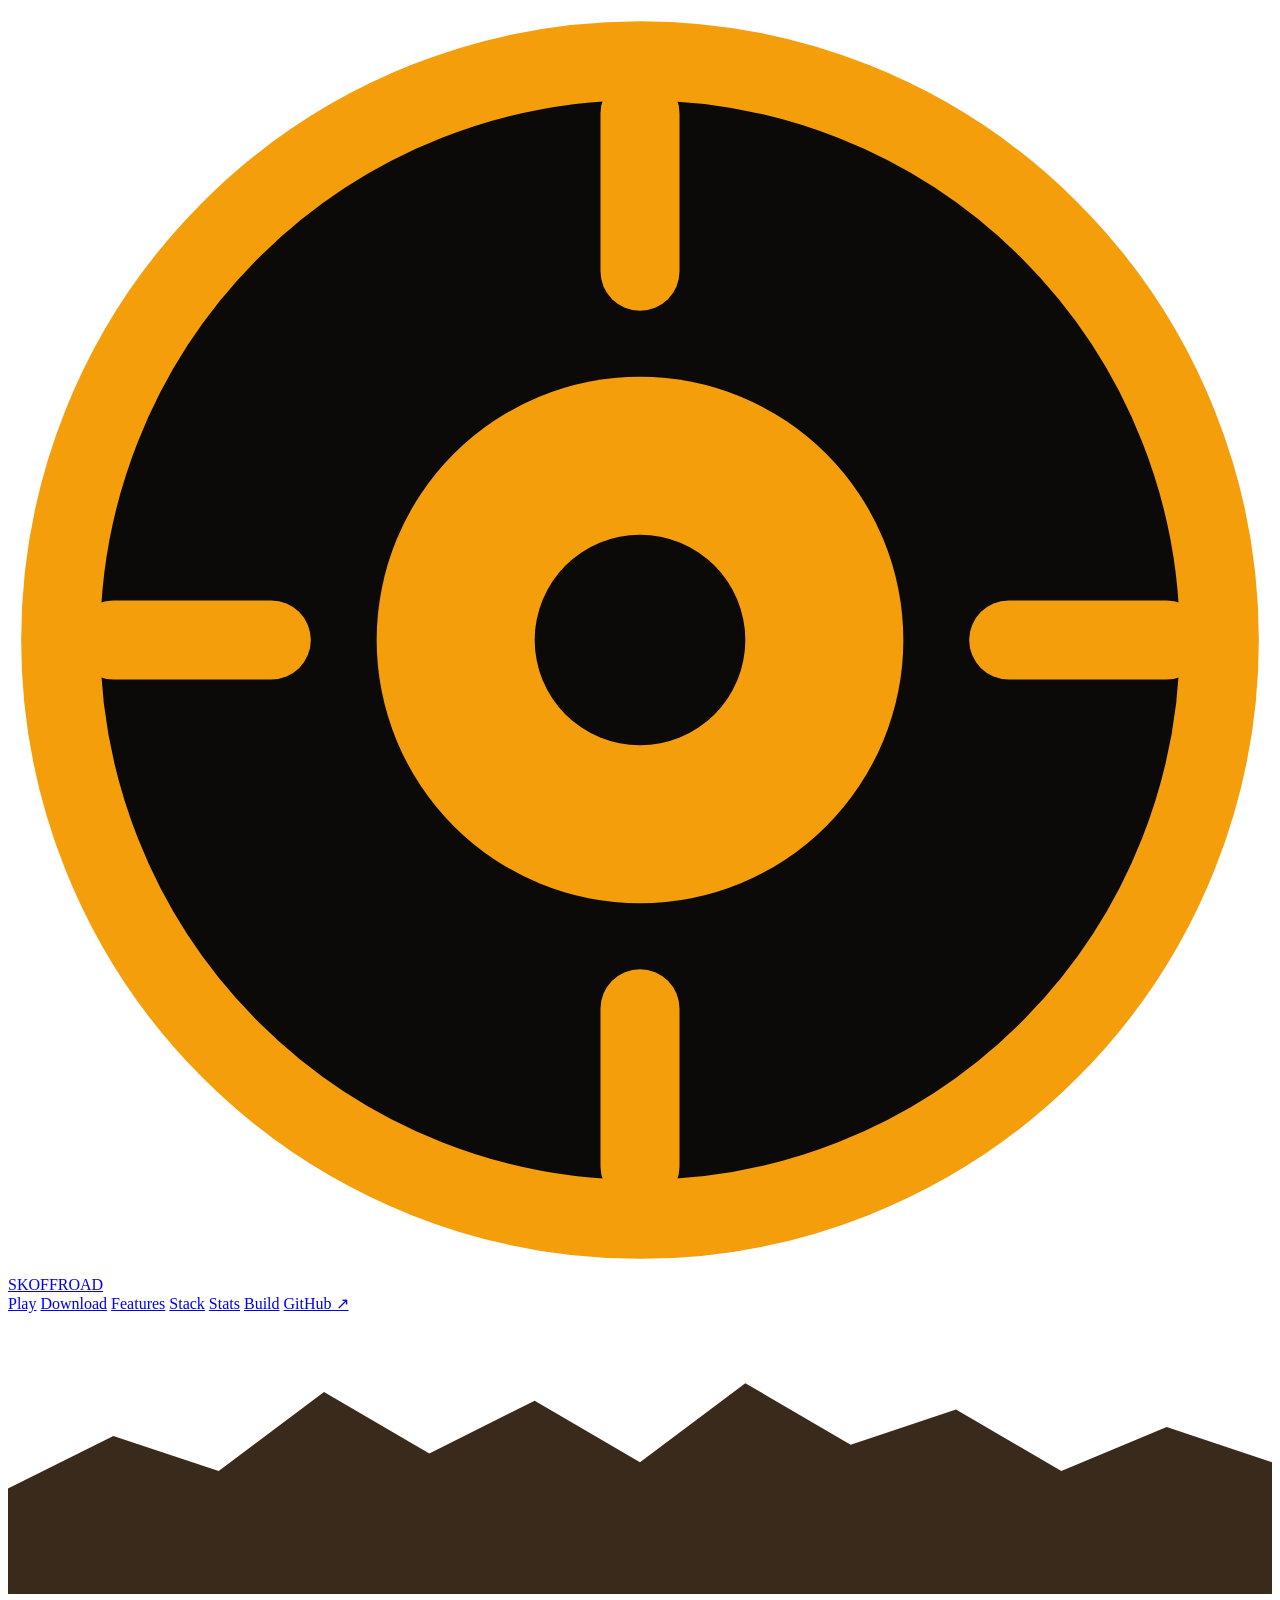
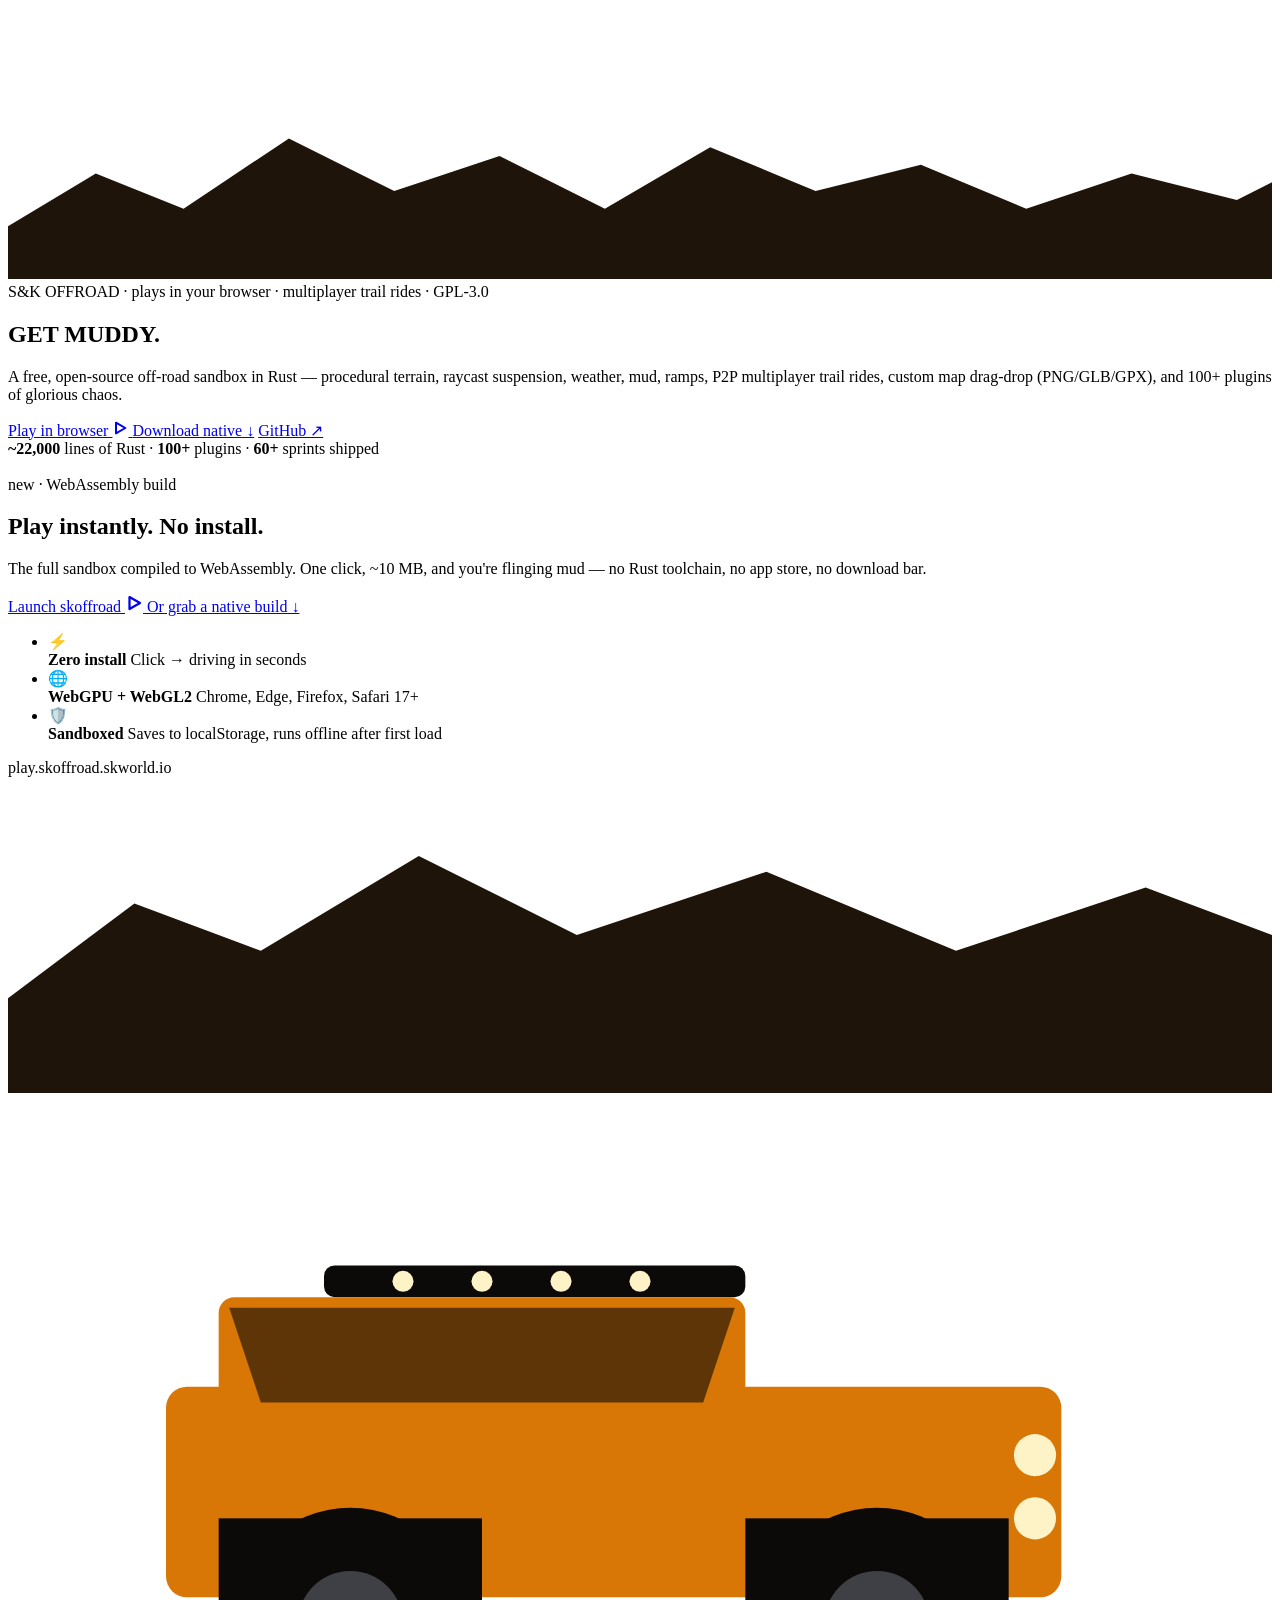
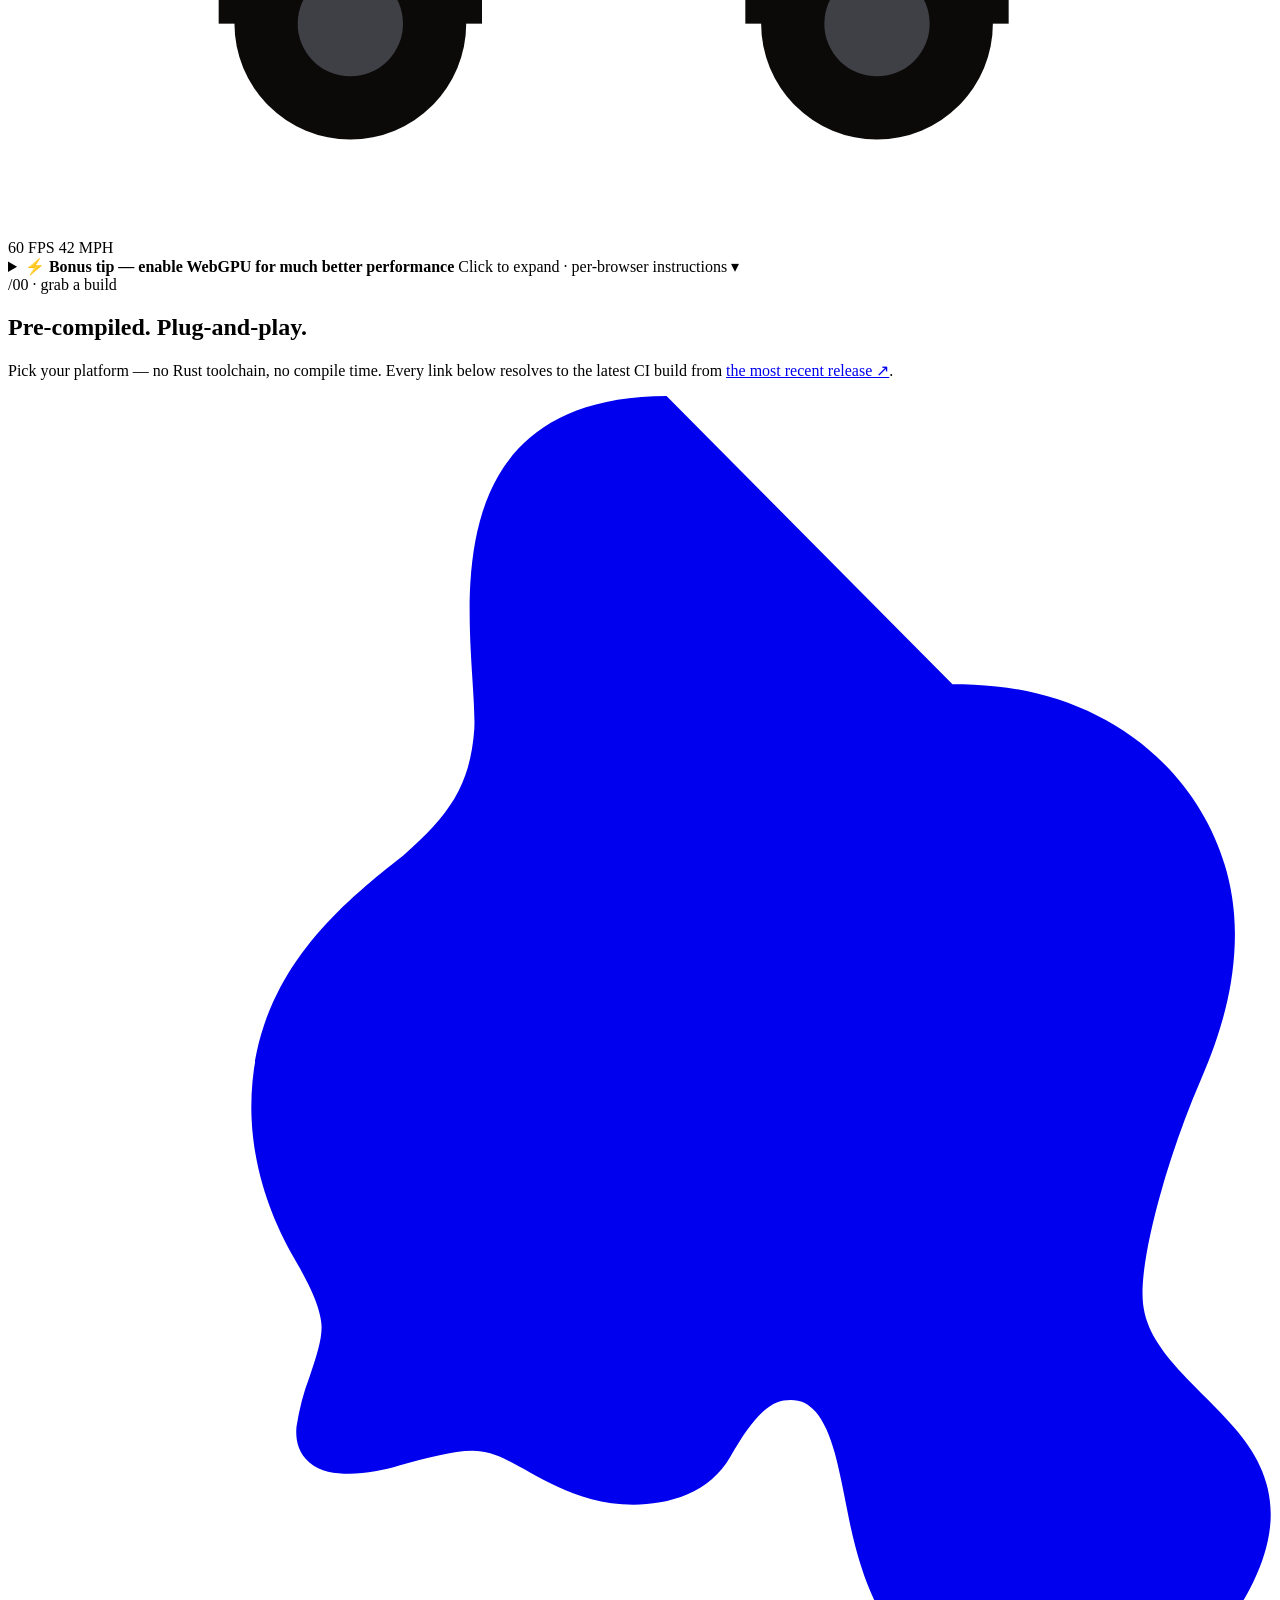
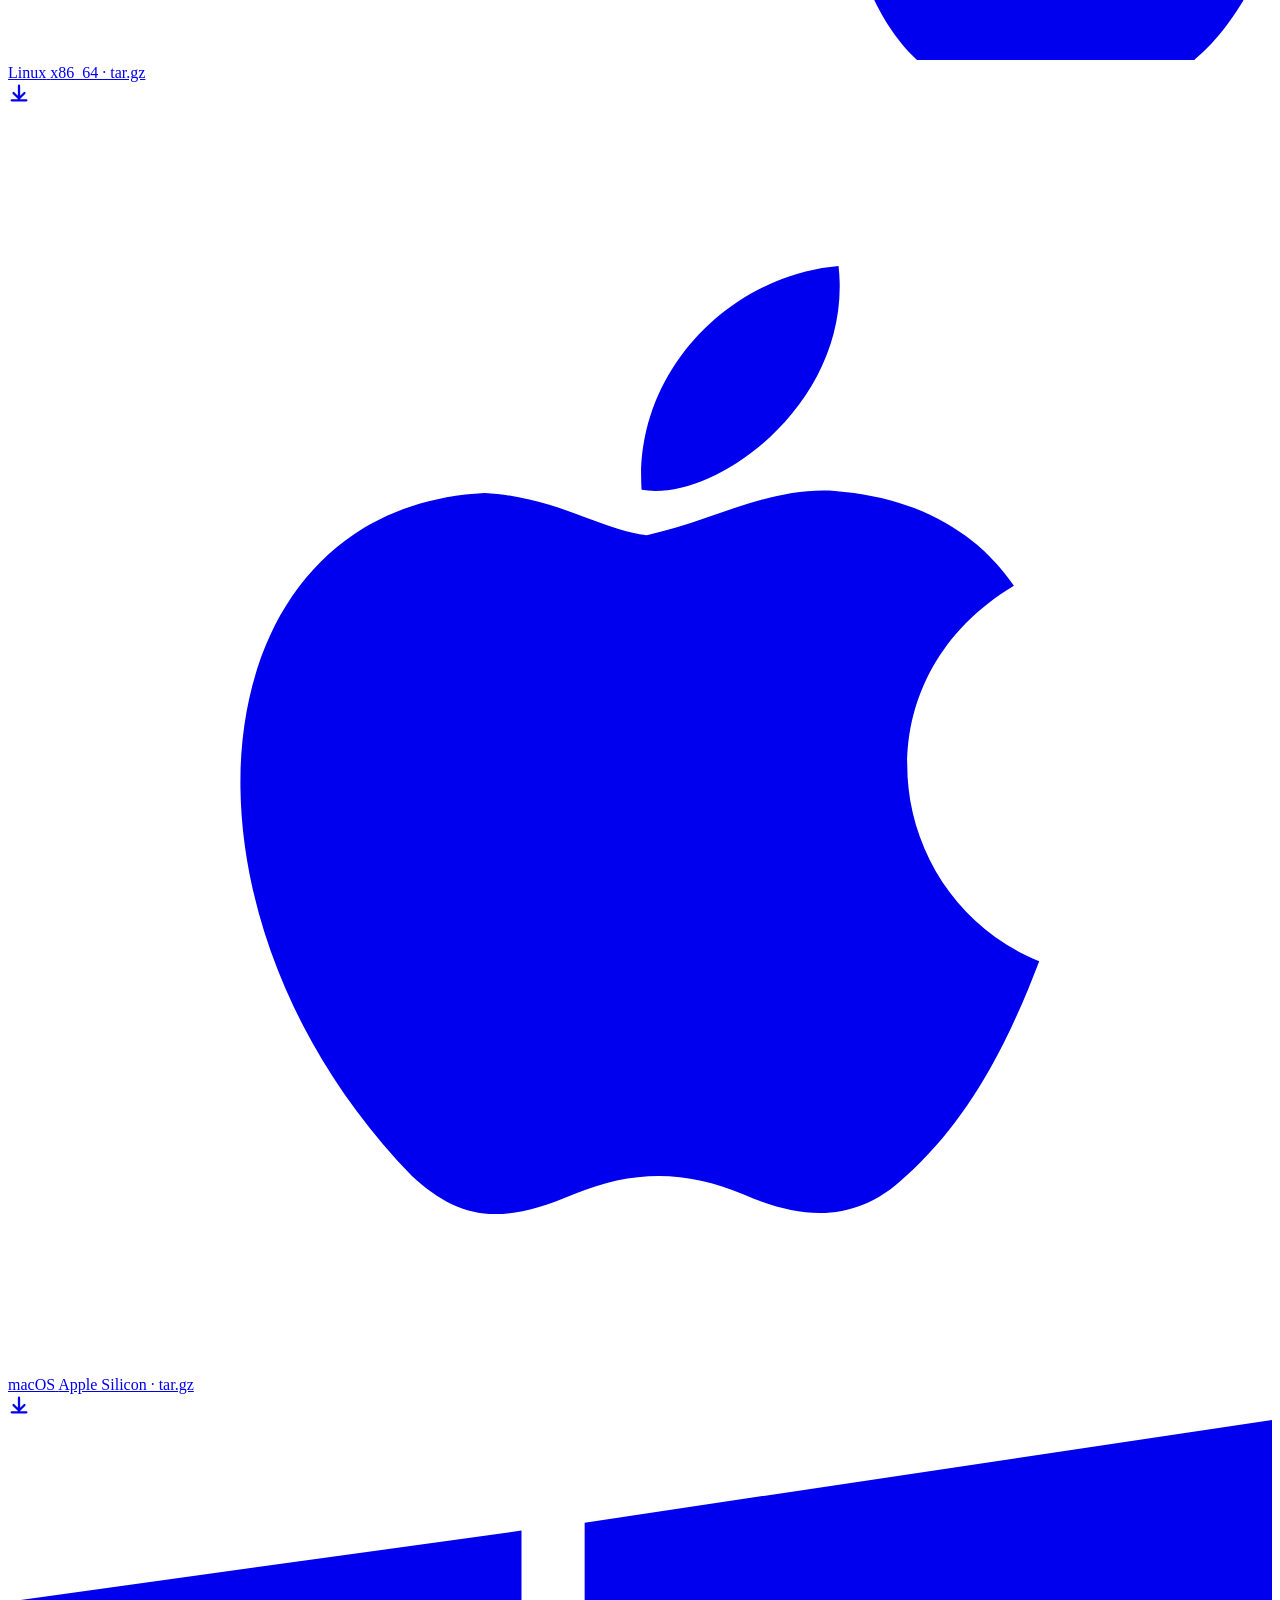
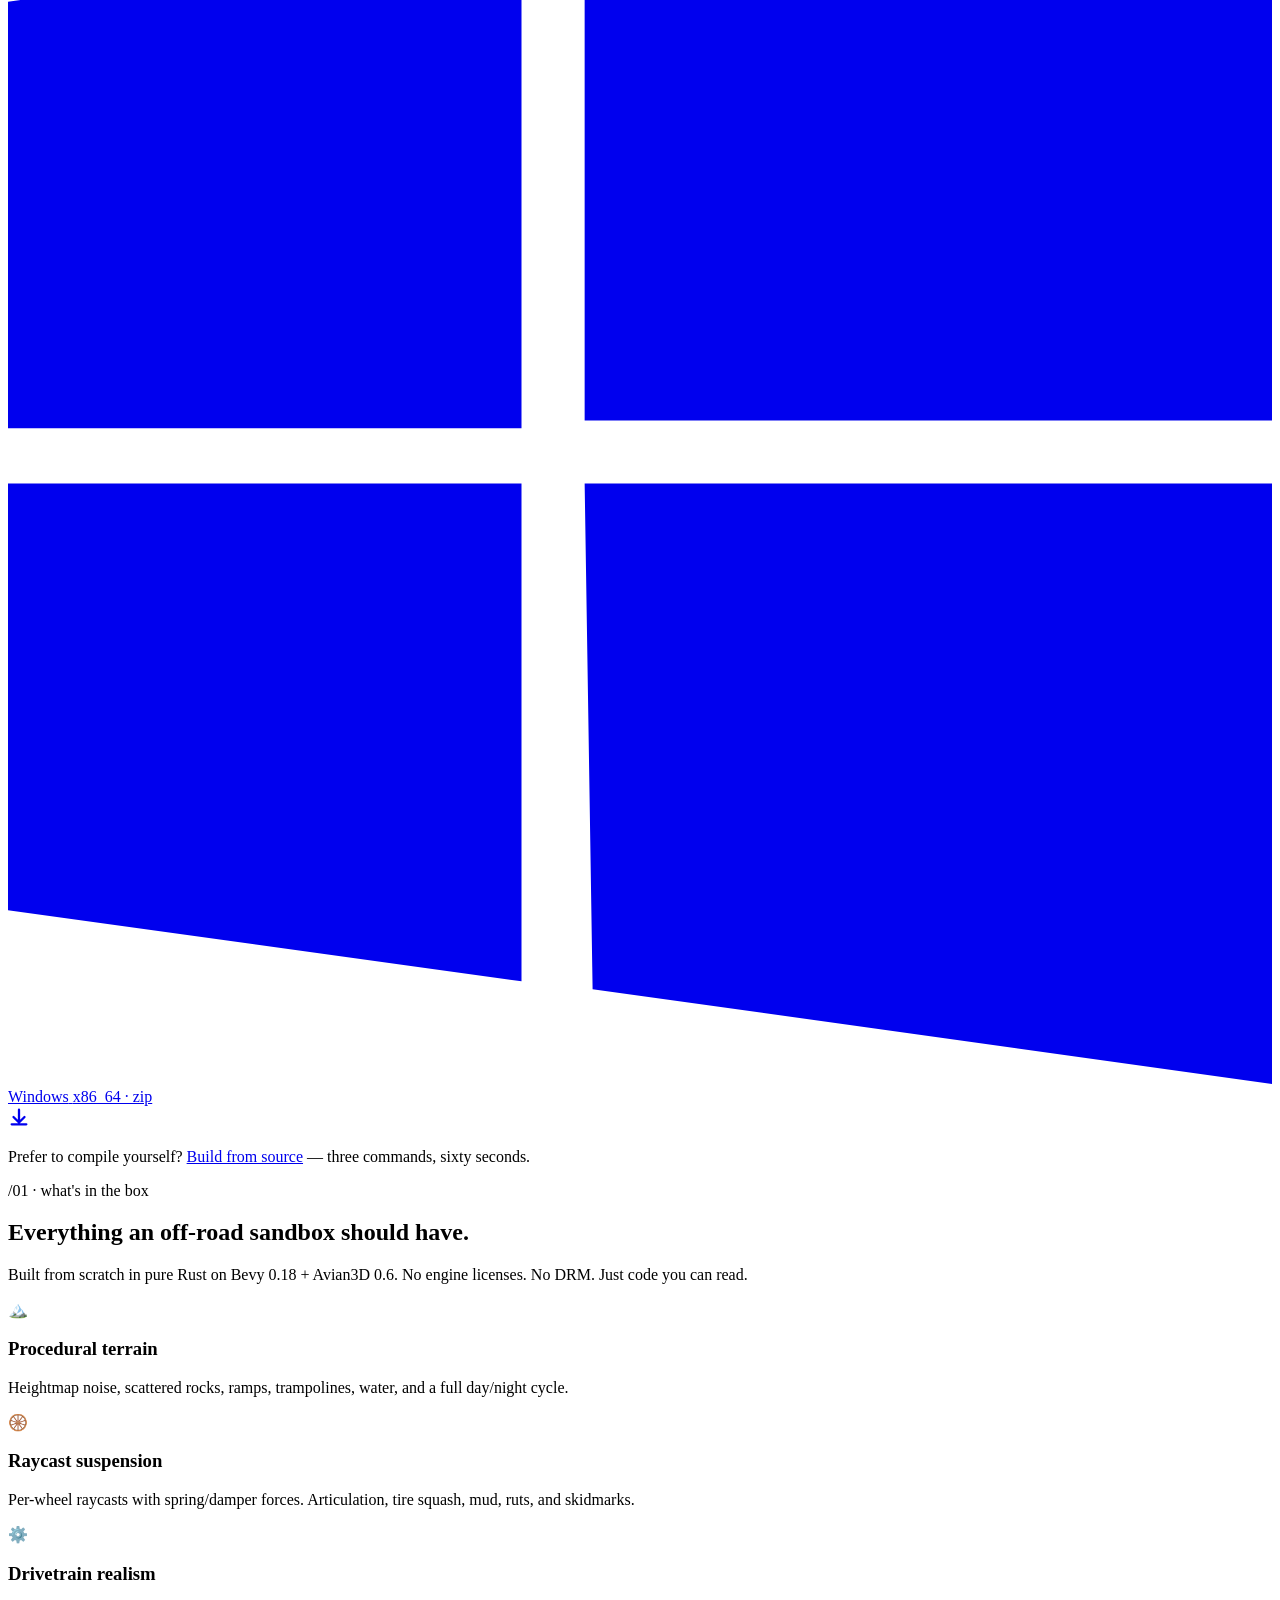
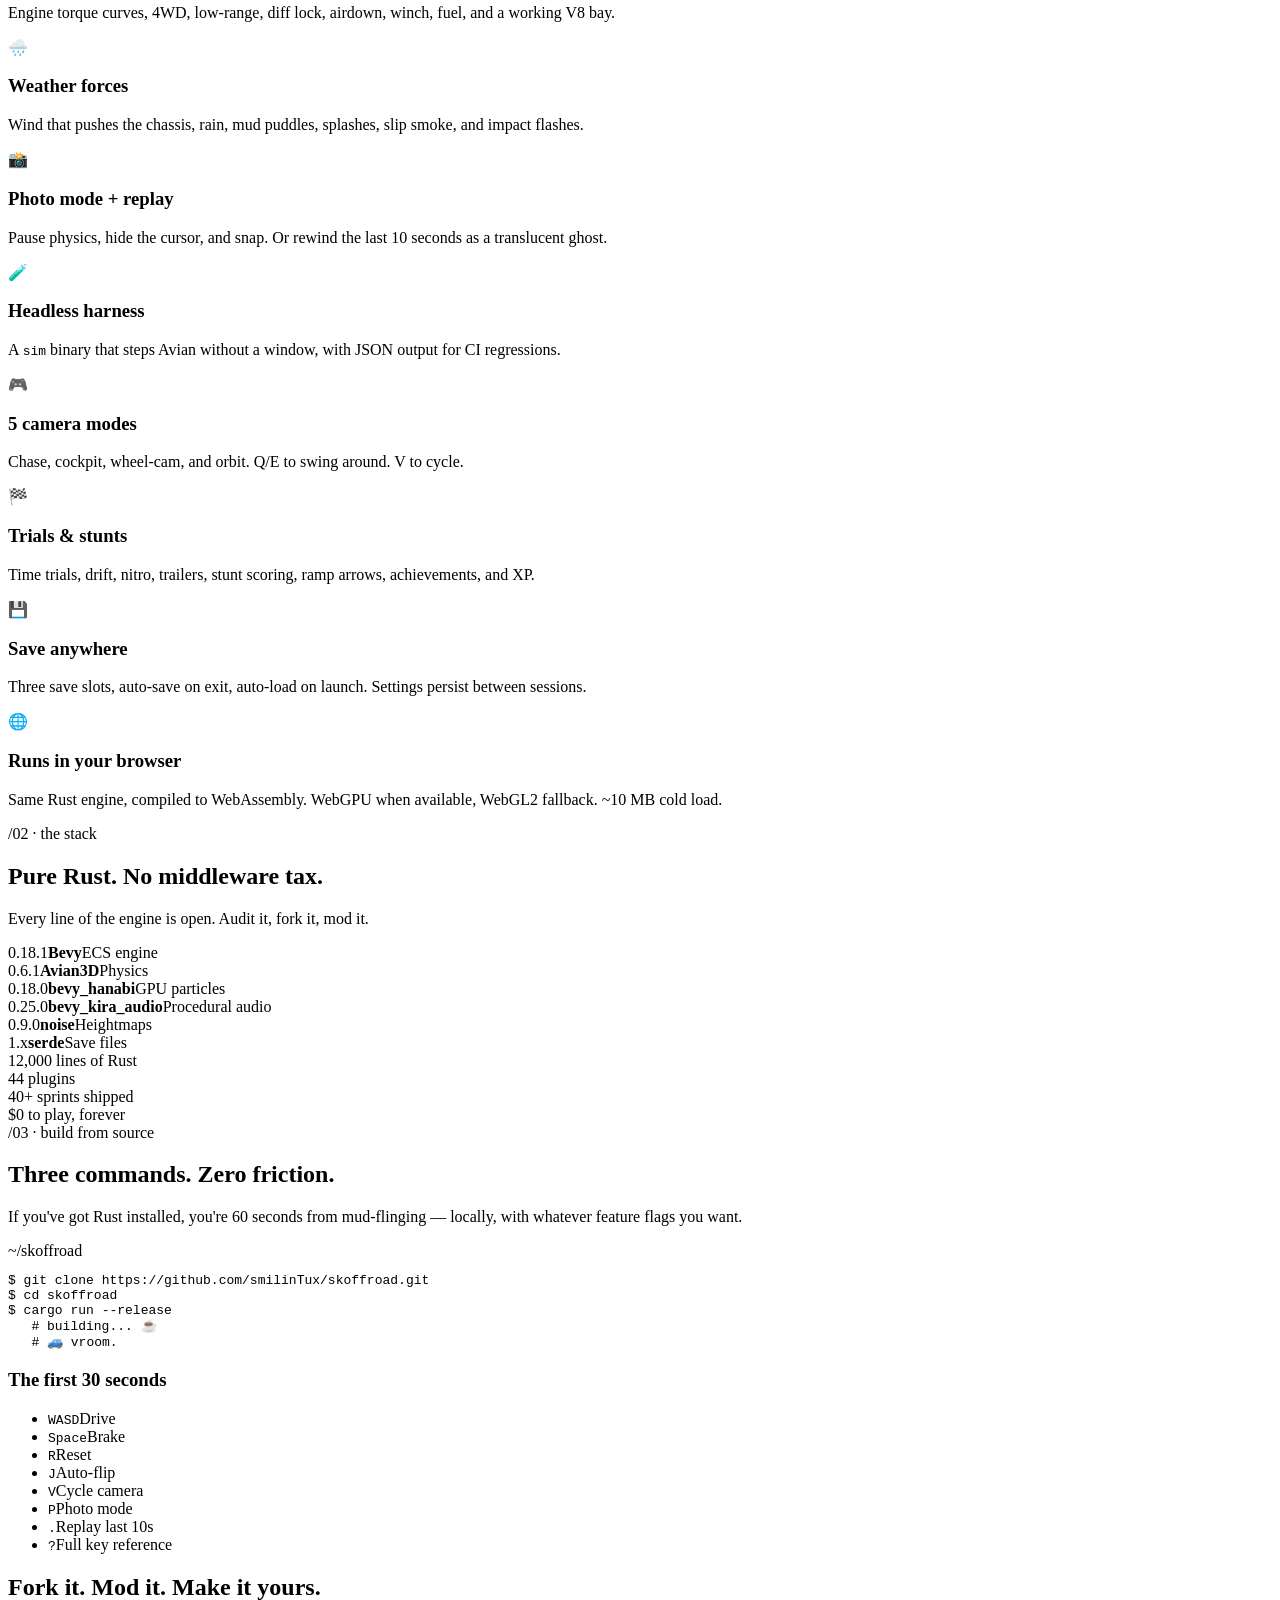
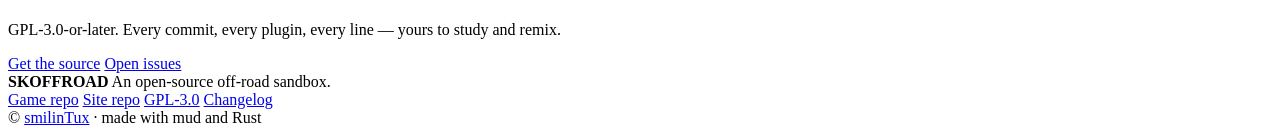
==== index.html @ 08ef886b "Add robots/sitemap + canonical, twitter handles, sitemap link, JSON-LD Adds robots.txt + sitemap.xml" ====
<!doctype html>
<html lang="en">
<head>
<meta charset="utf-8" />
<meta name="viewport" content="width=device-width, initial-scale=1" />
<title>skoffroad — get muddy. (an open-source off-road sandbox)</title>
<meta name="description" content="skoffroad is a free, open-source off-road sandbox built in Rust with Bevy and Avian3D. Plays in your browser via WebAssembly, or download native builds for Linux, macOS, and Windows. Procedural terrain, raycast suspension, weather, mud, ramps, and 44 plugins of chaos." />

<!-- Open Graph -->
<meta property="og:title" content="skoffroad — get muddy. (now in your browser)" />
<meta property="og:description" content="A free, open-source off-road sandbox in Rust. Plays in your browser — no install. Or grab a native build for Linux, macOS, or Windows." />
<meta property="og:type" content="website" />
<meta property="og:url" content="https://skoffroad.skworld.io/" />
<meta property="og:site_name" content="skoffroad" />
<meta property="og:locale" content="en_US" />
<meta property="og:image" content="https://skoffroad.skworld.io/assets/og-card.png" />
<meta property="og:image:secure_url" content="https://skoffroad.skworld.io/assets/og-card.png" />
<meta property="og:image:type" content="image/png" />
<meta property="og:image:width" content="1200" />
<meta property="og:image:height" content="630" />
<meta property="og:image:alt" content="skoffroad — GET MUDDY. An open-source off-road sandbox in Rust." />

<!-- Twitter / X -->
<meta name="twitter:card" content="summary_large_image" />
<meta name="twitter:site" content="@smilinTux" />
<meta name="twitter:creator" content="@smilinTux" />
<meta name="twitter:title" content="skoffroad — get muddy. (now in your browser)" />
<meta name="twitter:description" content="A free, open-source off-road sandbox in Rust. Plays in your browser — no install. Or grab a native build for Linux, macOS, or Windows." />
<meta name="twitter:image" content="https://skoffroad.skworld.io/assets/og-card.png" />
<meta name="twitter:image:alt" content="skoffroad — GET MUDDY. An open-source off-road sandbox in Rust." />

<meta name="theme-color" content="#0c0a09" />
<link rel="canonical" href="https://skoffroad.skworld.io/" />
<link rel="sitemap" type="application/xml" href="/sitemap.xml" />
<link rel="icon" href="assets/favicon.svg" type="image/svg+xml" />

<!-- Schema.org JSON-LD -->
<script type="application/ld+json">
{
  "@context": "https://schema.org",
  "@graph": [
    {
      "@type": "Organization",
      "@id": "https://skworld.io/#org",
      "name": "smilinTux",
      "url": "https://skworld.io/",
      "sameAs": ["https://github.com/smilinTux"]
    },
    {
      "@type": "WebSite",
      "@id": "https://skoffroad.skworld.io/#website",
      "url": "https://skoffroad.skworld.io/",
      "name": "skoffroad",
      "description": "A free, open-source off-road sandbox built in Rust with Bevy and Avian3D. Plays in your browser via WebAssembly, or download native builds for Linux, macOS, and Windows.",
      "publisher": { "@id": "https://skworld.io/#org" },
      "inLanguage": "en-US"
    },
    {
      "@type": "SoftwareApplication",
      "@id": "https://skoffroad.skworld.io/#app",
      "name": "skoffroad",
      "description": "A free, open-source off-road sandbox in Rust — procedural terrain, raycast suspension, weather, mud, ramps, P2P multiplayer trail rides, and 100+ plugins of chaos. Plays in your browser via WebAssembly or as a native build.",
      "url": "https://skoffroad.skworld.io/",
      "applicationCategory": "GameApplication",
      "operatingSystem": "Web, Linux, macOS, Windows",
      "offers": { "@type": "Offer", "price": "0", "priceCurrency": "USD" },
      "license": "https://www.gnu.org/licenses/gpl-3.0.html",
      "codeRepository": "https://github.com/smilinTux/skoffroad",
      "publisher": { "@id": "https://skworld.io/#org" },
      "isPartOf": { "@id": "https://skoffroad.skworld.io/#website" }
    }
  ]
}
</script>
<link rel="preconnect" href="https://fonts.googleapis.com" />
<link rel="preconnect" href="https://fonts.gstatic.com" crossorigin />
<link href="https://fonts.googleapis.com/css2?family=Bebas+Neue&family=Inter:wght@400;500;600;700;800&family=JetBrains+Mono:wght@400;600&display=swap" rel="stylesheet" />
<link rel="stylesheet" href="styles.css" />
</head>
<body>

<div class="grain" aria-hidden="true"></div>

<header class="nav">
  <a href="#" class="brand">
    <svg class="brand-mark" viewBox="0 0 48 48" aria-hidden="true">
      <circle cx="24" cy="24" r="22" fill="#0c0a09" stroke="#f59e0b" stroke-width="3"/>
      <circle cx="24" cy="24" r="10" fill="#f59e0b"/>
      <circle cx="24" cy="24" r="4" fill="#0c0a09"/>
      <g stroke="#f59e0b" stroke-width="3" stroke-linecap="round">
        <line x1="24" y1="4" x2="24" y2="10"/>
        <line x1="24" y1="38" x2="24" y2="44"/>
        <line x1="4" y1="24" x2="10" y2="24"/>
        <line x1="38" y1="24" x2="44" y2="24"/>
      </g>
    </svg>
    <span class="brand-name">SKOFFROAD</span>
  </a>
  <nav class="nav-links">
    <a href="#play">Play</a>
    <a href="#download">Download</a>
    <a href="#features">Features</a>
    <a href="#stack">Stack</a>
    <a href="#stats">Stats</a>
    <a href="#build">Build</a>
    <a class="nav-cta" href="https://github.com/smilinTux/skoffroad" target="_blank" rel="noopener">GitHub ↗</a>
  </nav>
</header>

<section class="hero">
  <div class="hero-sky" aria-hidden="true"></div>
  <div class="hero-mountains" aria-hidden="true">
    <svg viewBox="0 0 1440 320" preserveAspectRatio="none">
      <path d="M0,200 L120,140 L240,180 L360,90 L480,160 L600,100 L720,170 L840,80 L960,150 L1080,110 L1200,180 L1320,130 L1440,170 L1440,320 L0,320 Z" fill="#3a2a1c"/>
    </svg>
  </div>
  <div class="hero-mountains hero-mountains-near" aria-hidden="true">
    <svg viewBox="0 0 1440 320" preserveAspectRatio="none">
      <path d="M0,260 L100,200 L200,240 L320,160 L440,220 L560,180 L680,240 L800,170 L920,220 L1040,190 L1160,240 L1280,200 L1400,230 L1440,210 L1440,320 L0,320 Z" fill="#1f1409"/>
    </svg>
  </div>

  <div class="hero-content">
    <span class="eyebrow" id="hero-eyebrow">S&amp;K&nbsp;OFFROAD · plays in your browser · multiplayer trail rides · GPL-3.0</span>
    <h1 class="hero-title">
      <span class="word">GET</span>
      <span class="word">MUDDY.</span>
    </h1>
    <p class="hero-tagline">
      A free, open-source off-road sandbox in <span class="rust">Rust</span> &mdash;
      procedural terrain, raycast suspension, weather, mud, ramps, P2P multiplayer trail rides, custom map drag-drop (PNG/GLB/GPX), and 100+ plugins of glorious chaos.
    </p>
    <div class="hero-cta">
      <a class="btn btn-primary" href="https://play.skoffroad.skworld.io" target="_blank" rel="noopener">
        Play in browser
        <svg width="16" height="16" viewBox="0 0 24 24" fill="none" stroke="currentColor" stroke-width="3" stroke-linecap="round" stroke-linejoin="round"><polygon points="6 4 20 12 6 20 6 4"/></svg>
      </a>
      <a class="btn btn-ghost" href="#download">Download native ↓</a>
      <a class="btn btn-ghost" href="https://github.com/smilinTux/skoffroad" target="_blank" rel="noopener">GitHub ↗</a>
    </div>
    <div class="hero-meta">
      <span><strong>~22,000</strong> lines of Rust</span>
      <span class="dot">·</span>
      <span><strong>100+</strong> plugins</span>
      <span class="dot">·</span>
      <span><strong>60+</strong> sprints shipped</span>
    </div>
  </div>

  <div class="hero-jeep" aria-hidden="true">
    <img src="assets/penguin-mascot.svg" alt="" />
    <div class="dust" aria-hidden="true">
      <span></span><span></span><span></span><span></span><span></span>
    </div>
  </div>

  <div class="mud-splat splat-1" aria-hidden="true"></div>
  <div class="mud-splat splat-2" aria-hidden="true"></div>
</section>

<section id="play" class="section section-play-instant">
  <div class="play-instant-card">
    <div class="play-instant-content">
      <span class="play-instant-badge">
        <span class="play-instant-pulse" aria-hidden="true"></span>
        new · WebAssembly build
      </span>
      <h2 class="play-instant-title">Play instantly. No install.</h2>
      <p class="play-instant-tagline">
        The full sandbox compiled to WebAssembly. One click, ~10&nbsp;MB,
        and you're flinging mud — no Rust toolchain, no app store, no
        download bar.
      </p>
      <div class="play-instant-cta">
        <a class="btn btn-primary play-instant-btn" href="https://play.skoffroad.skworld.io" target="_blank" rel="noopener">
          Launch skoffroad
          <svg width="18" height="18" viewBox="0 0 24 24" fill="none" stroke="currentColor" stroke-width="3" stroke-linecap="round" stroke-linejoin="round"><polygon points="6 4 20 12 6 20 6 4"/></svg>
        </a>
        <a class="play-instant-link" href="#download">Or grab a native build ↓</a>
      </div>
      <ul class="play-instant-specs">
        <li>
          <span class="play-instant-spec-icon" aria-hidden="true">⚡</span>
          <div>
            <strong>Zero install</strong>
            <span>Click → driving in seconds</span>
          </div>
        </li>
        <li>
          <span class="play-instant-spec-icon" aria-hidden="true">🌐</span>
          <div>
            <strong>WebGPU + WebGL2</strong>
            <span>Chrome, Edge, Firefox, Safari 17+</span>
          </div>
        </li>
        <li>
          <span class="play-instant-spec-icon" aria-hidden="true">🛡️</span>
          <div>
            <strong>Sandboxed</strong>
            <span>Saves to localStorage, runs offline after first load</span>
          </div>
        </li>
      </ul>
    </div>
    <div class="play-instant-frame" aria-hidden="true">
      <div class="play-instant-chrome">
        <span class="dot dot-r"></span><span class="dot dot-y"></span><span class="dot dot-g"></span>
        <span class="play-instant-url">play.skoffroad.skworld.io</span>
      </div>
      <div class="play-instant-screen">
        <div class="play-instant-sky"></div>
        <svg class="play-instant-mountains" viewBox="0 0 400 100" preserveAspectRatio="none">
          <path d="M0,70 L40,40 L80,55 L130,25 L180,50 L240,30 L300,55 L360,35 L400,50 L400,100 L0,100 Z" fill="#1f1409"/>
        </svg>
        <svg class="play-instant-jeep" viewBox="0 0 240 140">
          <rect x="60" y="32" width="80" height="6" rx="2" fill="#0c0a09"/>
          <circle cx="75" cy="35" r="2" fill="#fef3c7"/>
          <circle cx="90" cy="35" r="2" fill="#fef3c7"/>
          <circle cx="105" cy="35" r="2" fill="#fef3c7"/>
          <circle cx="120" cy="35" r="2" fill="#fef3c7"/>
          <rect x="30" y="55" width="170" height="40" rx="4" fill="#d97706"/>
          <rect x="40" y="38" width="100" height="22" rx="3" fill="#d97706"/>
          <polygon points="42,40 138,40 132,58 48,58" fill="#0c0a09" opacity="0.6"/>
          <circle cx="195" cy="68" r="4" fill="#fef3c7"/>
          <circle cx="195" cy="80" r="4" fill="#fef3c7"/>
          <rect x="40" y="80" width="50" height="20" fill="#0c0a09"/>
          <rect x="140" y="80" width="50" height="20" fill="#0c0a09"/>
          <circle cx="65" cy="100" r="22" fill="#0c0a09"/>
          <circle cx="65" cy="100" r="10" fill="#3f3f46"/>
          <circle cx="165" cy="100" r="22" fill="#0c0a09"/>
          <circle cx="165" cy="100" r="10" fill="#3f3f46"/>
        </svg>
        <div class="play-instant-hud">
          <span class="play-instant-hud-fps">60 FPS</span>
          <span class="play-instant-hud-speed">42 MPH</span>
        </div>
      </div>
    </div>
  </div>

  <details class="webgpu-tip">
    <summary>
      <span class="webgpu-tip-icon" aria-hidden="true">⚡</span>
      <span class="webgpu-tip-summary-text">
        <strong>Bonus tip — enable WebGPU for much better performance</strong>
        <span class="webgpu-tip-hint">Click to expand · per-browser instructions</span>
      </span>
      <span class="webgpu-tip-chev" aria-hidden="true">▾</span>
    </summary>
    <div class="webgpu-tip-body">
      <p class="webgpu-tip-lead">
        WebGPU has much higher limits than WebGL2 — when it's on, SSAO,
        atmospheric scattering, and the Hanabi particle effects all just work.
        Most modern Chromium browsers ship it disabled by default. Flip the
        flag once and you're set.
      </p>
      <div class="webgpu-tip-grid">
        <div class="webgpu-tip-card">
          <h4><span class="webgpu-tip-browser">Brave</span></h4>
          <ol>
            <li>Open <code>brave://flags/#enable-unsafe-webgpu</code></li>
            <li>Set the flag to <strong>Enabled</strong></li>
            <li>Restart Brave</li>
          </ol>
        </div>
        <div class="webgpu-tip-card">
          <h4><span class="webgpu-tip-browser">Chrome / Edge</span></h4>
          <ol>
            <li>On by default in stable releases (113+ Chrome, 113+ Edge)</li>
            <li>If disabled: <code>chrome://flags/#enable-unsafe-webgpu</code></li>
            <li>Restart the browser</li>
          </ol>
        </div>
        <div class="webgpu-tip-card">
          <h4><span class="webgpu-tip-browser">Firefox</span></h4>
          <ol>
            <li>Open <code>about:config</code></li>
            <li>Set <code>dom.webgpu.enabled</code> to <strong>true</strong></li>
            <li>(Nightly recommended for full feature parity)</li>
          </ol>
        </div>
        <div class="webgpu-tip-card">
          <h4><span class="webgpu-tip-browser">Safari</span></h4>
          <ol>
            <li>Safari 17+ on macOS Sonoma / iOS 17 ships WebGPU</li>
            <li>Develop menu → Feature Flags → enable <strong>WebGPU</strong></li>
            <li>If no Develop menu: Settings → Advanced → "Show features for web developers"</li>
          </ol>
        </div>
      </div>
      <p class="webgpu-tip-note">
        Don't want to fiddle? skoffroad falls back to WebGL2 automatically — you'll
        still get the full sandbox, just with the heavier post-processing turned down.
      </p>
    </div>
  </details>
</section>

<section id="download" class="section section-download">
  <div class="section-head">
    <span class="kicker">/00 · grab a build</span>
    <h2>Pre-compiled. Plug-and-play.</h2>
    <p>Pick your platform — no Rust toolchain, no compile time. Every link below resolves to the latest CI build from <a href="https://github.com/smilinTux/skoffroad/releases/latest" target="_blank" rel="noopener" class="download-release-link">the most recent release ↗</a>.</p>
  </div>
  <div class="download-grid">
    <a class="download-card" href="https://github.com/smilinTux/skoffroad/releases/latest/download/skoffroad-linux-x86_64.tar.gz">
      <div class="download-os" aria-hidden="true">
        <svg viewBox="0 0 24 24" fill="currentColor"><path d="M12.504 0c-.155 0-.315.008-.48.021-4.226.333-3.105 4.807-3.17 6.298-.077 1.092-.483 1.643-1.354 2.412C6.215 9.731 4.62 11.084 4.62 13.5c0 1.126.378 2.115.808 2.86.16.276.31.553.395.776.085.222.131.4.131.547 0 .267-.111.595-.225.927a4.6 4.6 0 0 0-.252.965c-.018.224.018.479.246.673.207.176.485.215.752.215.336 0 .67-.07.953-.155.246-.073.515-.146.766-.196.215-.043.435-.084.628-.084.227 0 .443.07.668.182.262.13.564.323.948.5.385.176.851.34 1.439.34.32 0 .69-.052 1.025-.197.336-.144.624-.382.81-.708.235-.41.43-.687.62-.86.187-.171.345-.224.53-.224.187 0 .34.067.477.232.153.183.27.45.359.778.084.31.158.682.236 1.082.156.797.392 1.74 1.012 2.51.62.77 1.61 1.272 2.967 1.272.847 0 1.515-.219 2.034-.526.518-.307.91-.687 1.187-1.058.553-.741.842-1.483.842-2.114 0-.69-.317-1.213-.687-1.643-.37-.43-.81-.806-1.16-1.221-.348-.41-.587-.797-.587-1.319 0-.466.124-1.121.323-1.842.198-.72.464-1.495.798-2.262.36-.829.633-1.732.633-2.738 0-1.27-.527-2.41-1.347-3.231-.82-.821-1.94-1.34-3.184-1.467-.286-.028-.561-.04-.832-.04Z"/></svg>
      </div>
      <div class="download-meta">
        <span class="download-platform">Linux</span>
        <span class="download-arch">x86_64 · tar.gz</span>
      </div>
      <span class="download-arrow" aria-hidden="true">
        <svg width="22" height="22" viewBox="0 0 24 24" fill="none" stroke="currentColor" stroke-width="2.5" stroke-linecap="round" stroke-linejoin="round"><path d="M12 4v12M6 12l6 6 6-6M4 20h16"/></svg>
      </span>
    </a>
    <a class="download-card" href="https://github.com/smilinTux/skoffroad/releases/latest/download/skoffroad-macos-aarch64.tar.gz">
      <div class="download-os" aria-hidden="true">
        <svg viewBox="0 0 24 24" fill="currentColor"><path d="M17.05 20.28c-.98.95-2.05.8-3.08.35-1.09-.46-2.09-.48-3.24 0-1.44.62-2.2.44-3.06-.35C2.79 15.25 3.51 7.59 9.05 7.31c1.35.07 2.29.74 3.08.8 1.18-.24 2.31-.93 3.57-.84 1.51.12 2.65.72 3.4 1.8-3.12 1.87-2.38 5.98.48 7.13-.57 1.5-1.31 2.99-2.54 4.09zM12.03 7.25c-.15-2.23 1.66-4.07 3.74-4.25.29 2.58-2.34 4.5-3.74 4.25z"/></svg>
      </div>
      <div class="download-meta">
        <span class="download-platform">macOS</span>
        <span class="download-arch">Apple Silicon · tar.gz</span>
      </div>
      <span class="download-arrow" aria-hidden="true">
        <svg width="22" height="22" viewBox="0 0 24 24" fill="none" stroke="currentColor" stroke-width="2.5" stroke-linecap="round" stroke-linejoin="round"><path d="M12 4v12M6 12l6 6 6-6M4 20h16"/></svg>
      </span>
    </a>
    <a class="download-card" href="https://github.com/smilinTux/skoffroad/releases/latest/download/skoffroad-windows-x86_64.zip">
      <div class="download-os" aria-hidden="true">
        <svg viewBox="0 0 24 24" fill="currentColor"><path d="M0 3.449L9.75 2.1v9.451H0m10.949-9.602L24 0v11.4H10.949M0 12.6h9.75v9.451L0 20.699M10.949 12.6H24V24l-12.9-1.801"/></svg>
      </div>
      <div class="download-meta">
        <span class="download-platform">Windows</span>
        <span class="download-arch">x86_64 · zip</span>
      </div>
      <span class="download-arrow" aria-hidden="true">
        <svg width="22" height="22" viewBox="0 0 24 24" fill="none" stroke="currentColor" stroke-width="2.5" stroke-linecap="round" stroke-linejoin="round"><path d="M12 4v12M6 12l6 6 6-6M4 20h16"/></svg>
      </span>
    </a>
  </div>
  <p class="download-note">
    Prefer to compile yourself? <a href="#build">Build from source</a> — three commands, sixty seconds.
  </p>
</section>

<section id="features" class="section section-features">
  <div class="section-head">
    <span class="kicker">/01 · what's in the box</span>
    <h2>Everything an off-road sandbox should have.</h2>
    <p>Built from scratch in pure Rust on Bevy 0.18 + Avian3D 0.6. No engine licenses. No DRM. Just code you can read.</p>
  </div>
  <div class="feature-grid">
    <article class="feature">
      <div class="feature-icon" aria-hidden="true">🏔️</div>
      <h3>Procedural terrain</h3>
      <p>Heightmap noise, scattered rocks, ramps, trampolines, water, and a full day/night cycle.</p>
    </article>
    <article class="feature">
      <div class="feature-icon" aria-hidden="true">🛞</div>
      <h3>Raycast suspension</h3>
      <p>Per-wheel raycasts with spring/damper forces. Articulation, tire squash, mud, ruts, and skidmarks.</p>
    </article>
    <article class="feature">
      <div class="feature-icon" aria-hidden="true">⚙️</div>
      <h3>Drivetrain realism</h3>
      <p>Engine torque curves, 4WD, low-range, diff lock, airdown, winch, fuel, and a working V8 bay.</p>
    </article>
    <article class="feature">
      <div class="feature-icon" aria-hidden="true">🌧️</div>
      <h3>Weather forces</h3>
      <p>Wind that pushes the chassis, rain, mud puddles, splashes, slip smoke, and impact flashes.</p>
    </article>
    <article class="feature">
      <div class="feature-icon" aria-hidden="true">📸</div>
      <h3>Photo mode + replay</h3>
      <p>Pause physics, hide the cursor, and snap. Or rewind the last 10 seconds as a translucent ghost.</p>
    </article>
    <article class="feature">
      <div class="feature-icon" aria-hidden="true">🧪</div>
      <h3>Headless harness</h3>
      <p>A <code>sim</code> binary that steps Avian without a window, with JSON output for CI regressions.</p>
    </article>
    <article class="feature">
      <div class="feature-icon" aria-hidden="true">🎮</div>
      <h3>5 camera modes</h3>
      <p>Chase, cockpit, wheel-cam, and orbit. Q/E to swing around. V to cycle.</p>
    </article>
    <article class="feature">
      <div class="feature-icon" aria-hidden="true">🏁</div>
      <h3>Trials &amp; stunts</h3>
      <p>Time trials, drift, nitro, trailers, stunt scoring, ramp arrows, achievements, and XP.</p>
    </article>
    <article class="feature">
      <div class="feature-icon" aria-hidden="true">💾</div>
      <h3>Save anywhere</h3>
      <p>Three save slots, auto-save on exit, auto-load on launch. Settings persist between sessions.</p>
    </article>
    <article class="feature">
      <div class="feature-icon" aria-hidden="true">🌐</div>
      <h3>Runs in your browser</h3>
      <p>Same Rust engine, compiled to WebAssembly. WebGPU when available, WebGL2 fallback. ~10&nbsp;MB cold load.</p>
    </article>
  </div>
</section>

<section id="stack" class="section section-stack">
  <div class="section-head">
    <span class="kicker">/02 · the stack</span>
    <h2>Pure Rust. No middleware tax.</h2>
    <p>Every line of the engine is open. Audit it, fork it, mod it.</p>
  </div>
  <div class="stack-grid">
    <div class="stack-card"><span class="stack-version">0.18.1</span><strong>Bevy</strong><span>ECS engine</span></div>
    <div class="stack-card"><span class="stack-version">0.6.1</span><strong>Avian3D</strong><span>Physics</span></div>
    <div class="stack-card"><span class="stack-version">0.18.0</span><strong>bevy_hanabi</strong><span>GPU particles</span></div>
    <div class="stack-card"><span class="stack-version">0.25.0</span><strong>bevy_kira_audio</strong><span>Procedural audio</span></div>
    <div class="stack-card"><span class="stack-version">0.9.0</span><strong>noise</strong><span>Heightmaps</span></div>
    <div class="stack-card"><span class="stack-version">1.x</span><strong>serde</strong><span>Save files</span></div>
  </div>
</section>

<section id="stats" class="section section-stats">
  <div class="stats-grid">
    <div class="stat">
      <span class="stat-number" data-target="12000">12,000</span>
      <span class="stat-label">lines of Rust</span>
    </div>
    <div class="stat">
      <span class="stat-number" data-target="44">44</span>
      <span class="stat-label">plugins</span>
    </div>
    <div class="stat">
      <span class="stat-number" data-target="40">40+</span>
      <span class="stat-label">sprints shipped</span>
    </div>
    <div class="stat">
      <span class="stat-number" data-target="0">$0</span>
      <span class="stat-label">to play, forever</span>
    </div>
  </div>
</section>

<section id="build" class="section section-play">
  <div class="section-head">
    <span class="kicker">/03 · build from source</span>
    <h2>Three commands. Zero friction.</h2>
    <p>If you've got Rust installed, you're 60 seconds from mud-flinging — locally, with whatever feature flags you want.</p>
  </div>
  <div class="code-block" role="region" aria-label="Quickstart commands">
    <div class="code-head">
      <span class="dot dot-r"></span><span class="dot dot-y"></span><span class="dot dot-g"></span>
      <span class="code-title">~/skoffroad</span>
    </div>
    <pre><code><span class="c">$</span> git clone https://github.com/smilinTux/skoffroad.git
<span class="c">$</span> cd skoffroad
<span class="c">$</span> cargo run --release
   <span class="cm"># building... ☕</span>
   <span class="cm"># 🚙 vroom.</span></code></pre>
  </div>

  <div class="controls">
    <h3>The first 30 seconds</h3>
    <ul class="key-grid">
      <li><kbd>W</kbd><kbd>A</kbd><kbd>S</kbd><kbd>D</kbd><span>Drive</span></li>
      <li><kbd>Space</kbd><span>Brake</span></li>
      <li><kbd>R</kbd><span>Reset</span></li>
      <li><kbd>J</kbd><span>Auto-flip</span></li>
      <li><kbd>V</kbd><span>Cycle camera</span></li>
      <li><kbd>P</kbd><span>Photo mode</span></li>
      <li><kbd>.</kbd><span>Replay last 10s</span></li>
      <li><kbd>?</kbd><span>Full key reference</span></li>
    </ul>
  </div>
</section>

<section class="section section-cta">
  <div class="cta-card">
    <h2>Fork it. Mod it. Make it yours.</h2>
    <p>GPL-3.0-or-later. Every commit, every plugin, every line — yours to study and remix.</p>
    <div class="cta-buttons">
      <a class="btn btn-primary" href="https://github.com/smilinTux/skoffroad" target="_blank" rel="noopener">Get the source</a>
      <a class="btn btn-ghost" href="https://github.com/smilinTux/skoffroad/issues" target="_blank" rel="noopener">Open issues</a>
    </div>
  </div>
</section>

<footer class="footer">
  <div class="footer-inner">
    <div class="footer-brand">
      <strong>SKOFFROAD</strong>
      <span>An open-source off-road sandbox.</span>
    </div>
    <nav class="footer-links">
      <a href="https://github.com/smilinTux/skoffroad" target="_blank" rel="noopener">Game repo</a>
      <a href="https://github.com/smilinTux/skoffroad-skworld-io" target="_blank" rel="noopener">Site repo</a>
      <a href="https://github.com/smilinTux/skoffroad/blob/main/LICENSE" target="_blank" rel="noopener">GPL-3.0</a>
      <a href="https://github.com/smilinTux/skoffroad/blob/main/CHANGELOG.md" target="_blank" rel="noopener">Changelog</a>
    </nav>
    <div class="footer-meta">
      <span>© <a href="https://github.com/smilinTux" target="_blank" rel="noopener">smilinTux</a> · made with mud and Rust</span>
    </div>
  </div>
</footer>

<script src="script.js" defer></script>
</body>
</html>
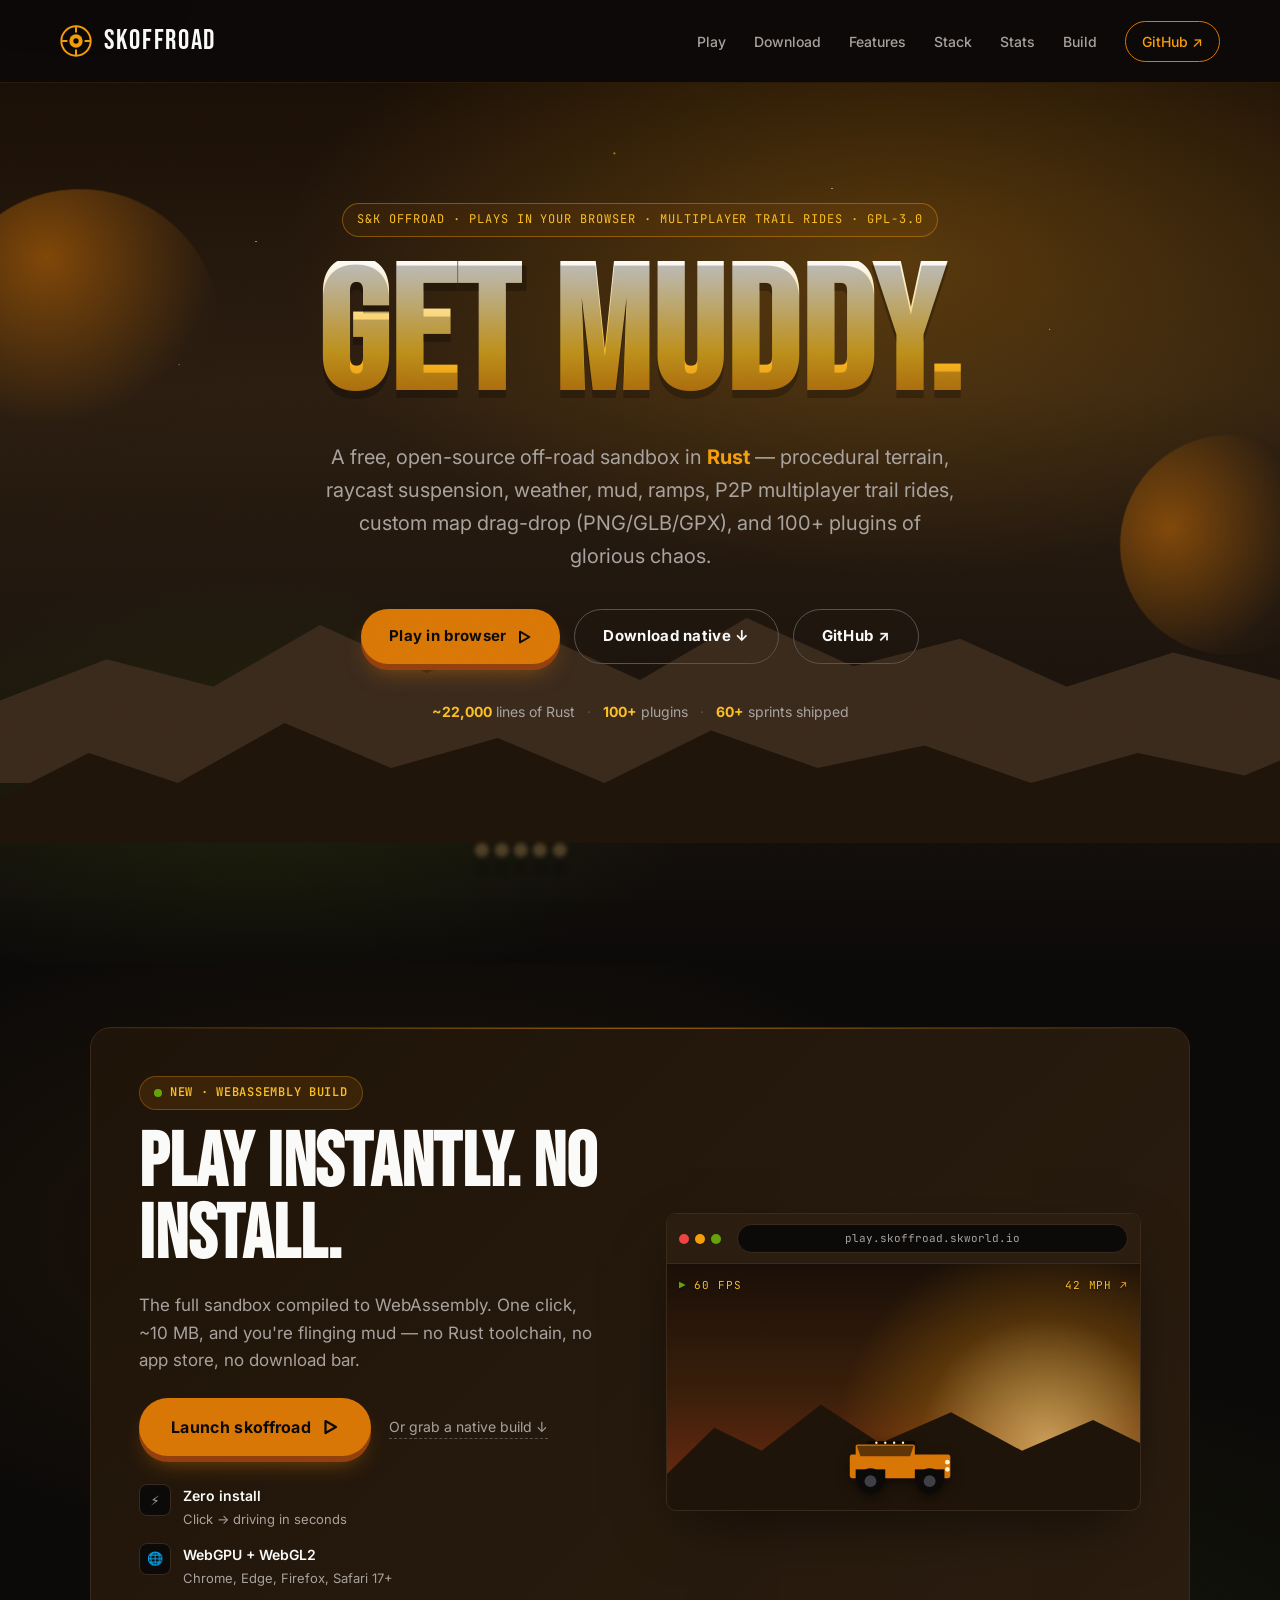
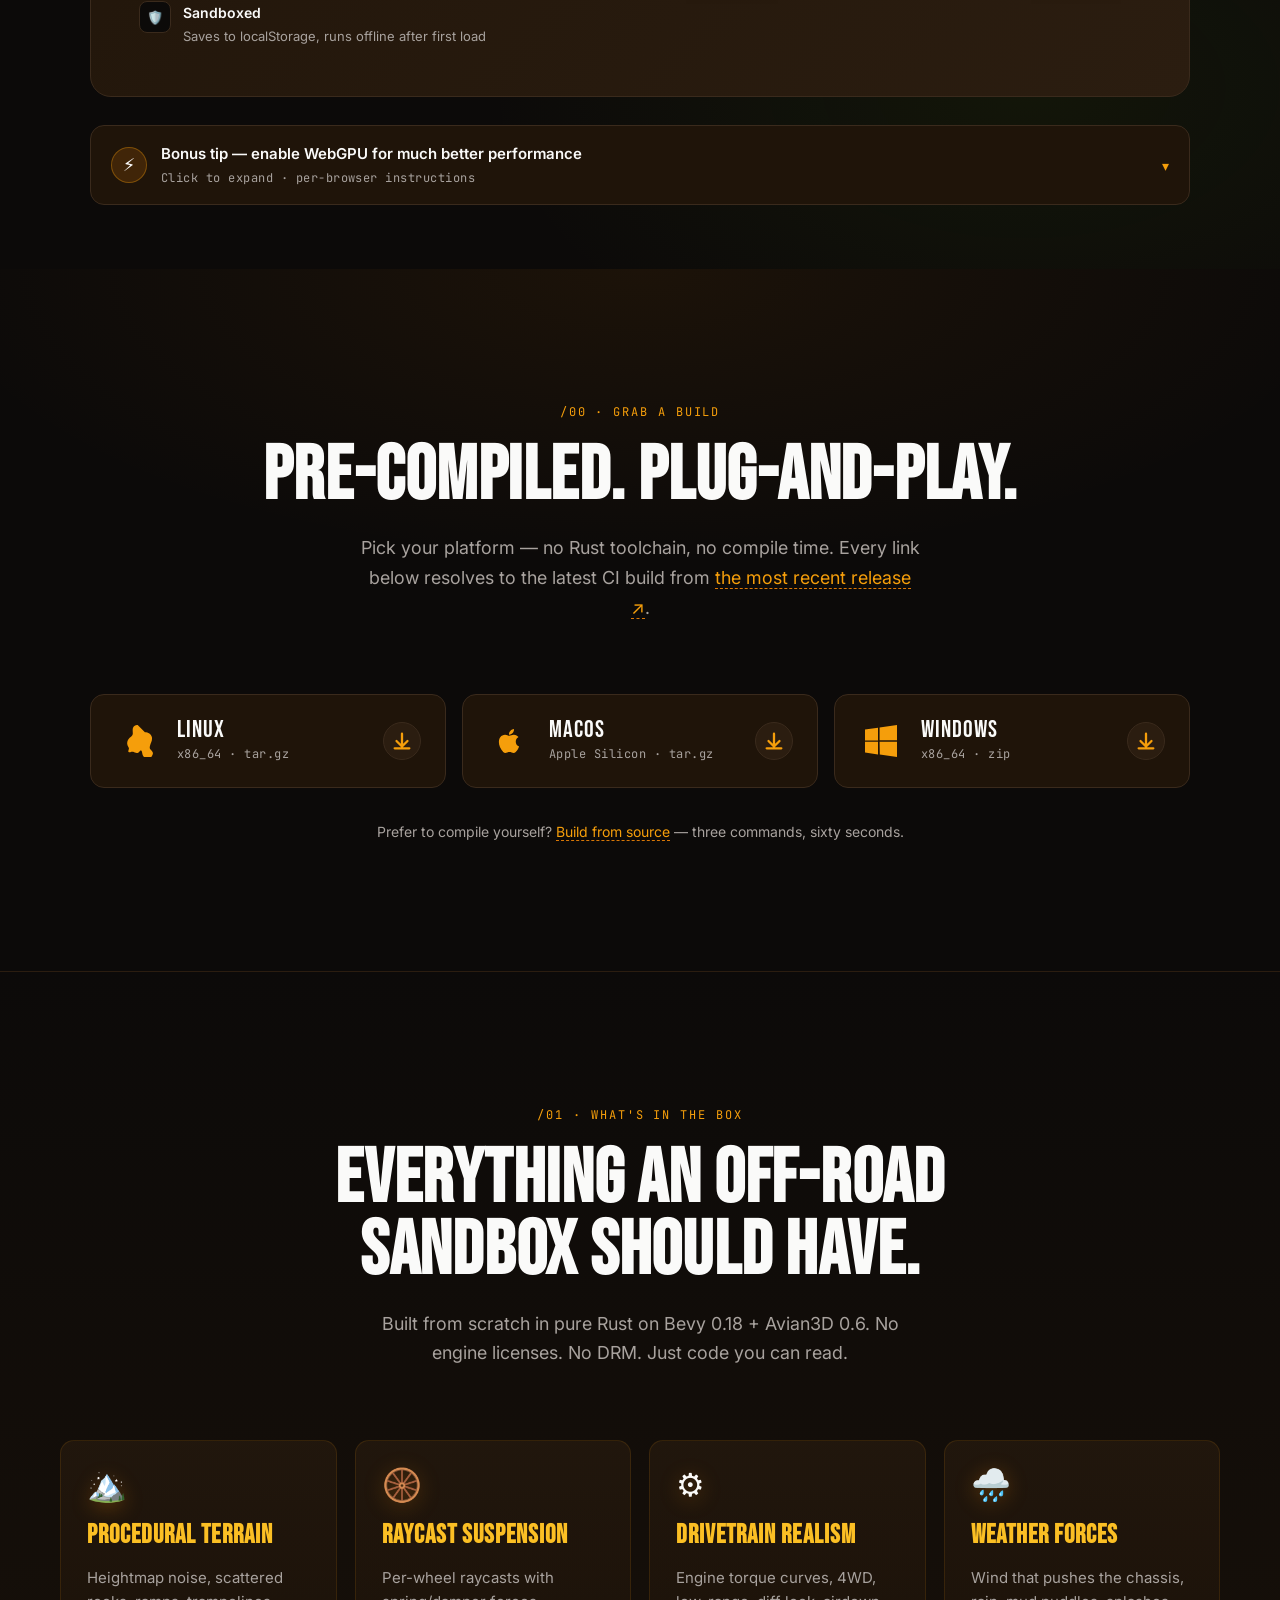
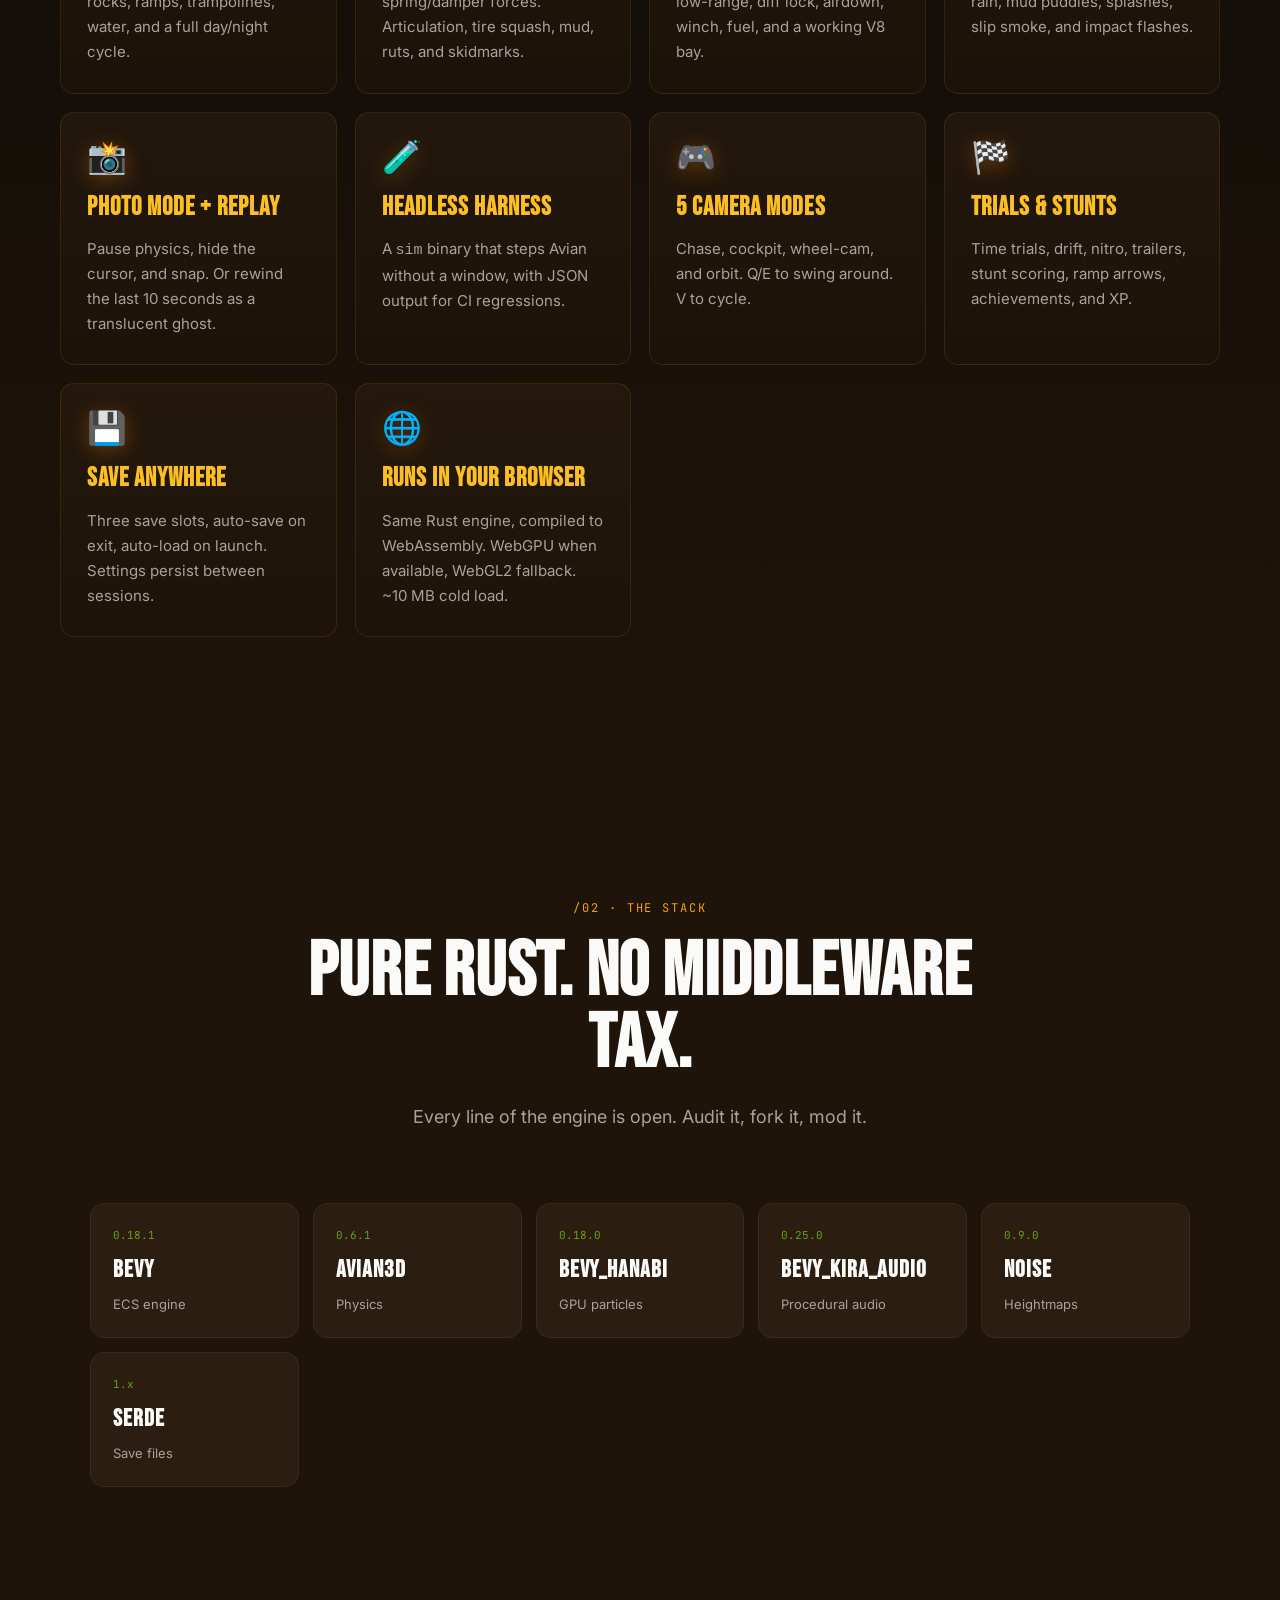
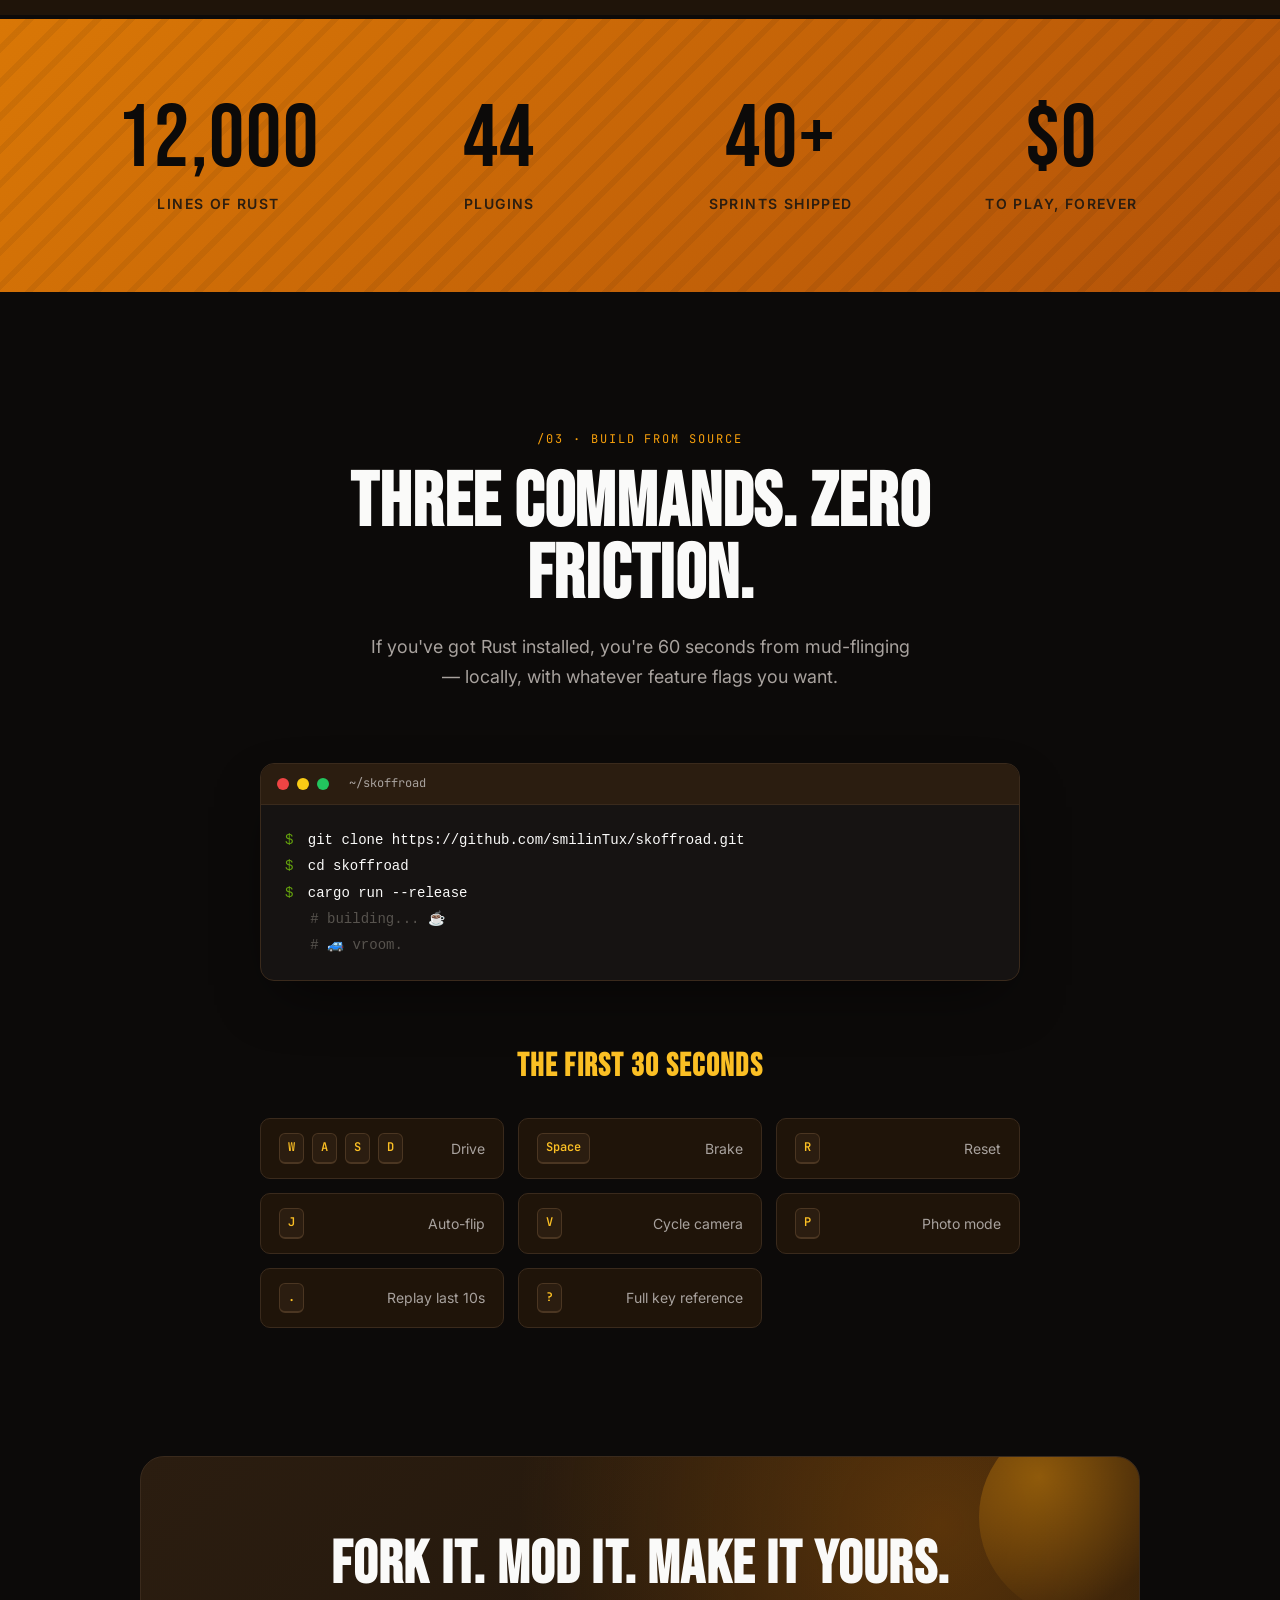
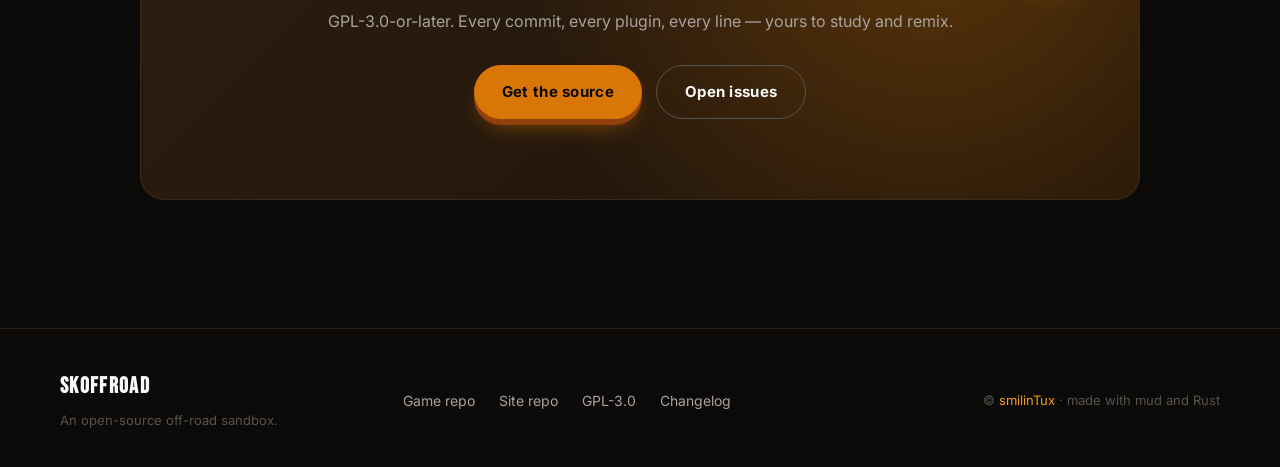
==== commit d317be73: "a11y: main landmark, skip link, focus-visible ring, labelled regions Accessibility hardening for the" ====
--- a/index.html
+++ b/index.html
@@ -79,10 +79,12 @@
 </head>
 <body>
 
+<a class="skip-link" href="#main">Skip to content</a>
+
 <div class="grain" aria-hidden="true"></div>
 
 <header class="nav">
-  <a href="#" class="brand">
+  <a href="#" class="brand" aria-label="skoffroad — home">
     <svg class="brand-mark" viewBox="0 0 48 48" aria-hidden="true">
       <circle cx="24" cy="24" r="22" fill="#0c0a09" stroke="#f59e0b" stroke-width="3"/>
       <circle cx="24" cy="24" r="10" fill="#f59e0b"/>
@@ -96,7 +98,7 @@
     </svg>
     <span class="brand-name">SKOFFROAD</span>
   </a>
-  <nav class="nav-links">
+  <nav class="nav-links" aria-label="Primary">
     <a href="#play">Play</a>
     <a href="#download">Download</a>
     <a href="#features">Features</a>
@@ -107,7 +109,9 @@
   </nav>
 </header>
 
-<section class="hero">
+<main id="main" tabindex="-1">
+
+<section class="hero" aria-labelledby="hero-title">
   <div class="hero-sky" aria-hidden="true"></div>
   <div class="hero-mountains" aria-hidden="true">
     <svg viewBox="0 0 1440 320" preserveAspectRatio="none">
@@ -122,7 +126,7 @@
 
   <div class="hero-content">
     <span class="eyebrow" id="hero-eyebrow">S&amp;K&nbsp;OFFROAD · plays in your browser · multiplayer trail rides · GPL-3.0</span>
-    <h1 class="hero-title">
+    <h1 class="hero-title" id="hero-title">
       <span class="word">GET</span>
       <span class="word">MUDDY.</span>
     </h1>
@@ -158,14 +162,14 @@
   <div class="mud-splat splat-2" aria-hidden="true"></div>
 </section>
 
-<section id="play" class="section section-play-instant">
+<section id="play" class="section section-play-instant" aria-labelledby="play-heading">
   <div class="play-instant-card">
     <div class="play-instant-content">
       <span class="play-instant-badge">
         <span class="play-instant-pulse" aria-hidden="true"></span>
         new · WebAssembly build
       </span>
-      <h2 class="play-instant-title">Play instantly. No install.</h2>
+      <h2 class="play-instant-title" id="play-heading">Play instantly. No install.</h2>
       <p class="play-instant-tagline">
         The full sandbox compiled to WebAssembly. One click, ~10&nbsp;MB,
         and you're flinging mud — no Rust toolchain, no app store, no
@@ -296,10 +300,10 @@
   </details>
 </section>
 
-<section id="download" class="section section-download">
+<section id="download" class="section section-download" aria-labelledby="download-heading">
   <div class="section-head">
     <span class="kicker">/00 · grab a build</span>
-    <h2>Pre-compiled. Plug-and-play.</h2>
+    <h2 id="download-heading">Pre-compiled. Plug-and-play.</h2>
     <p>Pick your platform — no Rust toolchain, no compile time. Every link below resolves to the latest CI build from <a href="https://github.com/smilinTux/skoffroad/releases/latest" target="_blank" rel="noopener" class="download-release-link">the most recent release ↗</a>.</p>
   </div>
   <div class="download-grid">
@@ -345,10 +349,10 @@
   </p>
 </section>
 
-<section id="features" class="section section-features">
+<section id="features" class="section section-features" aria-labelledby="features-heading">
   <div class="section-head">
     <span class="kicker">/01 · what's in the box</span>
-    <h2>Everything an off-road sandbox should have.</h2>
+    <h2 id="features-heading">Everything an off-road sandbox should have.</h2>
     <p>Built from scratch in pure Rust on Bevy 0.18 + Avian3D 0.6. No engine licenses. No DRM. Just code you can read.</p>
   </div>
   <div class="feature-grid">
@@ -405,10 +409,10 @@
   </div>
 </section>
 
-<section id="stack" class="section section-stack">
+<section id="stack" class="section section-stack" aria-labelledby="stack-heading">
   <div class="section-head">
     <span class="kicker">/02 · the stack</span>
-    <h2>Pure Rust. No middleware tax.</h2>
+    <h2 id="stack-heading">Pure Rust. No middleware tax.</h2>
     <p>Every line of the engine is open. Audit it, fork it, mod it.</p>
   </div>
   <div class="stack-grid">
@@ -421,7 +425,7 @@
   </div>
 </section>
 
-<section id="stats" class="section section-stats">
+<section id="stats" class="section section-stats" aria-label="skoffroad by the numbers">
   <div class="stats-grid">
     <div class="stat">
       <span class="stat-number" data-target="12000">12,000</span>
@@ -442,10 +446,10 @@
   </div>
 </section>
 
-<section id="build" class="section section-play">
+<section id="build" class="section section-play" aria-labelledby="build-heading">
   <div class="section-head">
     <span class="kicker">/03 · build from source</span>
-    <h2>Three commands. Zero friction.</h2>
+    <h2 id="build-heading">Three commands. Zero friction.</h2>
     <p>If you've got Rust installed, you're 60 seconds from mud-flinging — locally, with whatever feature flags you want.</p>
   </div>
   <div class="code-block" role="region" aria-label="Quickstart commands">
@@ -475,9 +479,9 @@
   </div>
 </section>
 
-<section class="section section-cta">
+<section class="section section-cta" aria-labelledby="cta-heading">
   <div class="cta-card">
-    <h2>Fork it. Mod it. Make it yours.</h2>
+    <h2 id="cta-heading">Fork it. Mod it. Make it yours.</h2>
     <p>GPL-3.0-or-later. Every commit, every plugin, every line — yours to study and remix.</p>
     <div class="cta-buttons">
       <a class="btn btn-primary" href="https://github.com/smilinTux/skoffroad" target="_blank" rel="noopener">Get the source</a>
@@ -485,6 +489,8 @@
     </div>
   </div>
 </section>
+
+</main>
 
 <footer class="footer">
   <div class="footer-inner">
@@ -492,7 +498,7 @@
       <strong>SKOFFROAD</strong>
       <span>An open-source off-road sandbox.</span>
     </div>
-    <nav class="footer-links">
+    <nav class="footer-links" aria-label="Footer">
       <a href="https://github.com/smilinTux/skoffroad" target="_blank" rel="noopener">Game repo</a>
       <a href="https://github.com/smilinTux/skoffroad-skworld-io" target="_blank" rel="noopener">Site repo</a>
       <a href="https://github.com/smilinTux/skoffroad/blob/main/LICENSE" target="_blank" rel="noopener">GPL-3.0</a>
--- a/styles.css
+++ b/styles.css
@@ -0,0 +1,1180 @@
+/* ======================================================================
+   skoffroad — styles
+   palette: dirt, mud, headlight amber, forest accents
+   ====================================================================== */
+
+:root {
+  --dirt-900: #0c0a09;
+  --dirt-800: #1f1409;
+  --dirt-700: #2b1d10;
+  --dirt-600: #3a2a1c;
+  --dirt-500: #4b3622;
+  --mud-500:  #d97706;
+  --mud-400:  #f59e0b;
+  --mud-300:  #fbbf24;
+  --headlight: #fef3c7;
+  --moss:     #65a30d;
+  --bone:     #fafaf9;
+  --steel:    #a8a29e;
+  --steel-d:  #57534e;
+
+  --display: 'Bebas Neue', 'Impact', sans-serif;
+  --body: 'Inter', system-ui, -apple-system, sans-serif;
+  --mono: 'JetBrains Mono', ui-monospace, monospace;
+
+  --shadow-hard: 0 12px 0 0 var(--dirt-900);
+  --shadow-soft: 0 24px 60px -20px rgba(0,0,0,0.6);
+  --radius: 14px;
+}
+
+*, *::before, *::after { box-sizing: border-box; }
+
+html { scroll-behavior: smooth; }
+
+body {
+  margin: 0;
+  font-family: var(--body);
+  font-size: 16px;
+  line-height: 1.65;
+  color: var(--bone);
+  background: var(--dirt-900);
+  -webkit-font-smoothing: antialiased;
+  overflow-x: hidden;
+}
+
+a { color: inherit; }
+
+/* ============================ A11Y ============================ */
+
+/* Keyboard focus indicator — amber ring, matches the headlight palette.
+   Only shows for keyboard users (not mouse clicks) via :focus-visible. */
+:focus-visible {
+  outline: 3px solid var(--mud-400);
+  outline-offset: 2px;
+  border-radius: 4px;
+}
+
+/* Skip-to-content link — off-screen until focused, then pinned top-left. */
+.skip-link {
+  position: fixed;
+  top: 0;
+  left: 0;
+  z-index: 100;
+  transform: translateY(-140%);
+  padding: 12px 20px;
+  background: var(--mud-400);
+  color: var(--dirt-900);
+  font-family: var(--body);
+  font-weight: 700;
+  text-decoration: none;
+  border-radius: 0 0 var(--radius) 0;
+  box-shadow: var(--shadow-soft);
+  transition: transform .18s ease;
+}
+.skip-link:focus {
+  transform: translateY(0);
+  outline: 3px solid var(--dirt-900);
+  outline-offset: 2px;
+}
+
+/* main landmark takes focus target off the skip link without an outline flash */
+main:focus { outline: none; }
+
+/* Subtle film grain across the whole page */
+.grain {
+  position: fixed; inset: 0;
+  pointer-events: none;
+  z-index: 1;
+  opacity: 0.06;
+  background-image: url("data:image/svg+xml;utf8,<svg xmlns='http://www.w3.org/2000/svg' width='160' height='160'><filter id='n'><feTurbulence type='fractalNoise' baseFrequency='0.9' numOctaves='2' stitchTiles='stitch'/></filter><rect width='100%25' height='100%25' filter='url(%23n)' opacity='0.7'/></svg>");
+  mix-blend-mode: overlay;
+}
+
+/* ============================ NAV ============================ */
+
+.nav {
+  position: sticky;
+  top: 0;
+  z-index: 50;
+  display: flex;
+  justify-content: space-between;
+  align-items: center;
+  padding: 18px clamp(20px, 5vw, 60px);
+  backdrop-filter: blur(14px) saturate(140%);
+  background: rgba(12, 10, 9, 0.75);
+  border-bottom: 1px solid rgba(217, 119, 6, 0.15);
+}
+
+.brand {
+  display: flex; align-items: center; gap: 12px;
+  text-decoration: none;
+  color: var(--bone);
+}
+.brand-mark { width: 32px; height: 32px; }
+.brand-name {
+  font-family: var(--display);
+  font-size: 28px;
+  letter-spacing: 0.06em;
+}
+
+.nav-links { display: flex; gap: 28px; align-items: center; font-size: 14px; font-weight: 500; }
+.nav-links a { text-decoration: none; color: var(--steel); transition: color .15s ease; }
+.nav-links a:hover { color: var(--mud-400); }
+.nav-cta {
+  padding: 8px 16px;
+  border: 1.5px solid var(--mud-500);
+  border-radius: 999px;
+  color: var(--mud-400) !important;
+}
+.nav-cta:hover { background: var(--mud-500); color: var(--dirt-900) !important; }
+
+@media (max-width: 720px) {
+  .nav-links a:not(.nav-cta) { display: none; }
+}
+
+/* ============================ HERO ============================ */
+
+.hero {
+  position: relative;
+  min-height: 92vh;
+  padding: clamp(60px, 10vw, 120px) clamp(20px, 5vw, 60px) 240px;
+  overflow: hidden;
+  isolation: isolate;
+}
+
+.hero-sky {
+  position: absolute; inset: 0;
+  z-index: -3;
+  background:
+    radial-gradient(ellipse 80% 60% at 70% 20%, rgba(245, 158, 11, 0.25), transparent 60%),
+    radial-gradient(ellipse 60% 40% at 20% 80%, rgba(101, 163, 13, 0.12), transparent 60%),
+    linear-gradient(180deg, #1a0f06 0%, #2b1d10 35%, #0c0a09 100%);
+}
+
+/* tiny stars */
+.hero-sky::after {
+  content: "";
+  position: absolute; inset: 0;
+  background-image:
+    radial-gradient(1px 1px at 20% 18%, var(--bone) 50%, transparent),
+    radial-gradient(1px 1px at 65% 12%, var(--bone) 50%, transparent),
+    radial-gradient(1px 1px at 82% 28%, var(--bone) 50%, transparent),
+    radial-gradient(1px 1px at 14% 32%, var(--bone) 50%, transparent),
+    radial-gradient(1.5px 1.5px at 48% 8%, var(--mud-300) 50%, transparent);
+  opacity: 0.5;
+}
+
+.hero-mountains {
+  position: absolute; left: 0; right: 0; bottom: 180px;
+  z-index: -2;
+  pointer-events: none;
+}
+.hero-mountains svg { display: block; width: 100%; height: 220px; }
+.hero-mountains-near { bottom: 120px; z-index: -1; }
+.hero-mountains-near svg { height: 240px; }
+
+.hero-content {
+  position: relative;
+  max-width: 880px;
+  margin: 0 auto;
+  text-align: center;
+  z-index: 2;
+}
+
+.eyebrow {
+  display: inline-block;
+  padding: 6px 14px;
+  border: 1px solid rgba(245, 158, 11, 0.4);
+  border-radius: 999px;
+  font-family: var(--mono);
+  font-size: 12px;
+  color: var(--mud-300);
+  letter-spacing: 0.08em;
+  text-transform: uppercase;
+  margin-bottom: 24px;
+  background: rgba(217, 119, 6, 0.08);
+}
+
+.hero-title {
+  font-family: var(--display);
+  font-size: clamp(72px, 14vw, 200px);
+  line-height: 0.85;
+  letter-spacing: 0.01em;
+  margin: 0 0 28px;
+  text-transform: uppercase;
+}
+.hero-title .word {
+  display: inline-block;
+  background: linear-gradient(180deg, var(--bone) 0%, var(--mud-300) 60%, var(--mud-500) 100%);
+  -webkit-background-clip: text;
+  background-clip: text;
+  color: transparent;
+  text-shadow: 0 8px 0 rgba(0,0,0,0.25);
+  animation: wobble 6s ease-in-out infinite;
+}
+.hero-title .word:nth-child(2) { animation-delay: 0.5s; }
+
+@keyframes wobble {
+  0%, 100% { transform: translateY(0) rotate(-1deg); }
+  50% { transform: translateY(-6px) rotate(1deg); }
+}
+
+.hero-tagline {
+  font-size: clamp(16px, 1.6vw, 20px);
+  color: var(--steel);
+  max-width: 640px;
+  margin: 0 auto 36px;
+}
+.hero-tagline .rust {
+  color: var(--mud-400);
+  font-weight: 700;
+}
+
+.hero-cta {
+  display: flex; gap: 14px; justify-content: center; flex-wrap: wrap;
+  margin-bottom: 36px;
+}
+
+.btn {
+  display: inline-flex;
+  align-items: center;
+  gap: 10px;
+  padding: 14px 28px;
+  font-family: var(--body);
+  font-weight: 700;
+  font-size: 15px;
+  text-decoration: none;
+  border-radius: 999px;
+  transition: transform .15s ease, box-shadow .15s ease, background .15s ease;
+  cursor: pointer;
+  border: none;
+  letter-spacing: 0.02em;
+}
+.btn-primary {
+  background: var(--mud-500);
+  color: var(--dirt-900);
+  box-shadow: 0 6px 0 0 #92400e, 0 14px 24px -10px rgba(217, 119, 6, 0.6);
+}
+.btn-primary:hover {
+  transform: translateY(-2px);
+  box-shadow: 0 8px 0 0 #92400e, 0 18px 30px -10px rgba(217, 119, 6, 0.7);
+  background: var(--mud-400);
+}
+.btn-primary:active { transform: translateY(2px); box-shadow: 0 2px 0 0 #92400e; }
+
+.btn-ghost {
+  color: var(--bone);
+  border: 1.5px solid var(--steel-d);
+  background: transparent;
+}
+.btn-ghost:hover { border-color: var(--mud-400); color: var(--mud-400); }
+
+.hero-meta {
+  display: flex; gap: 12px; justify-content: center; flex-wrap: wrap;
+  font-size: 14px;
+  color: var(--steel);
+}
+.hero-meta strong { color: var(--mud-300); font-weight: 700; }
+.hero-meta .dot { color: var(--steel-d); }
+
+/* The bouncing jeep */
+.hero-jeep {
+  position: absolute;
+  bottom: 100px;
+  left: 50%;
+  transform: translateX(-50%);
+  width: clamp(200px, 28vw, 360px);
+  z-index: 1;
+  filter: drop-shadow(0 18px 0 rgba(0,0,0,0.4));
+  animation: bounce 1.2s ease-in-out infinite;
+}
+.hero-jeep svg, .hero-jeep img { width: 100%; height: auto; display: block; }
+
+@keyframes bounce {
+  0%, 100% { transform: translateX(-50%) translateY(0) rotate(-1deg); }
+  50% { transform: translateX(-50%) translateY(-8px) rotate(1deg); }
+}
+
+.tire {
+  transform-box: fill-box;
+  transform-origin: center;
+  animation: roll 0.6s linear infinite;
+}
+@keyframes roll {
+  from { transform: rotate(0); }
+  to   { transform: rotate(360deg); }
+}
+
+/* dust trail behind */
+.dust {
+  position: absolute;
+  bottom: 6px;
+  left: 4%;
+  width: 30%;
+  height: 26px;
+  pointer-events: none;
+}
+.dust span {
+  position: absolute;
+  bottom: 0;
+  width: 14px; height: 14px;
+  border-radius: 50%;
+  background: rgba(180, 140, 90, 0.35);
+  filter: blur(2px);
+  animation: puff 1.4s ease-out infinite;
+}
+.dust span:nth-child(1) { left: 0%;  animation-delay: 0.0s; }
+.dust span:nth-child(2) { left: 18%; animation-delay: 0.2s; }
+.dust span:nth-child(3) { left: 36%; animation-delay: 0.4s; }
+.dust span:nth-child(4) { left: 54%; animation-delay: 0.6s; }
+.dust span:nth-child(5) { left: 72%; animation-delay: 0.8s; }
+@keyframes puff {
+  0% { transform: translate(0, 0) scale(0.6); opacity: 0; }
+  20% { opacity: 0.8; }
+  100% { transform: translate(-40px, -16px) scale(1.6); opacity: 0; }
+}
+
+/* mud splats decoration */
+.mud-splat {
+  position: absolute;
+  border-radius: 50%;
+  background: radial-gradient(circle at 30% 30%, var(--mud-500), var(--dirt-700) 60%, transparent 75%);
+  filter: blur(0.5px);
+  pointer-events: none;
+  z-index: 0;
+  opacity: 0.5;
+}
+.splat-1 { width: 280px; height: 280px; top: 12%; left: -60px; transform: rotate(20deg); }
+.splat-2 { width: 220px; height: 220px; top: 40%; right: -60px; transform: rotate(-30deg); }
+
+/* ============================ SECTIONS ============================ */
+
+.section {
+  position: relative;
+  padding: clamp(80px, 10vw, 140px) clamp(20px, 5vw, 60px);
+  z-index: 2;
+}
+
+.section-head {
+  max-width: 760px;
+  margin: 0 auto clamp(40px, 6vw, 72px);
+  text-align: center;
+}
+
+.kicker {
+  display: inline-block;
+  font-family: var(--mono);
+  font-size: 12px;
+  color: var(--mud-400);
+  letter-spacing: 0.16em;
+  text-transform: uppercase;
+  margin-bottom: 18px;
+}
+
+.section h2 {
+  font-family: var(--display);
+  font-size: clamp(40px, 6vw, 76px);
+  line-height: 0.95;
+  margin: 0 0 20px;
+  letter-spacing: 0.01em;
+  color: var(--bone);
+}
+.section-head p {
+  color: var(--steel);
+  font-size: clamp(15px, 1.4vw, 18px);
+  max-width: 560px;
+  margin: 0 auto;
+}
+
+/* ============================ FEATURES ============================ */
+
+.section-features {
+  background: linear-gradient(180deg, var(--dirt-900) 0%, var(--dirt-800) 100%);
+}
+
+.feature-grid {
+  display: grid;
+  grid-template-columns: repeat(auto-fit, minmax(260px, 1fr));
+  gap: 18px;
+  max-width: 1200px;
+  margin: 0 auto;
+}
+
+.feature {
+  position: relative;
+  padding: 28px 26px;
+  border: 1px solid rgba(245, 158, 11, 0.12);
+  border-radius: var(--radius);
+  background: linear-gradient(180deg, rgba(43, 29, 16, 0.6), rgba(31, 20, 9, 0.6));
+  transition: transform .2s ease, border-color .2s ease, box-shadow .2s ease;
+}
+.feature:hover {
+  transform: translateY(-4px);
+  border-color: rgba(245, 158, 11, 0.4);
+  box-shadow: 0 20px 40px -20px rgba(217, 119, 6, 0.3);
+}
+.feature-icon {
+  font-size: 32px;
+  margin-bottom: 14px;
+  line-height: 1;
+  filter: drop-shadow(0 4px 10px rgba(217,119,6,0.35));
+}
+.feature h3 {
+  font-family: var(--display);
+  font-size: 26px;
+  letter-spacing: 0.04em;
+  margin: 0 0 8px;
+  color: var(--mud-300);
+}
+.feature p {
+  margin: 0;
+  color: var(--steel);
+  font-size: 15px;
+}
+
+/* ====================== PLAY-IN-BROWSER ====================== */
+
+.section-play-instant {
+  padding: clamp(40px, 5vw, 64px) clamp(20px, 5vw, 60px);
+  background:
+    radial-gradient(ellipse 70% 50% at 30% 30%, rgba(217, 119, 6, 0.10), transparent 70%),
+    radial-gradient(ellipse 60% 50% at 80% 80%, rgba(101, 163, 13, 0.08), transparent 70%),
+    var(--dirt-900);
+}
+
+.play-instant-card {
+  max-width: 1100px;
+  margin: 0 auto;
+  display: grid;
+  grid-template-columns: 1fr 1fr;
+  gap: clamp(28px, 4vw, 56px);
+  align-items: center;
+  padding: clamp(28px, 4vw, 48px);
+  border: 1px solid var(--dirt-600);
+  border-radius: calc(var(--radius) * 1.5);
+  background: linear-gradient(135deg, var(--dirt-800) 0%, var(--dirt-700) 100%);
+  position: relative;
+  overflow: hidden;
+}
+.play-instant-card::before {
+  content: "";
+  position: absolute;
+  top: -2px; left: -2px; right: -2px;
+  height: 3px;
+  background: linear-gradient(90deg, transparent, var(--mud-400), transparent);
+  opacity: 0.5;
+}
+
+@media (max-width: 880px) {
+  .play-instant-card { grid-template-columns: 1fr; }
+}
+
+.play-instant-content { min-width: 0; }
+
+.play-instant-badge {
+  display: inline-flex;
+  align-items: center;
+  gap: 8px;
+  padding: 6px 14px;
+  border-radius: 999px;
+  background: rgba(217, 119, 6, 0.14);
+  border: 1px solid rgba(245, 158, 11, 0.3);
+  color: var(--mud-300);
+  font-family: var(--mono);
+  font-size: 12px;
+  font-weight: 600;
+  letter-spacing: 0.06em;
+  text-transform: uppercase;
+  margin-bottom: 18px;
+}
+.play-instant-pulse {
+  width: 8px; height: 8px;
+  border-radius: 50%;
+  background: var(--moss);
+  box-shadow: 0 0 0 0 rgba(101, 163, 13, 0.7);
+  animation: play-instant-pulse 2s infinite;
+}
+@keyframes play-instant-pulse {
+  0%   { box-shadow: 0 0 0 0 rgba(101, 163, 13, 0.7); }
+  70%  { box-shadow: 0 0 0 10px rgba(101, 163, 13, 0); }
+  100% { box-shadow: 0 0 0 0 rgba(101, 163, 13, 0); }
+}
+
+.play-instant-title {
+  font-family: var(--display);
+  font-size: clamp(36px, 5vw, 56px);
+  line-height: 1.05;
+  margin: 0 0 14px;
+  letter-spacing: 0.02em;
+  color: var(--bone);
+}
+.play-instant-tagline {
+  font-size: 17px;
+  color: var(--steel);
+  margin: 0 0 24px;
+  line-height: 1.6;
+}
+
+.play-instant-cta {
+  display: flex;
+  align-items: center;
+  gap: 18px;
+  flex-wrap: wrap;
+  margin-bottom: 28px;
+}
+.play-instant-btn { padding: 16px 32px; font-size: 16px; }
+.play-instant-link {
+  color: var(--steel);
+  font-size: 14px;
+  text-decoration: none;
+  border-bottom: 1px dashed var(--steel-d);
+  transition: color .15s ease, border-color .15s ease;
+}
+.play-instant-link:hover { color: var(--mud-400); border-bottom-color: var(--mud-400); }
+
+.play-instant-specs {
+  list-style: none;
+  padding: 0;
+  margin: 0;
+  display: grid;
+  grid-template-columns: 1fr;
+  gap: 12px;
+}
+.play-instant-specs li {
+  display: flex;
+  align-items: flex-start;
+  gap: 12px;
+  font-size: 14px;
+}
+.play-instant-spec-icon {
+  flex-shrink: 0;
+  font-size: 20px;
+  width: 32px;
+  height: 32px;
+  display: grid;
+  place-items: center;
+  background: var(--dirt-900);
+  border-radius: 8px;
+  border: 1px solid var(--dirt-600);
+}
+.play-instant-specs li > div { display: flex; flex-direction: column; gap: 2px; }
+.play-instant-specs strong { color: var(--bone); font-weight: 600; }
+.play-instant-specs span { color: var(--steel); font-size: 13px; }
+
+/* The little browser-frame mockup */
+.play-instant-frame {
+  border: 1px solid var(--dirt-600);
+  border-radius: 10px;
+  background: var(--dirt-900);
+  box-shadow: var(--shadow-soft);
+  overflow: hidden;
+  aspect-ratio: 16 / 10;
+}
+.play-instant-chrome {
+  display: flex;
+  align-items: center;
+  gap: 6px;
+  padding: 10px 12px;
+  background: var(--dirt-700);
+  border-bottom: 1px solid var(--dirt-600);
+}
+.play-instant-chrome .dot {
+  width: 10px; height: 10px; border-radius: 50%;
+  display: inline-block;
+}
+.play-instant-chrome .dot-r { background: #ef4444; }
+.play-instant-chrome .dot-y { background: #f59e0b; }
+.play-instant-chrome .dot-g { background: #65a30d; }
+.play-instant-url {
+  margin-left: 10px;
+  font-family: var(--mono);
+  font-size: 11px;
+  color: var(--steel);
+  background: var(--dirt-900);
+  padding: 4px 12px;
+  border-radius: 999px;
+  flex: 1;
+  text-align: center;
+  border: 1px solid var(--dirt-600);
+}
+.play-instant-screen {
+  position: relative;
+  height: calc(100% - 38px);
+  background: linear-gradient(180deg, #1a0f08 0%, #3a1f0a 50%, #7c2d12 100%);
+  overflow: hidden;
+}
+.play-instant-sky {
+  position: absolute; inset: 0;
+  background:
+    radial-gradient(circle at 80% 70%, rgba(254, 243, 199, 0.4), transparent 30%),
+    radial-gradient(circle at 80% 70%, rgba(245, 158, 11, 0.5), transparent 50%);
+}
+.play-instant-mountains {
+  position: absolute;
+  bottom: 0; left: 0; right: 0;
+  width: 100%;
+  height: 60%;
+}
+.play-instant-jeep {
+  position: absolute;
+  bottom: 6%;
+  left: 35%;
+  width: 30%;
+  filter: drop-shadow(0 4px 6px rgba(0,0,0,0.5));
+  animation: play-instant-bounce 1.2s ease-in-out infinite;
+}
+@keyframes play-instant-bounce {
+  0%, 100% { transform: translateY(0); }
+  50%      { transform: translateY(-3%); }
+}
+.play-instant-hud {
+  position: absolute;
+  top: 12px; left: 12px; right: 12px;
+  display: flex;
+  justify-content: space-between;
+  font-family: var(--mono);
+  font-size: 11px;
+  color: var(--mud-300);
+  text-shadow: 0 1px 2px rgba(0,0,0,0.6);
+  letter-spacing: 0.08em;
+}
+.play-instant-hud-fps::before { content: "▶ "; color: var(--moss); }
+.play-instant-hud-speed::after { content: " ↗"; color: var(--mud-400); }
+
+/* ====================== WEBGPU TIPS ====================== */
+
+.webgpu-tip {
+  max-width: 1100px;
+  margin: 28px auto 0;
+  border: 1px solid var(--dirt-600);
+  border-radius: var(--radius);
+  background: var(--dirt-800);
+  overflow: hidden;
+}
+.webgpu-tip[open] { border-color: var(--mud-500); }
+
+.webgpu-tip summary {
+  list-style: none;
+  cursor: pointer;
+  padding: 16px 20px;
+  display: flex;
+  align-items: center;
+  gap: 14px;
+  user-select: none;
+  transition: background .15s ease;
+}
+.webgpu-tip summary::-webkit-details-marker { display: none; }
+.webgpu-tip summary:hover { background: var(--dirt-700); }
+
+.webgpu-tip-icon {
+  flex-shrink: 0;
+  width: 36px;
+  height: 36px;
+  display: grid;
+  place-items: center;
+  background: rgba(217, 119, 6, 0.18);
+  border: 1px solid rgba(245, 158, 11, 0.35);
+  border-radius: 50%;
+  font-size: 18px;
+}
+.webgpu-tip-summary-text {
+  flex: 1;
+  display: flex;
+  flex-direction: column;
+  gap: 2px;
+  min-width: 0;
+}
+.webgpu-tip-summary-text strong {
+  color: var(--bone);
+  font-weight: 600;
+  font-size: 15px;
+}
+.webgpu-tip-hint {
+  font-size: 12px;
+  color: var(--steel);
+  font-family: var(--mono);
+  letter-spacing: 0.04em;
+}
+.webgpu-tip-chev {
+  flex-shrink: 0;
+  color: var(--mud-400);
+  font-size: 14px;
+  transition: transform .2s ease;
+}
+.webgpu-tip[open] .webgpu-tip-chev { transform: rotate(180deg); }
+
+.webgpu-tip-body {
+  padding: 4px 24px 24px;
+  border-top: 1px solid var(--dirt-700);
+}
+.webgpu-tip-lead {
+  font-size: 14px;
+  color: var(--steel);
+  margin: 18px 0 22px;
+  line-height: 1.6;
+}
+.webgpu-tip-grid {
+  display: grid;
+  grid-template-columns: repeat(auto-fit, minmax(240px, 1fr));
+  gap: 14px;
+}
+.webgpu-tip-card {
+  padding: 16px 18px;
+  background: var(--dirt-900);
+  border: 1px solid var(--dirt-700);
+  border-radius: 10px;
+}
+.webgpu-tip-card h4 {
+  margin: 0 0 10px;
+  font-family: var(--display);
+  font-size: 18px;
+  letter-spacing: 0.04em;
+  color: var(--bone);
+}
+.webgpu-tip-browser {
+  position: relative;
+  padding-left: 22px;
+}
+.webgpu-tip-browser::before {
+  content: "";
+  position: absolute;
+  left: 0;
+  top: 50%;
+  transform: translateY(-50%);
+  width: 14px; height: 14px;
+  border-radius: 50%;
+  background: var(--mud-400);
+  box-shadow: 0 0 0 3px rgba(245, 158, 11, 0.15);
+}
+.webgpu-tip-card ol {
+  margin: 0;
+  padding-left: 18px;
+  font-size: 13px;
+  color: var(--steel);
+  line-height: 1.7;
+}
+.webgpu-tip-card li { margin: 4px 0; }
+.webgpu-tip-card li::marker { color: var(--mud-400); font-weight: 700; }
+.webgpu-tip-card code {
+  font-family: var(--mono);
+  font-size: 12px;
+  background: var(--dirt-700);
+  color: var(--mud-300);
+  padding: 2px 6px;
+  border-radius: 4px;
+  word-break: break-all;
+}
+.webgpu-tip-card strong { color: var(--bone); font-weight: 600; }
+.webgpu-tip-note {
+  margin: 22px 0 0;
+  padding: 14px 16px;
+  background: var(--dirt-900);
+  border-left: 3px solid var(--moss);
+  border-radius: 4px;
+  font-size: 13px;
+  color: var(--steel);
+  line-height: 1.6;
+}
+
+/* ============================ DOWNLOAD ============================ */
+
+.section-download {
+  background:
+    radial-gradient(ellipse 80% 60% at 50% 0%, rgba(217, 119, 6, 0.08), transparent 70%),
+    var(--dirt-900);
+  border-bottom: 1px solid var(--dirt-700);
+}
+
+.download-grid {
+  display: grid;
+  grid-template-columns: repeat(auto-fit, minmax(260px, 1fr));
+  gap: 16px;
+  max-width: 1100px;
+  margin: 0 auto;
+}
+
+.download-card {
+  display: flex;
+  align-items: center;
+  gap: 18px;
+  padding: 22px 24px;
+  border: 1px solid var(--dirt-600);
+  border-radius: var(--radius);
+  background: var(--dirt-800);
+  text-decoration: none;
+  color: var(--bone);
+  transition: transform .15s ease, border-color .15s ease, background .15s ease, box-shadow .15s ease;
+  position: relative;
+  overflow: hidden;
+}
+.download-card::before {
+  content: "";
+  position: absolute;
+  inset: 0;
+  background: linear-gradient(120deg, transparent 40%, rgba(245, 158, 11, 0.08) 60%, transparent 80%);
+  transform: translateX(-100%);
+  transition: transform .5s ease;
+  pointer-events: none;
+}
+.download-card:hover {
+  border-color: var(--mud-400);
+  transform: translateY(-3px);
+  background: var(--dirt-700);
+  box-shadow: 0 10px 24px -12px rgba(245, 158, 11, 0.25);
+}
+.download-card:hover::before { transform: translateX(100%); }
+.download-card:active { transform: translateY(-1px); }
+
+.download-os {
+  flex-shrink: 0;
+  width: 44px;
+  height: 44px;
+  display: grid;
+  place-items: center;
+  color: var(--mud-400);
+}
+.download-os svg {
+  width: 32px;
+  height: 32px;
+}
+
+.download-meta {
+  flex: 1;
+  display: flex;
+  flex-direction: column;
+  gap: 2px;
+  min-width: 0;
+}
+.download-platform {
+  font-family: var(--display);
+  font-size: 24px;
+  letter-spacing: 0.04em;
+  color: var(--bone);
+  line-height: 1.1;
+}
+.download-arch {
+  font-family: var(--mono);
+  font-size: 12px;
+  color: var(--steel);
+  letter-spacing: 0.04em;
+}
+
+.download-arrow {
+  flex-shrink: 0;
+  width: 38px;
+  height: 38px;
+  display: grid;
+  place-items: center;
+  border-radius: 50%;
+  background: var(--dirt-700);
+  color: var(--mud-400);
+  border: 1px solid var(--dirt-600);
+  transition: transform .15s ease, background .15s ease, color .15s ease;
+}
+.download-card:hover .download-arrow {
+  background: var(--mud-500);
+  color: var(--dirt-900);
+  transform: translateY(2px);
+  border-color: var(--mud-400);
+}
+
+.download-note {
+  max-width: 1100px;
+  margin: 32px auto 0;
+  text-align: center;
+  font-size: 14px;
+  color: var(--steel);
+}
+.download-note a {
+  color: var(--mud-400);
+  text-decoration: none;
+  border-bottom: 1px dashed var(--mud-500);
+}
+.download-note a:hover {
+  color: var(--mud-300);
+  border-bottom-style: solid;
+}
+.download-release-link {
+  color: var(--mud-400);
+  text-decoration: none;
+  border-bottom: 1px dashed var(--mud-500);
+}
+.download-release-link:hover {
+  color: var(--mud-300);
+  border-bottom-style: solid;
+}
+
+/* ============================ STACK ============================ */
+
+.section-stack { background: var(--dirt-800); }
+
+.stack-grid {
+  display: grid;
+  grid-template-columns: repeat(auto-fit, minmax(180px, 1fr));
+  gap: 14px;
+  max-width: 1100px;
+  margin: 0 auto;
+}
+.stack-card {
+  position: relative;
+  display: flex; flex-direction: column;
+  padding: 22px;
+  border: 1px solid var(--dirt-600);
+  border-radius: var(--radius);
+  background: var(--dirt-700);
+  transition: transform .15s ease, border-color .15s ease;
+}
+.stack-card:hover { border-color: var(--mud-500); transform: translateY(-2px); }
+.stack-version {
+  font-family: var(--mono);
+  font-size: 11px;
+  color: var(--moss);
+  margin-bottom: 6px;
+}
+.stack-card strong {
+  font-family: var(--display);
+  font-size: 24px;
+  letter-spacing: 0.04em;
+  color: var(--bone);
+  margin-bottom: 4px;
+}
+.stack-card span:last-child { color: var(--steel); font-size: 13px; }
+
+/* ============================ STATS ============================ */
+
+.section-stats {
+  background: linear-gradient(135deg, var(--mud-500) 0%, #b45309 100%);
+  color: var(--dirt-900);
+  padding: clamp(50px, 6vw, 80px) clamp(20px, 5vw, 60px);
+  border-top: 4px solid var(--dirt-900);
+  border-bottom: 4px solid var(--dirt-900);
+  position: relative;
+  overflow: hidden;
+}
+.section-stats::before {
+  content: "";
+  position: absolute; inset: 0;
+  background-image: repeating-linear-gradient(
+    -45deg,
+    transparent 0 18px,
+    rgba(0,0,0,0.06) 18px 24px
+  );
+  pointer-events: none;
+}
+.stats-grid {
+  position: relative;
+  display: grid;
+  grid-template-columns: repeat(auto-fit, minmax(180px, 1fr));
+  gap: 24px;
+  max-width: 1100px;
+  margin: 0 auto;
+  text-align: center;
+}
+.stat-number {
+  display: block;
+  font-family: var(--display);
+  font-size: clamp(48px, 7vw, 88px);
+  line-height: 1;
+  color: var(--dirt-900);
+  letter-spacing: 0.02em;
+}
+.stat-label {
+  display: block;
+  font-size: 14px;
+  font-weight: 600;
+  margin-top: 8px;
+  text-transform: uppercase;
+  letter-spacing: 0.1em;
+  color: var(--dirt-700);
+}
+
+/* ============================ PLAY ============================ */
+
+.section-play {
+  background: var(--dirt-900);
+}
+
+.code-block {
+  max-width: 760px;
+  margin: 0 auto 60px;
+  border-radius: var(--radius);
+  overflow: hidden;
+  background: #161312;
+  border: 1px solid var(--dirt-600);
+  box-shadow: var(--shadow-soft);
+}
+.code-head {
+  display: flex; align-items: center; gap: 8px;
+  padding: 10px 16px;
+  background: var(--dirt-700);
+  border-bottom: 1px solid var(--dirt-600);
+}
+.code-head .dot {
+  width: 12px; height: 12px; border-radius: 50%;
+  display: inline-block;
+}
+.code-head .dot-r { background: #ef4444; }
+.code-head .dot-y { background: #facc15; }
+.code-head .dot-g { background: #22c55e; }
+.code-title {
+  margin-left: 12px;
+  font-family: var(--mono);
+  font-size: 12px;
+  color: var(--steel);
+}
+.code-block pre {
+  margin: 0;
+  padding: 22px 24px;
+  font-family: var(--mono);
+  font-size: 14px;
+  line-height: 1.8;
+  color: var(--bone);
+  overflow-x: auto;
+}
+.code-block .c { color: var(--moss); user-select: none; margin-right: 6px; }
+.code-block .cm { color: var(--steel-d); }
+
+.controls {
+  max-width: 760px;
+  margin: 0 auto;
+}
+.controls h3 {
+  font-family: var(--display);
+  font-size: 32px;
+  letter-spacing: 0.04em;
+  margin: 0 0 24px;
+  text-align: center;
+  color: var(--mud-300);
+}
+.key-grid {
+  list-style: none;
+  padding: 0;
+  margin: 0;
+  display: grid;
+  grid-template-columns: repeat(auto-fit, minmax(220px, 1fr));
+  gap: 14px;
+}
+.key-grid li {
+  display: flex;
+  align-items: center;
+  gap: 8px;
+  padding: 14px 18px;
+  border: 1px solid var(--dirt-600);
+  border-radius: 10px;
+  background: var(--dirt-800);
+}
+.key-grid li span {
+  margin-left: auto;
+  color: var(--steel);
+  font-size: 14px;
+}
+kbd {
+  font-family: var(--mono);
+  font-size: 12px;
+  padding: 4px 8px;
+  background: var(--dirt-700);
+  border: 1px solid var(--dirt-500);
+  border-bottom-width: 2px;
+  border-radius: 6px;
+  color: var(--mud-300);
+  font-weight: 600;
+  min-width: 20px;
+  text-align: center;
+}
+
+/* ============================ CTA ============================ */
+
+.section-cta {
+  background: var(--dirt-900);
+  padding-top: 0;
+}
+.cta-card {
+  max-width: 1000px;
+  margin: 0 auto;
+  padding: clamp(48px, 7vw, 80px);
+  border-radius: 24px;
+  background:
+    radial-gradient(circle at 80% 20%, rgba(217, 119, 6, 0.3), transparent 50%),
+    linear-gradient(135deg, var(--dirt-700), var(--dirt-800));
+  border: 1px solid var(--dirt-600);
+  text-align: center;
+  position: relative;
+  overflow: hidden;
+}
+.cta-card::before {
+  content: "";
+  position: absolute;
+  top: -40px; right: -40px;
+  width: 200px; height: 200px;
+  border-radius: 50%;
+  background: radial-gradient(circle at 30% 30%, var(--mud-400), transparent 70%);
+  opacity: 0.4;
+}
+.cta-card h2 {
+  font-family: var(--display);
+  font-size: clamp(36px, 5vw, 60px);
+  margin: 0 0 14px;
+  letter-spacing: 0.02em;
+}
+.cta-card p {
+  color: var(--steel);
+  font-size: 16px;
+  margin: 0 0 30px;
+}
+.cta-buttons { display: flex; gap: 14px; justify-content: center; flex-wrap: wrap; }
+
+/* ============================ FOOTER ============================ */
+
+.footer {
+  background: var(--dirt-900);
+  border-top: 1px solid var(--dirt-700);
+  padding: 40px clamp(20px, 5vw, 60px);
+  position: relative;
+  z-index: 2;
+}
+.footer-inner {
+  max-width: 1200px;
+  margin: 0 auto;
+  display: grid;
+  grid-template-columns: 1.2fr 2fr 1fr;
+  gap: 28px;
+  align-items: center;
+}
+.footer-brand strong {
+  display: block;
+  font-family: var(--display);
+  font-size: 22px;
+  letter-spacing: 0.06em;
+  color: var(--bone);
+}
+.footer-brand span { color: var(--steel-d); font-size: 13px; }
+
+.footer-links {
+  display: flex; gap: 24px; flex-wrap: wrap;
+  font-size: 14px;
+}
+.footer-links a {
+  color: var(--steel);
+  text-decoration: none;
+  transition: color .15s ease;
+}
+.footer-links a:hover { color: var(--mud-400); }
+
+.footer-meta {
+  font-size: 13px;
+  color: var(--steel-d);
+  text-align: right;
+}
+.footer-meta a { color: var(--mud-400); text-decoration: none; }
+
+@media (max-width: 760px) {
+  .footer-inner { grid-template-columns: 1fr; text-align: center; }
+  .footer-meta { text-align: center; }
+  .footer-links { justify-content: center; }
+}
+
+/* ============================ MOTION RESPECT ============================ */
+
+@media (prefers-reduced-motion: reduce) {
+  *, *::before, *::after { animation-duration: 0s !important; transition-duration: 0s !important; }
+}
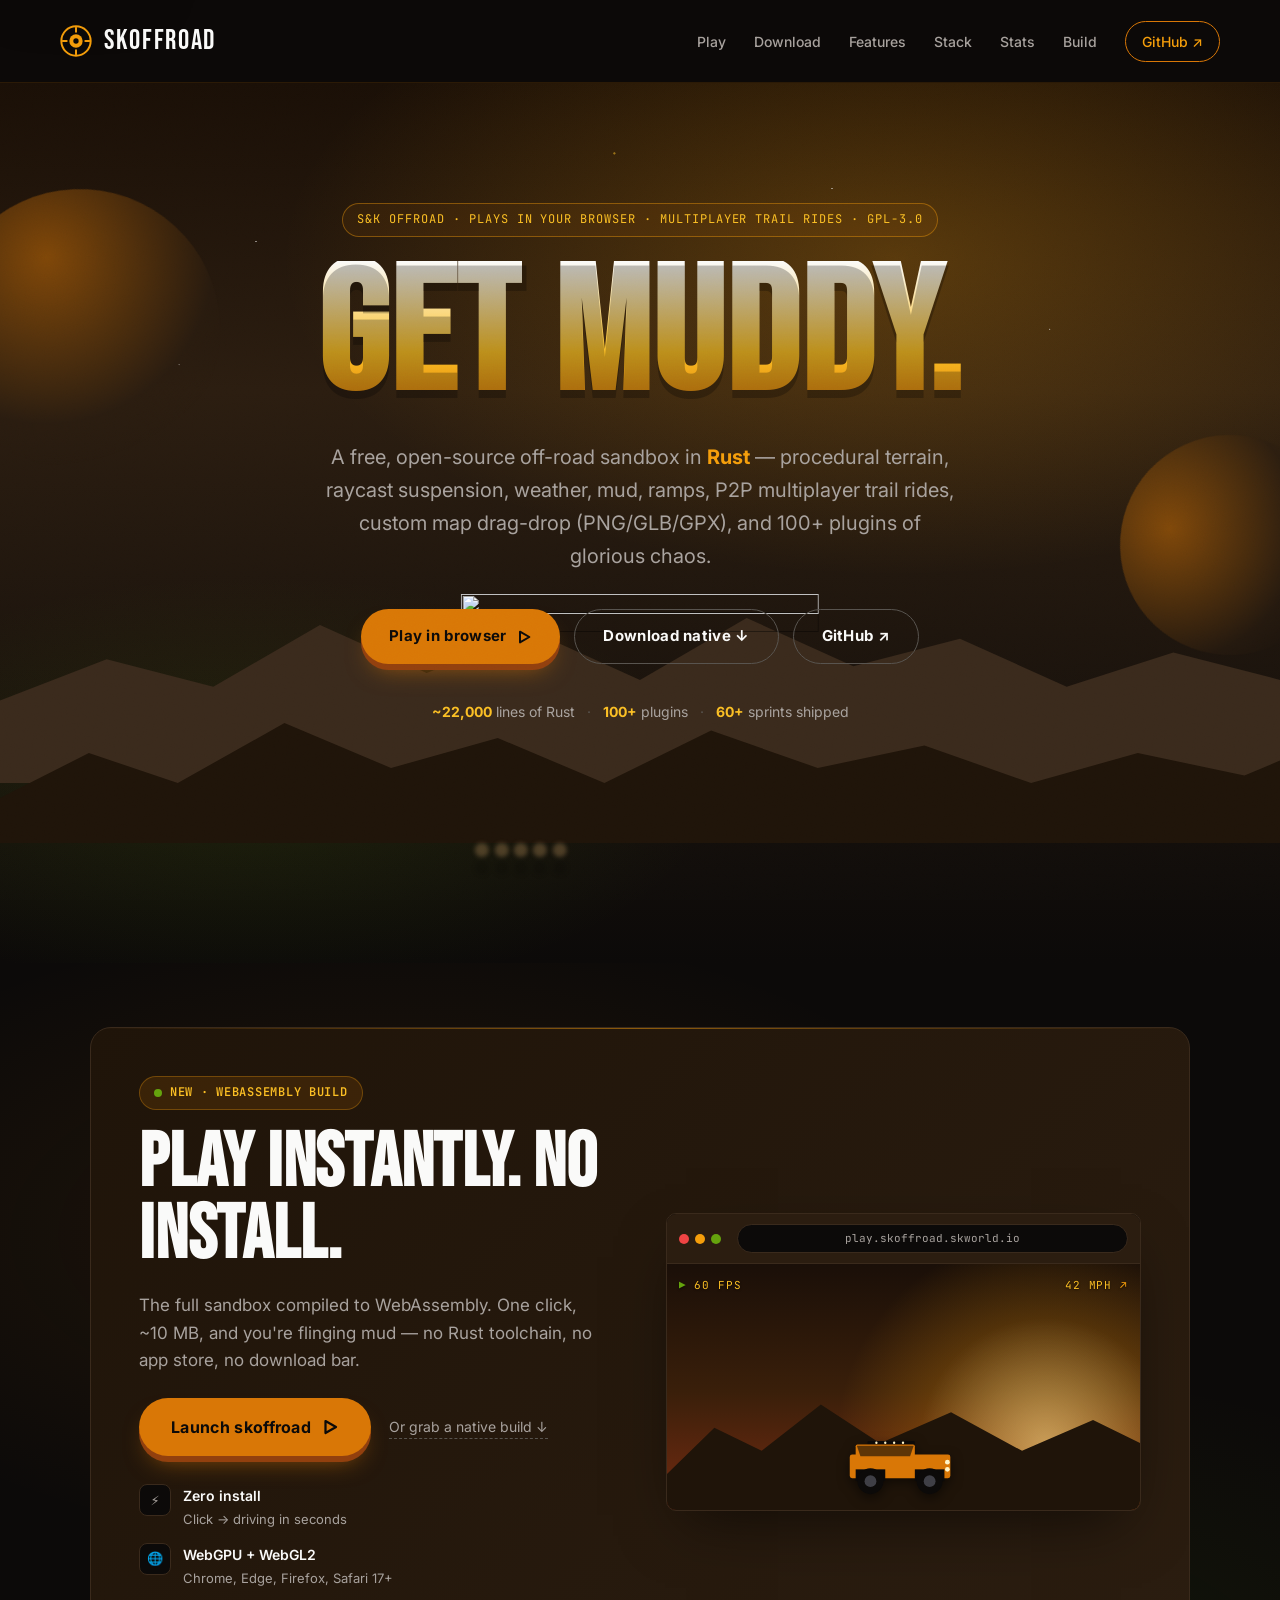
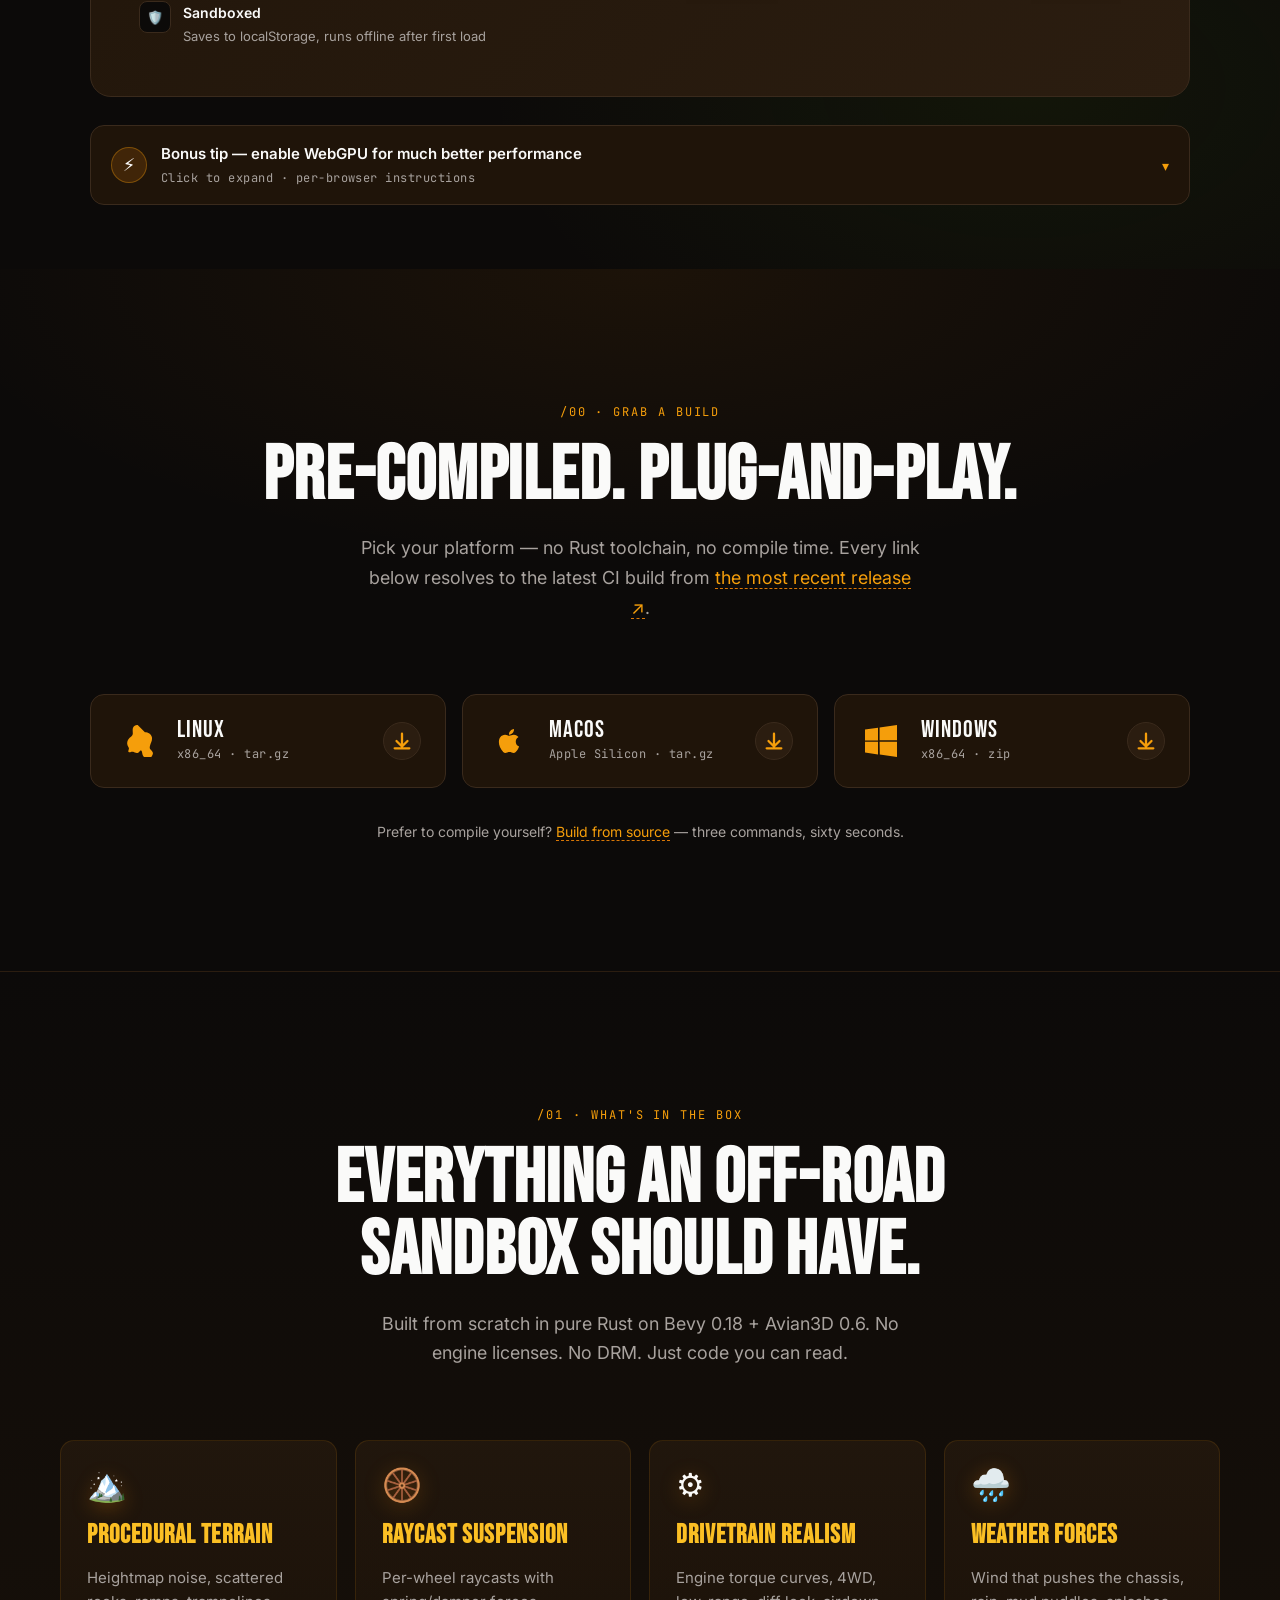
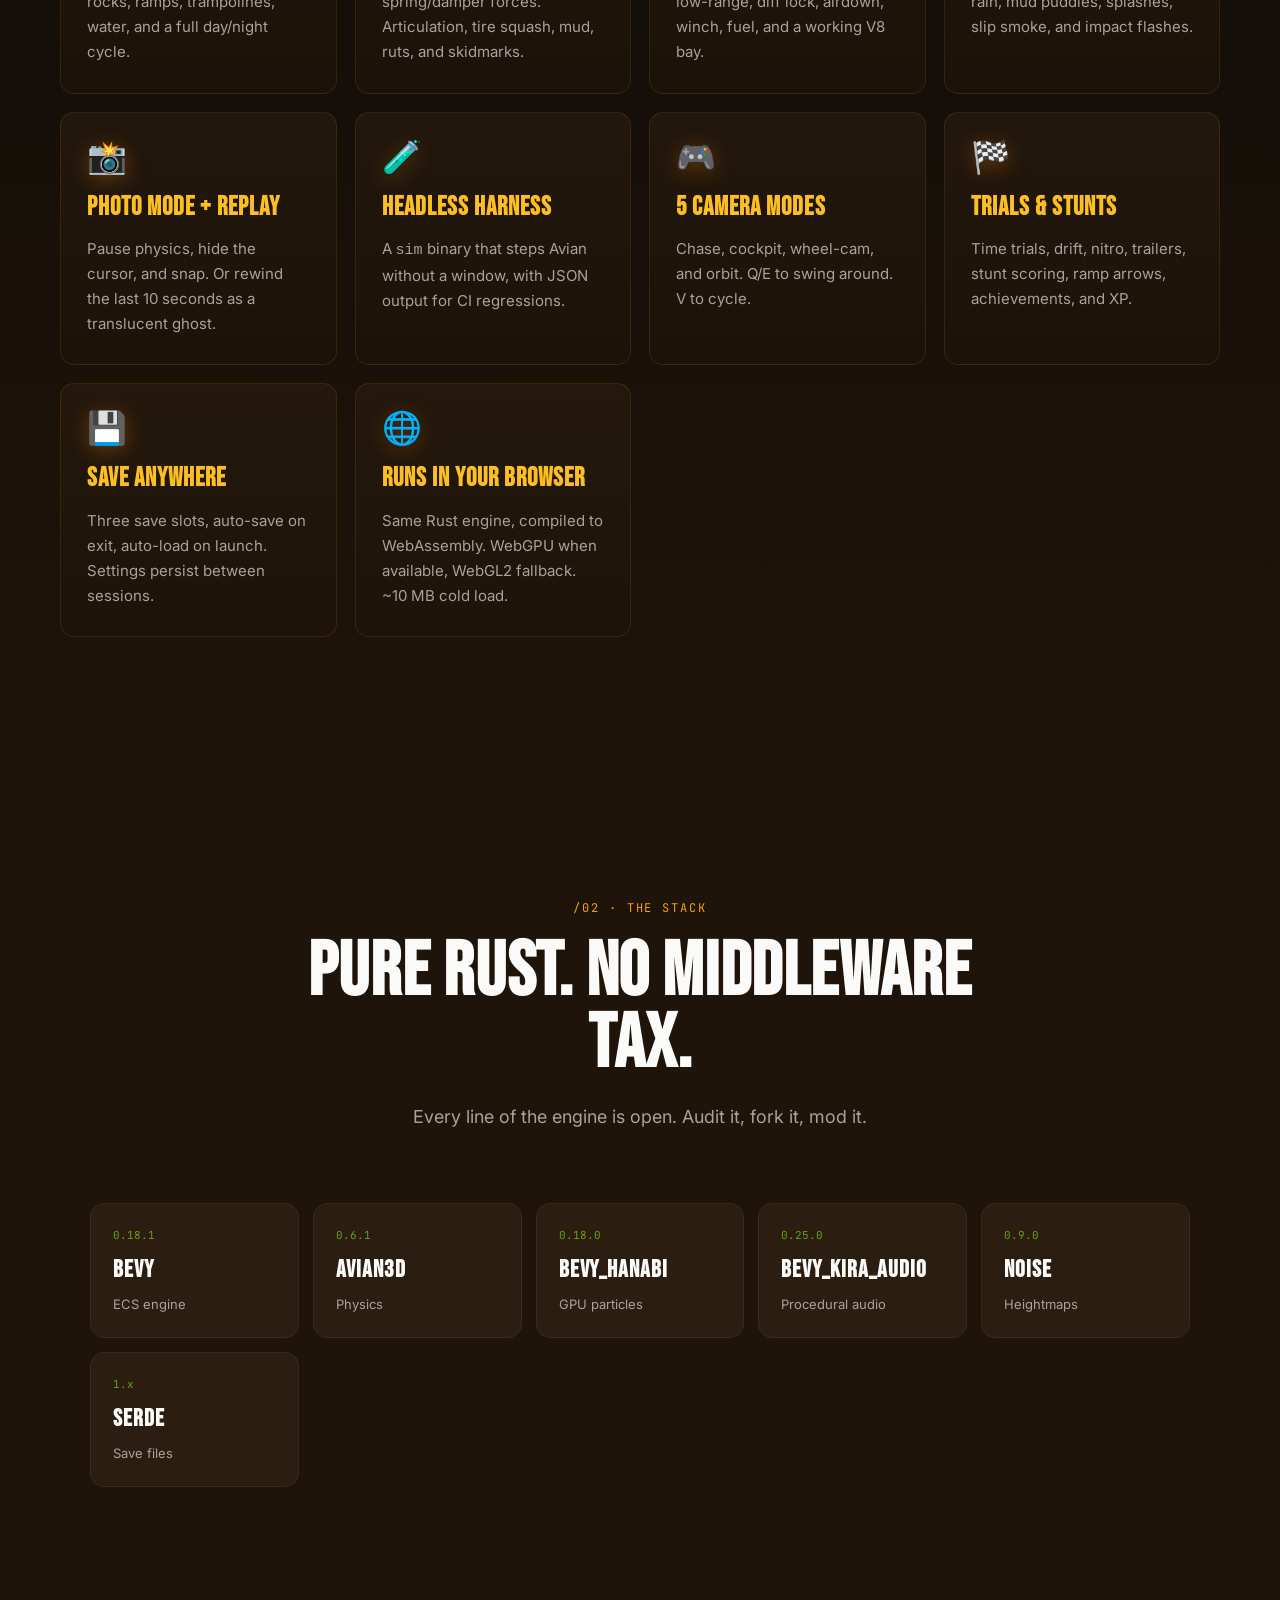
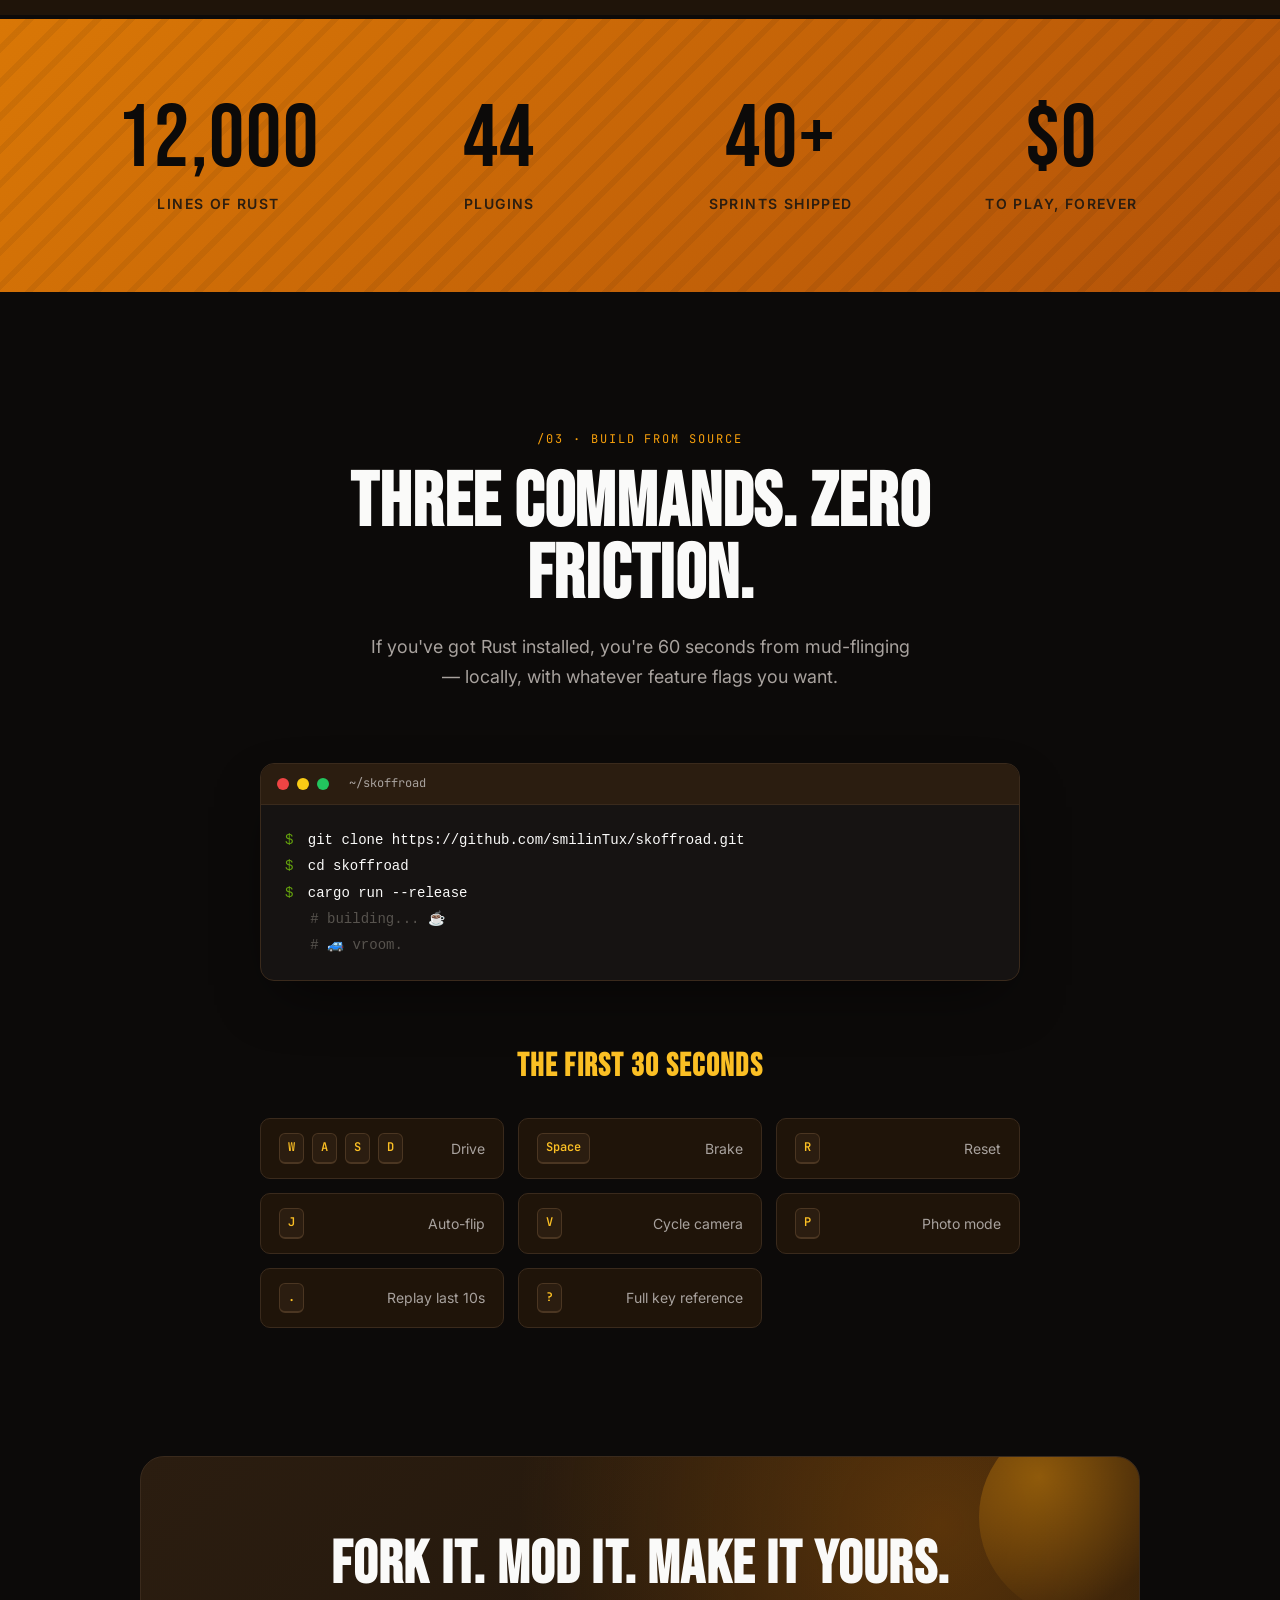
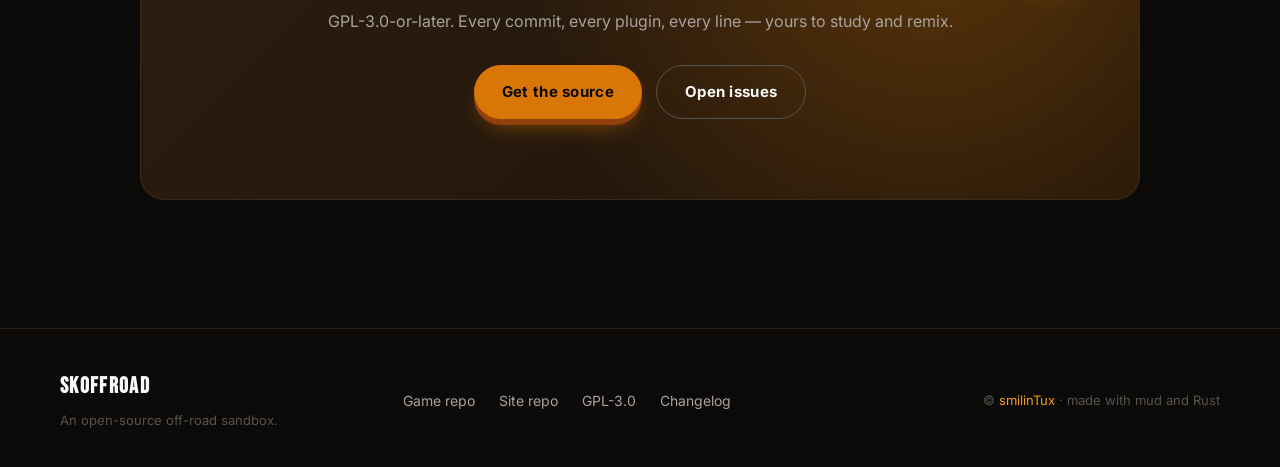
==== commit 8155f065: "perf/seo: non-blocking font load, image dims (CLS), preload mascot, extra meta Co-Authored-By: Claud" ====
--- a/index.html
+++ b/index.html
@@ -4,7 +4,11 @@
 <meta charset="utf-8" />
 <meta name="viewport" content="width=device-width, initial-scale=1" />
 <title>skoffroad — get muddy. (an open-source off-road sandbox)</title>
-<meta name="description" content="skoffroad is a free, open-source off-road sandbox built in Rust with Bevy and Avian3D. Plays in your browser via WebAssembly, or download native builds for Linux, macOS, and Windows. Procedural terrain, raycast suspension, weather, mud, ramps, and 44 plugins of chaos." />
+<meta name="description" content="skoffroad is a free, open-source off-road sandbox built in Rust with Bevy and Avian3D. Plays in your browser via WebAssembly, or download native builds for Linux, macOS, and Windows. Procedural terrain, raycast suspension, weather, mud, ramps, and 100+ plugins of chaos." />
+<meta name="keywords" content="off-road game, open source game, Rust game, Bevy engine, Avian3D, WebAssembly game, physics sandbox, procedural terrain, free game, GPL-3.0" />
+<meta name="author" content="smilinTux" />
+<meta name="robots" content="index, follow, max-image-preview:large" />
+<meta name="color-scheme" content="dark" />
 
 <!-- Open Graph -->
 <meta property="og:title" content="skoffroad — get muddy. (now in your browser)" />
@@ -74,7 +78,10 @@
 </script>
 <link rel="preconnect" href="https://fonts.googleapis.com" />
 <link rel="preconnect" href="https://fonts.gstatic.com" crossorigin />
-<link href="https://fonts.googleapis.com/css2?family=Bebas+Neue&family=Inter:wght@400;500;600;700;800&family=JetBrains+Mono:wght@400;600&display=swap" rel="stylesheet" />
+<!-- Non-render-blocking font load: preload as style, then flip to stylesheet on load. -->
+<link rel="preload" as="style" href="https://fonts.googleapis.com/css2?family=Bebas+Neue&family=Inter:wght@400;500;600;700;800&family=JetBrains+Mono:wght@400;600&display=swap" onload="this.onload=null;this.rel='stylesheet'" />
+<noscript><link href="https://fonts.googleapis.com/css2?family=Bebas+Neue&family=Inter:wght@400;500;600;700;800&family=JetBrains+Mono:wght@400;600&display=swap" rel="stylesheet" /></noscript>
+<link rel="preload" as="image" href="assets/penguin-mascot.svg" fetchpriority="high" />
 <link rel="stylesheet" href="styles.css" />
 </head>
 <body>
@@ -152,7 +159,7 @@
   </div>
 
   <div class="hero-jeep" aria-hidden="true">
-    <img src="assets/penguin-mascot.svg" alt="" />
+    <img src="assets/penguin-mascot.svg" alt="" width="480" height="360" decoding="async" fetchpriority="high" />
     <div class="dust" aria-hidden="true">
       <span></span><span></span><span></span><span></span><span></span>
     </div>
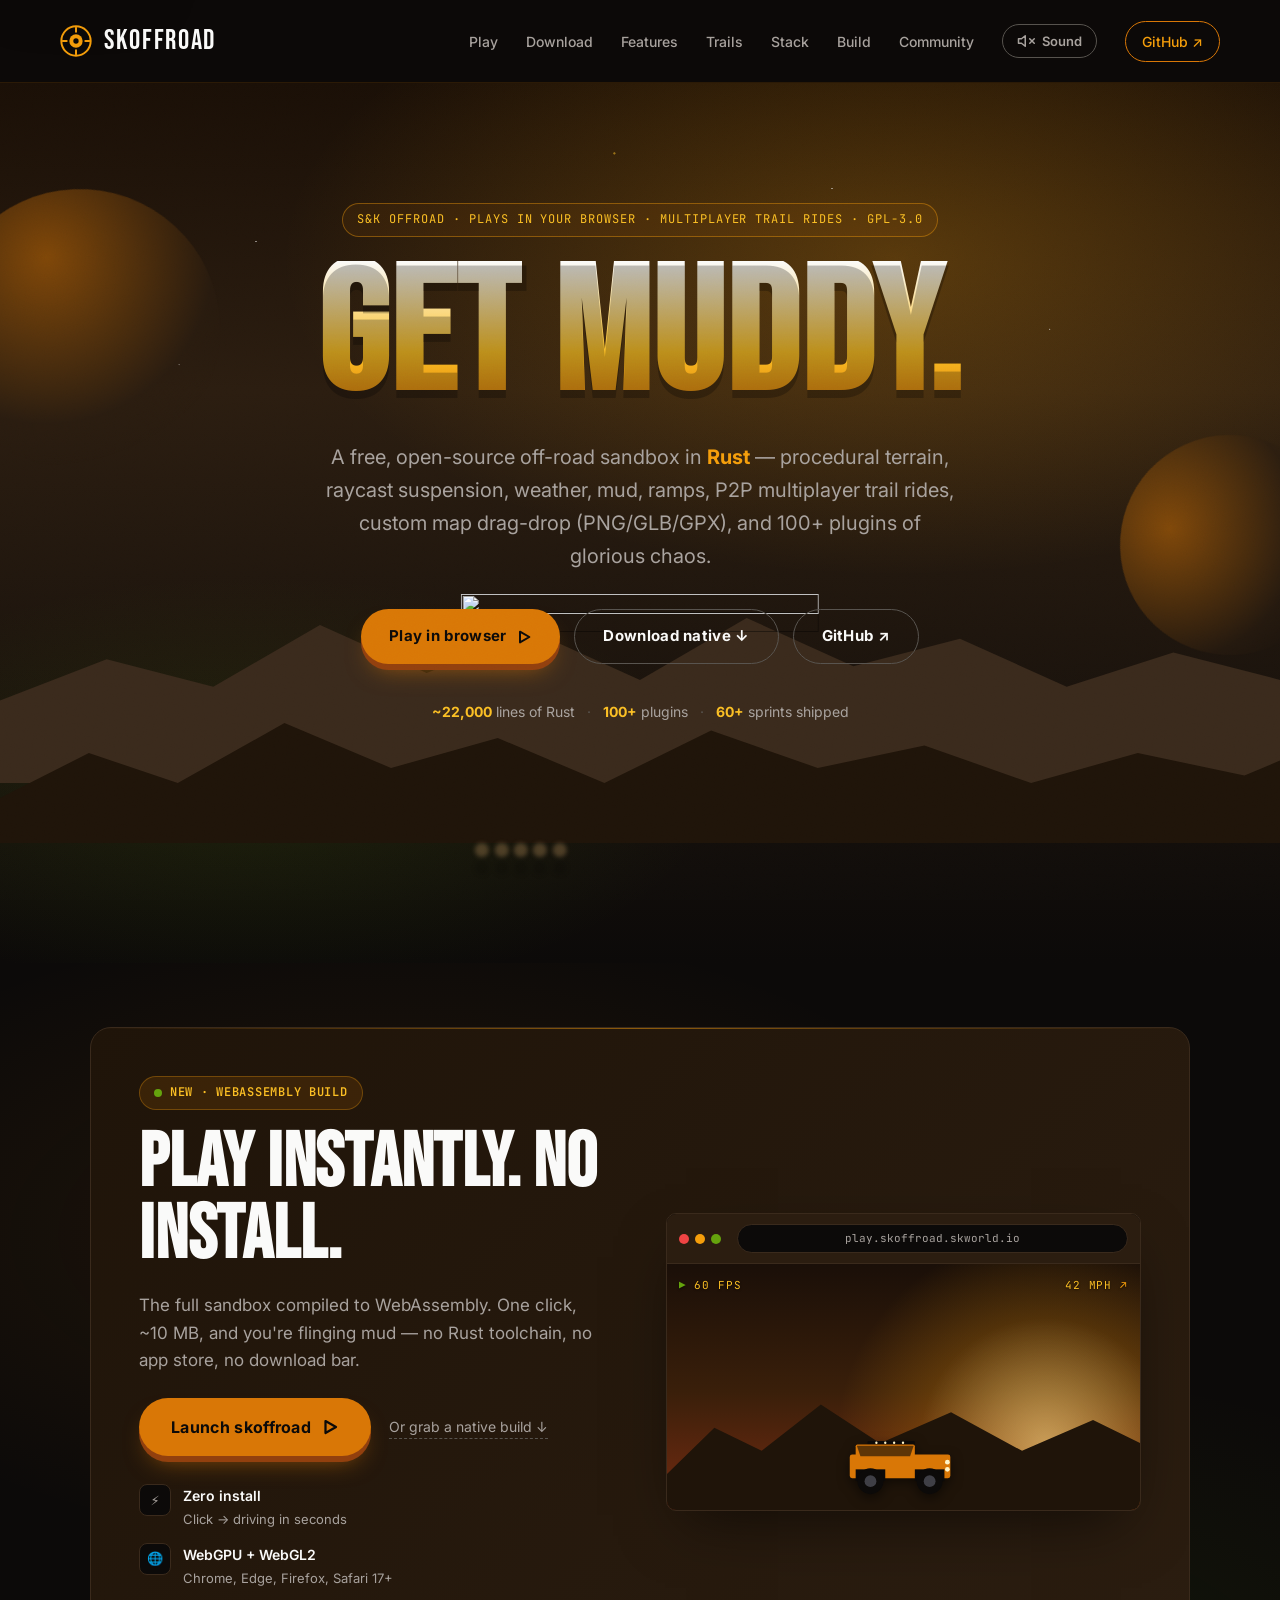
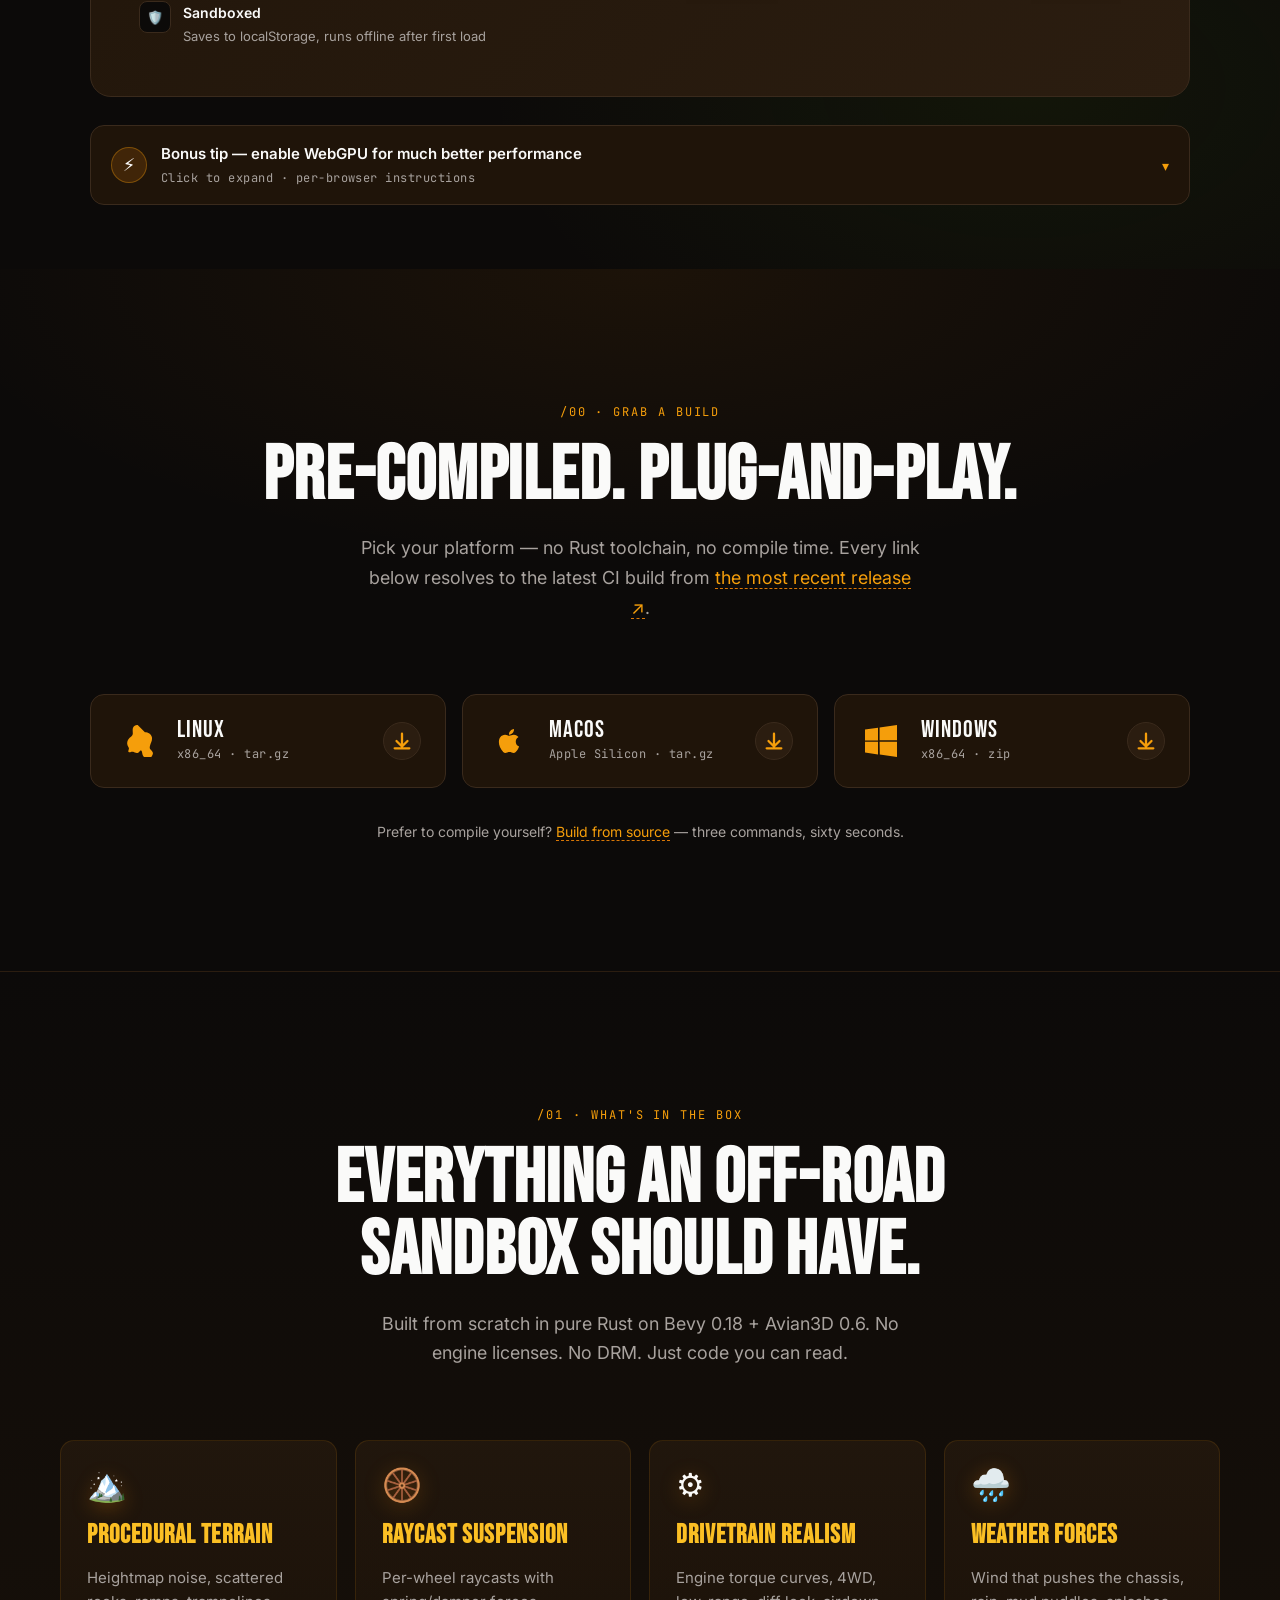
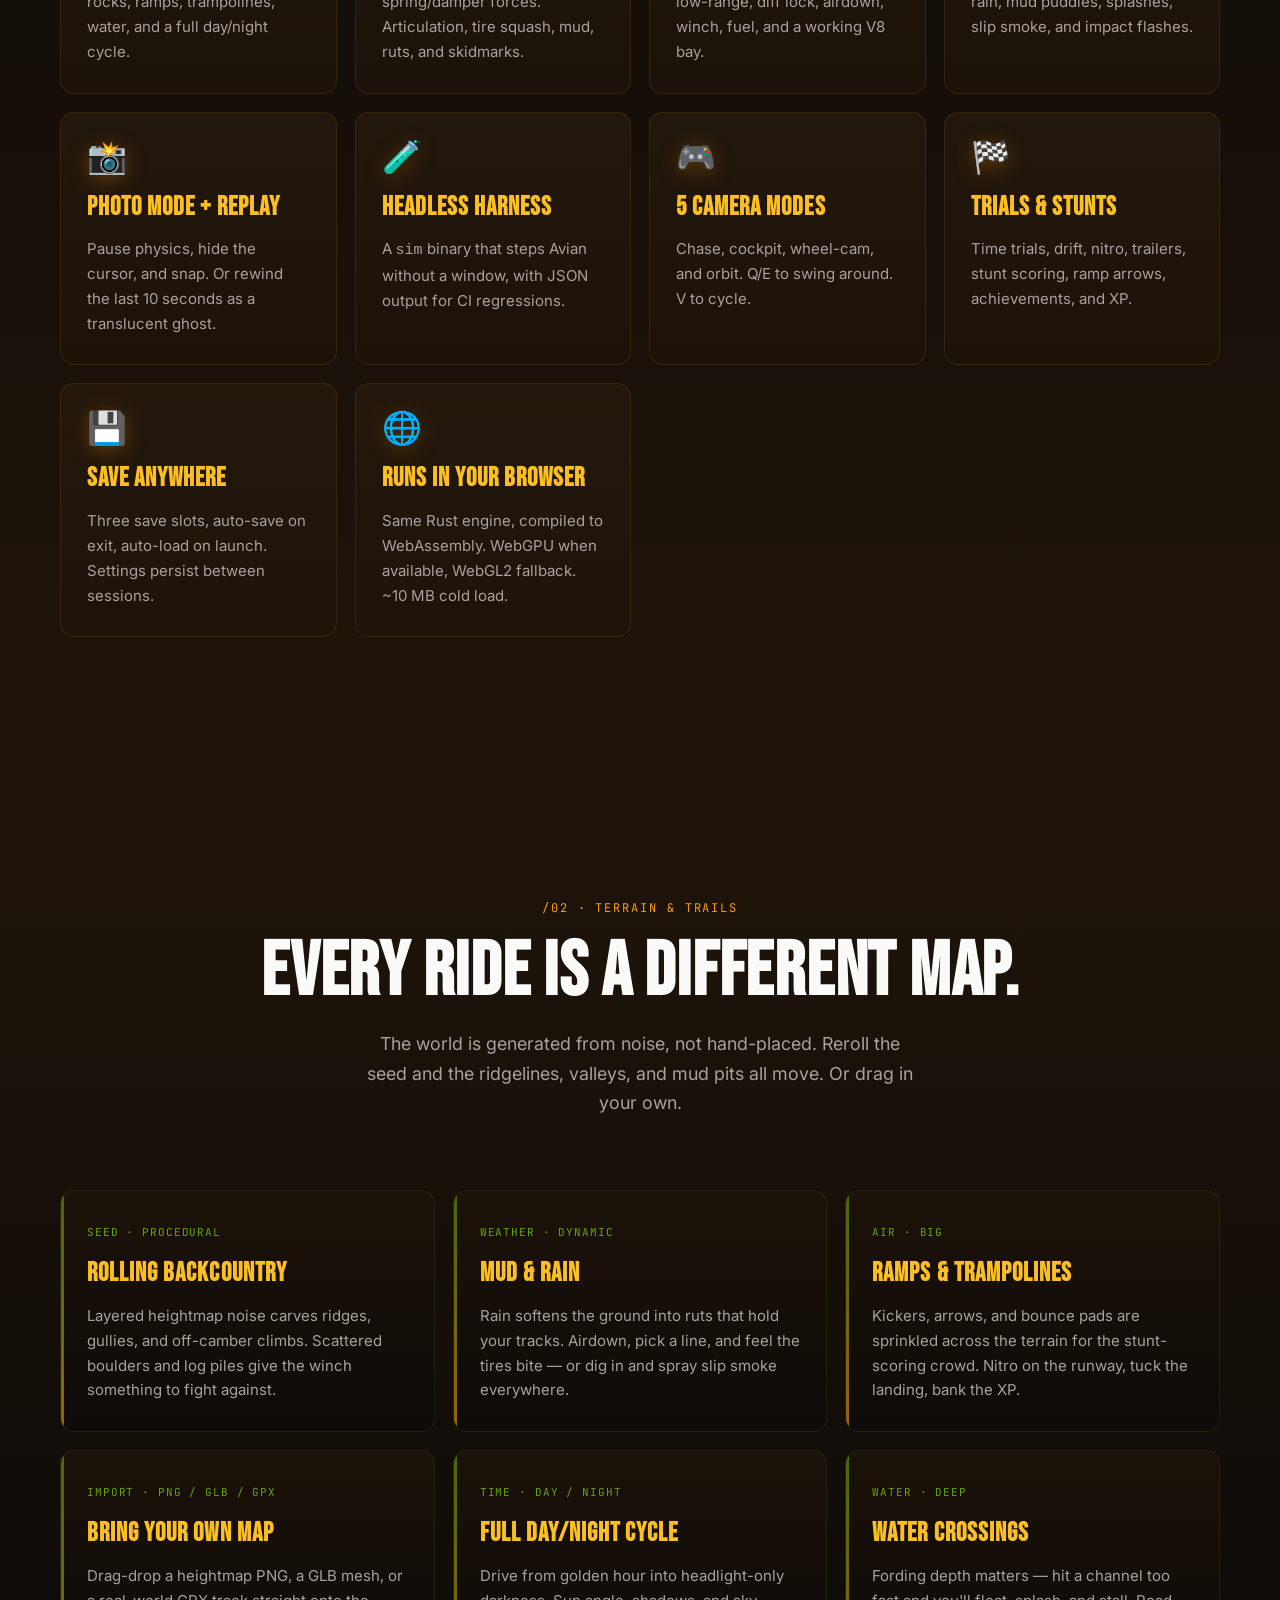
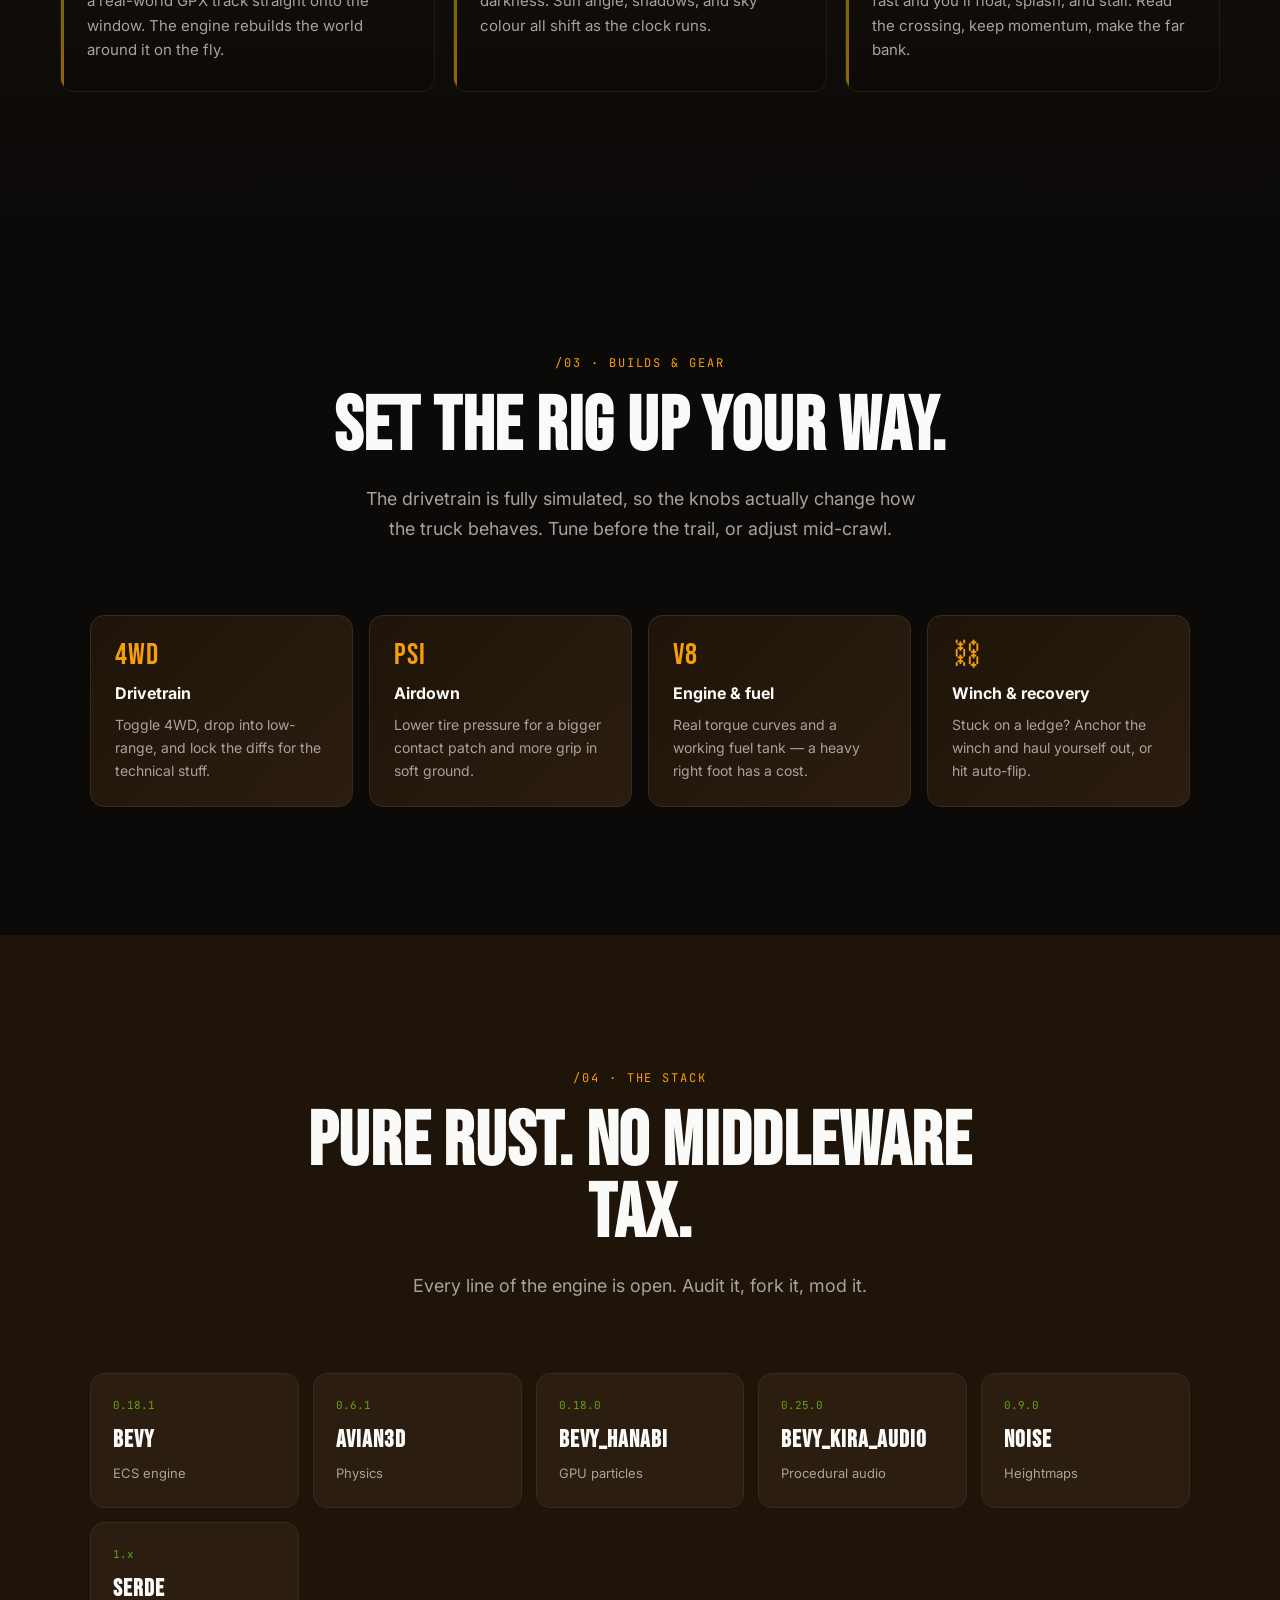
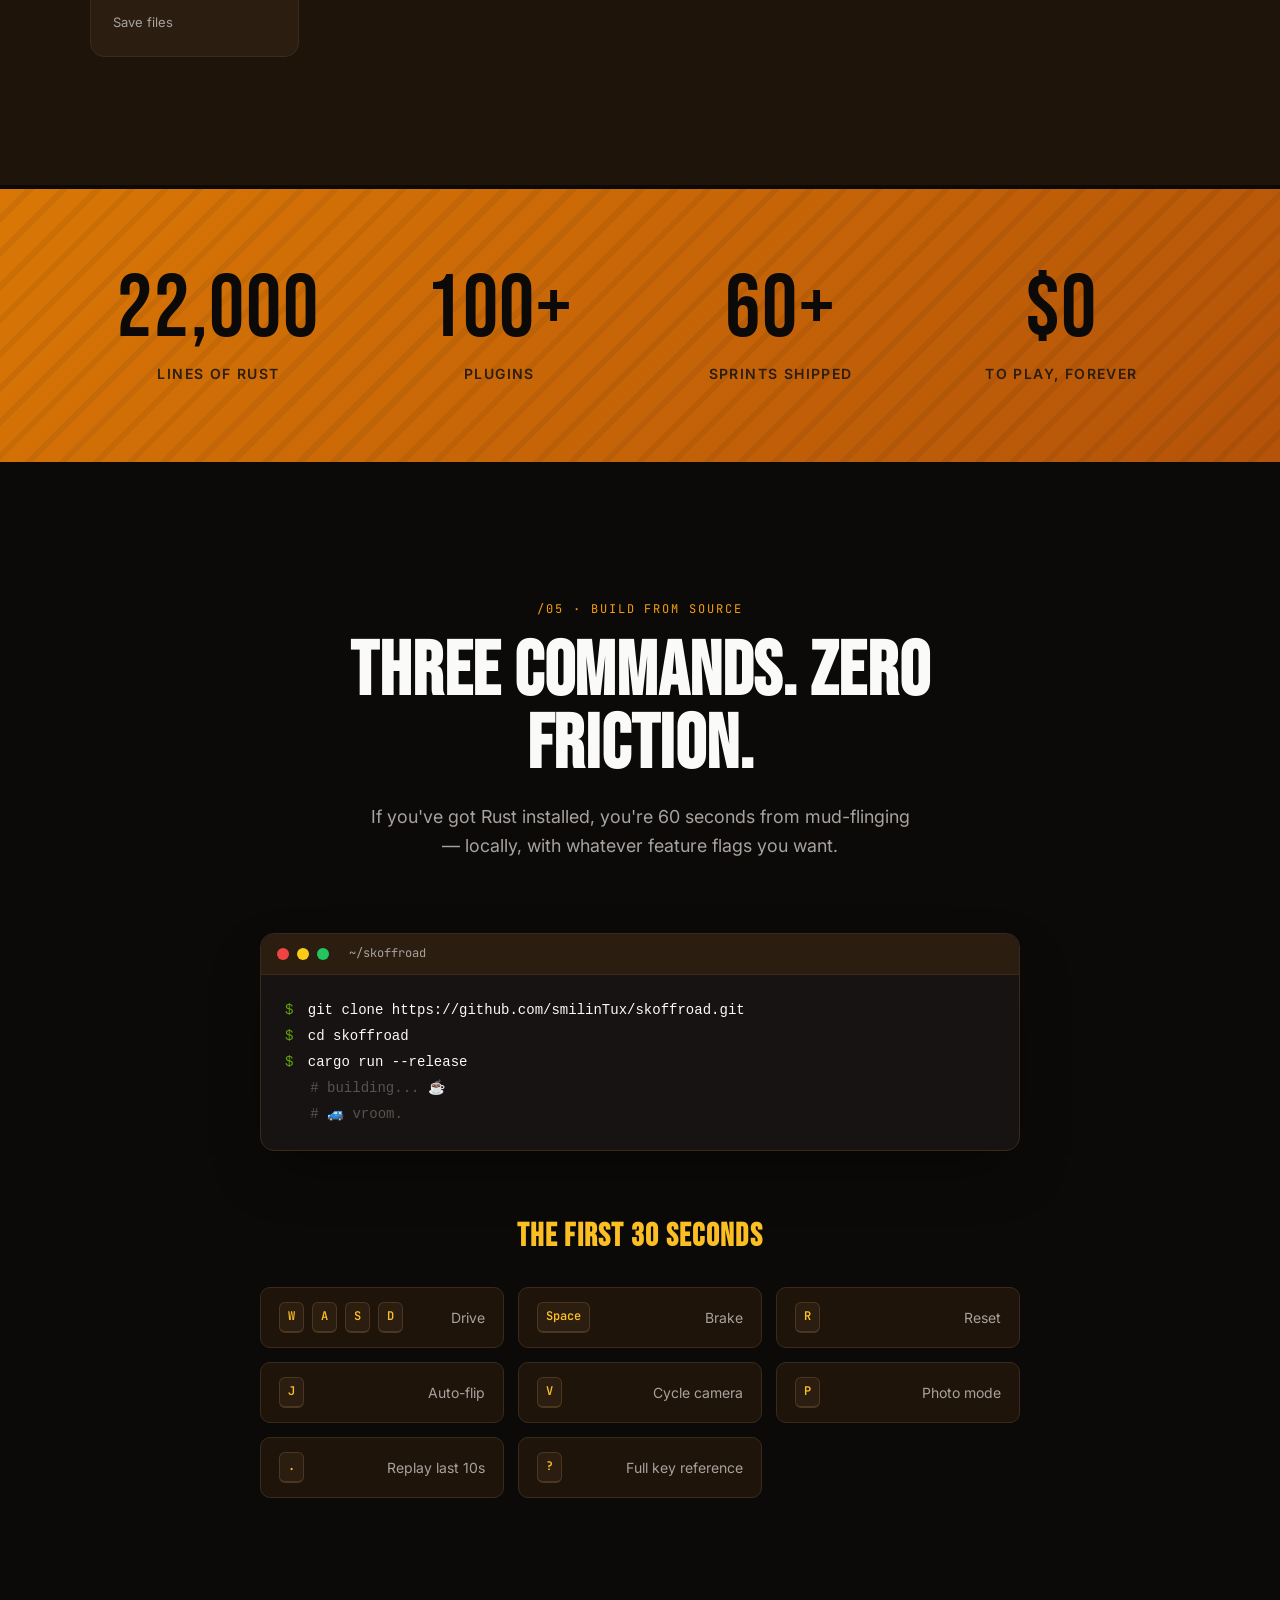
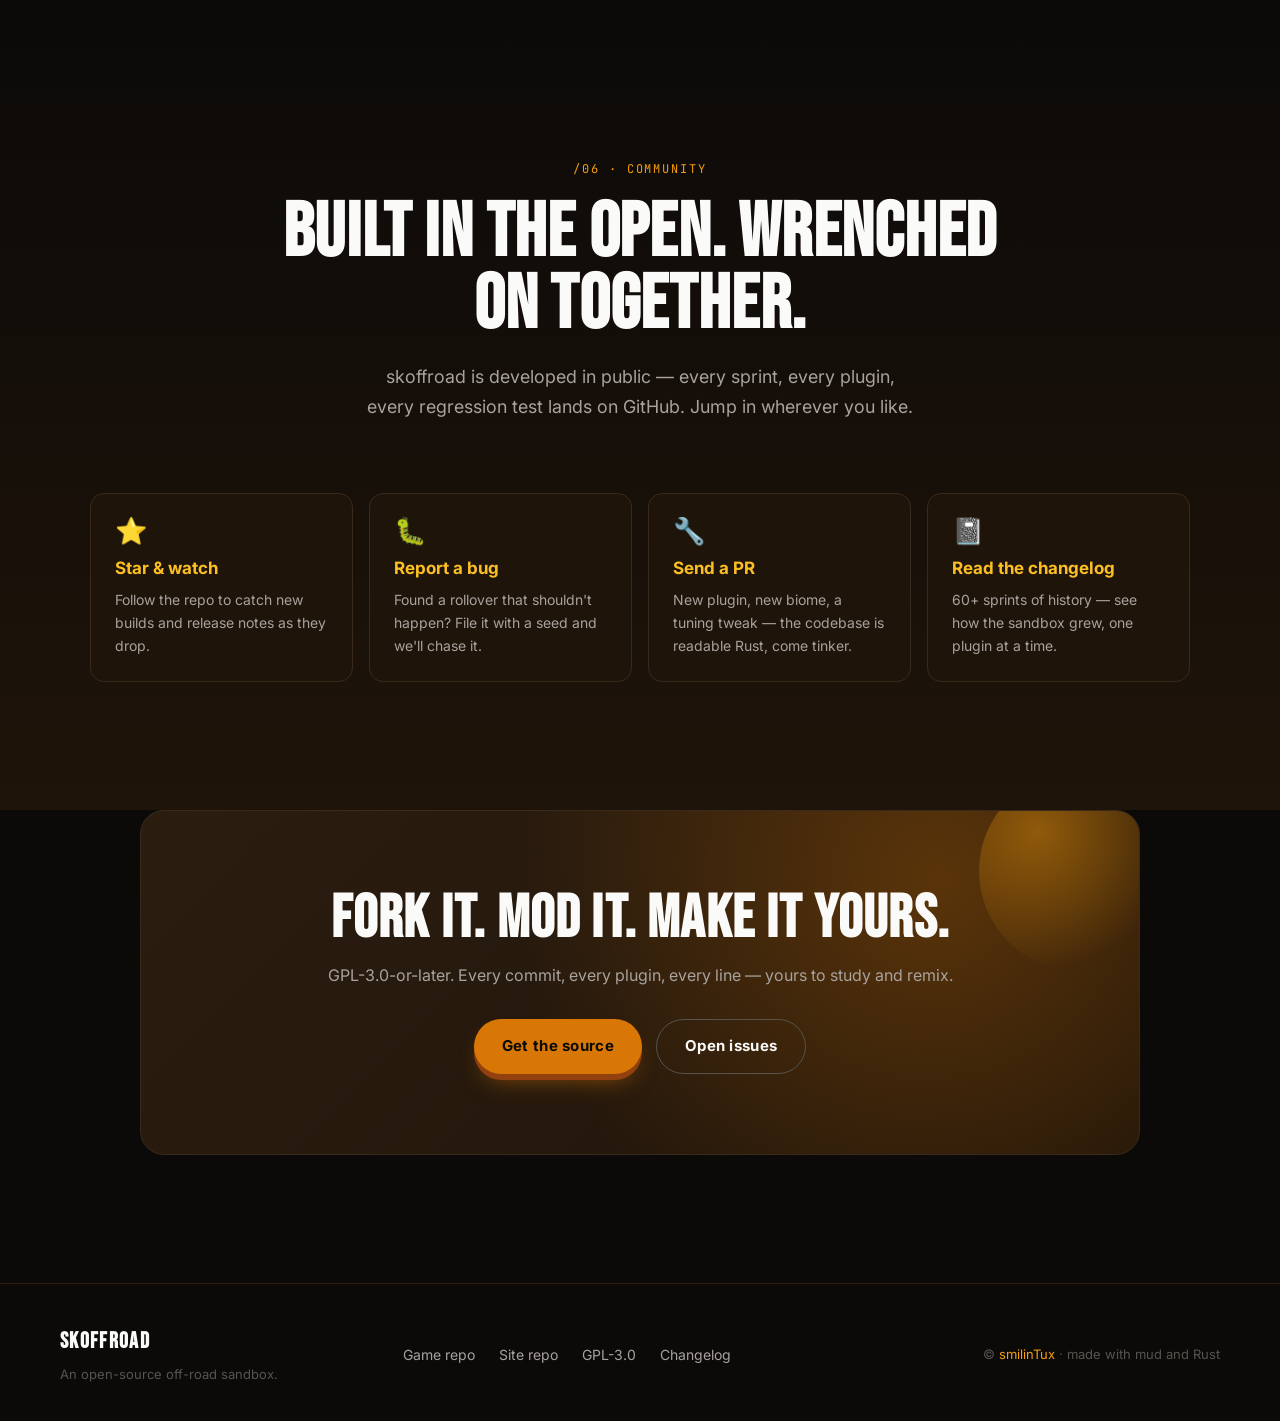
==== commit be97ca1a: "content: add trails/terrain, builds+gear, community sections; reconcile stats; nav + styles Co-Autho" ====
--- a/index.html
+++ b/index.html
@@ -109,9 +109,15 @@
     <a href="#play">Play</a>
     <a href="#download">Download</a>
     <a href="#features">Features</a>
+    <a href="#trails">Trails</a>
     <a href="#stack">Stack</a>
-    <a href="#stats">Stats</a>
     <a href="#build">Build</a>
+    <a href="#community">Community</a>
+    <button type="button" class="sound-toggle" id="sound-toggle" aria-pressed="false" aria-label="Enable ambient sound" title="Sound is off — click to enable">
+      <svg class="sound-icon sound-icon-off" width="18" height="18" viewBox="0 0 24 24" fill="none" stroke="currentColor" stroke-width="2" stroke-linecap="round" stroke-linejoin="round" aria-hidden="true"><path d="M11 5 6 9H2v6h4l5 4V5z"/><line x1="23" y1="9" x2="17" y2="15"/><line x1="17" y1="9" x2="23" y2="15"/></svg>
+      <svg class="sound-icon sound-icon-on" width="18" height="18" viewBox="0 0 24 24" fill="none" stroke="currentColor" stroke-width="2" stroke-linecap="round" stroke-linejoin="round" aria-hidden="true"><path d="M11 5 6 9H2v6h4l5 4V5z"/><path d="M15.54 8.46a5 5 0 0 1 0 7.07"/><path d="M19.07 4.93a10 10 0 0 1 0 14.14"/></svg>
+      <span class="sound-toggle-label">Sound</span>
+    </button>
     <a class="nav-cta" href="https://github.com/smilinTux/skoffroad" target="_blank" rel="noopener">GitHub ↗</a>
   </nav>
 </header>
@@ -416,9 +422,79 @@
   </div>
 </section>
 
+<section id="trails" class="section section-trails" aria-labelledby="trails-heading">
+  <div class="section-head">
+    <span class="kicker">/02 · terrain &amp; trails</span>
+    <h2 id="trails-heading">Every ride is a different map.</h2>
+    <p>The world is generated from noise, not hand-placed. Reroll the seed and the ridgelines, valleys, and mud pits all move. Or drag in your own.</p>
+  </div>
+  <div class="trail-grid">
+    <article class="trail-card">
+      <span class="trail-tag" aria-hidden="true">seed · procedural</span>
+      <h3>Rolling backcountry</h3>
+      <p>Layered heightmap noise carves ridges, gullies, and off-camber climbs. Scattered boulders and log piles give the winch something to fight against.</p>
+    </article>
+    <article class="trail-card">
+      <span class="trail-tag" aria-hidden="true">weather · dynamic</span>
+      <h3>Mud &amp; rain</h3>
+      <p>Rain softens the ground into ruts that hold your tracks. Airdown, pick a line, and feel the tires bite — or dig in and spray slip smoke everywhere.</p>
+    </article>
+    <article class="trail-card">
+      <span class="trail-tag" aria-hidden="true">air · big</span>
+      <h3>Ramps &amp; trampolines</h3>
+      <p>Kickers, arrows, and bounce pads are sprinkled across the terrain for the stunt-scoring crowd. Nitro on the runway, tuck the landing, bank the XP.</p>
+    </article>
+    <article class="trail-card">
+      <span class="trail-tag" aria-hidden="true">import · PNG / GLB / GPX</span>
+      <h3>Bring your own map</h3>
+      <p>Drag-drop a heightmap PNG, a GLB mesh, or a real-world GPX track straight onto the window. The engine rebuilds the world around it on the fly.</p>
+    </article>
+    <article class="trail-card">
+      <span class="trail-tag" aria-hidden="true">time · day / night</span>
+      <h3>Full day/night cycle</h3>
+      <p>Drive from golden hour into headlight-only darkness. Sun angle, shadows, and sky colour all shift as the clock runs.</p>
+    </article>
+    <article class="trail-card">
+      <span class="trail-tag" aria-hidden="true">water · deep</span>
+      <h3>Water crossings</h3>
+      <p>Fording depth matters — hit a channel too fast and you'll float, splash, and stall. Read the crossing, keep momentum, make the far bank.</p>
+    </article>
+  </div>
+</section>
+
+<section id="rig" class="section section-rig" aria-labelledby="rig-heading">
+  <div class="section-head">
+    <span class="kicker">/03 · builds &amp; gear</span>
+    <h2 id="rig-heading">Set the rig up your way.</h2>
+    <p>The drivetrain is fully simulated, so the knobs actually change how the truck behaves. Tune before the trail, or adjust mid-crawl.</p>
+  </div>
+  <div class="rig-grid">
+    <div class="rig-card">
+      <span class="rig-num" aria-hidden="true">4WD</span>
+      <strong>Drivetrain</strong>
+      <p>Toggle 4WD, drop into low-range, and lock the diffs for the technical stuff.</p>
+    </div>
+    <div class="rig-card">
+      <span class="rig-num" aria-hidden="true">PSI</span>
+      <strong>Airdown</strong>
+      <p>Lower tire pressure for a bigger contact patch and more grip in soft ground.</p>
+    </div>
+    <div class="rig-card">
+      <span class="rig-num" aria-hidden="true">V8</span>
+      <strong>Engine &amp; fuel</strong>
+      <p>Real torque curves and a working fuel tank — a heavy right foot has a cost.</p>
+    </div>
+    <div class="rig-card">
+      <span class="rig-num" aria-hidden="true">⛓</span>
+      <strong>Winch &amp; recovery</strong>
+      <p>Stuck on a ledge? Anchor the winch and haul yourself out, or hit auto-flip.</p>
+    </div>
+  </div>
+</section>
+
 <section id="stack" class="section section-stack" aria-labelledby="stack-heading">
   <div class="section-head">
-    <span class="kicker">/02 · the stack</span>
+    <span class="kicker">/04 · the stack</span>
     <h2 id="stack-heading">Pure Rust. No middleware tax.</h2>
     <p>Every line of the engine is open. Audit it, fork it, mod it.</p>
   </div>
@@ -435,15 +511,15 @@
 <section id="stats" class="section section-stats" aria-label="skoffroad by the numbers">
   <div class="stats-grid">
     <div class="stat">
-      <span class="stat-number" data-target="12000">12,000</span>
+      <span class="stat-number" data-target="22000">22,000</span>
       <span class="stat-label">lines of Rust</span>
     </div>
     <div class="stat">
-      <span class="stat-number" data-target="44">44</span>
+      <span class="stat-number" data-target="100">100+</span>
       <span class="stat-label">plugins</span>
     </div>
     <div class="stat">
-      <span class="stat-number" data-target="40">40+</span>
+      <span class="stat-number" data-target="60">60+</span>
       <span class="stat-label">sprints shipped</span>
     </div>
     <div class="stat">
@@ -455,7 +531,7 @@
 
 <section id="build" class="section section-play" aria-labelledby="build-heading">
   <div class="section-head">
-    <span class="kicker">/03 · build from source</span>
+    <span class="kicker">/05 · build from source</span>
     <h2 id="build-heading">Three commands. Zero friction.</h2>
     <p>If you've got Rust installed, you're 60 seconds from mud-flinging — locally, with whatever feature flags you want.</p>
   </div>
@@ -486,6 +562,36 @@
   </div>
 </section>
 
+<section id="community" class="section section-community" aria-labelledby="community-heading">
+  <div class="section-head">
+    <span class="kicker">/06 · community</span>
+    <h2 id="community-heading">Built in the open. Wrenched on together.</h2>
+    <p>skoffroad is developed in public — every sprint, every plugin, every regression test lands on GitHub. Jump in wherever you like.</p>
+  </div>
+  <div class="community-grid">
+    <a class="community-card" href="https://github.com/smilinTux/skoffroad" target="_blank" rel="noopener">
+      <span class="community-icon" aria-hidden="true">⭐</span>
+      <strong>Star &amp; watch</strong>
+      <span>Follow the repo to catch new builds and release notes as they drop.</span>
+    </a>
+    <a class="community-card" href="https://github.com/smilinTux/skoffroad/issues" target="_blank" rel="noopener">
+      <span class="community-icon" aria-hidden="true">🐛</span>
+      <strong>Report a bug</strong>
+      <span>Found a rollover that shouldn't happen? File it with a seed and we'll chase it.</span>
+    </a>
+    <a class="community-card" href="https://github.com/smilinTux/skoffroad/pulls" target="_blank" rel="noopener">
+      <span class="community-icon" aria-hidden="true">🔧</span>
+      <strong>Send a PR</strong>
+      <span>New plugin, new biome, a tuning tweak — the codebase is readable Rust, come tinker.</span>
+    </a>
+    <a class="community-card" href="https://github.com/smilinTux/skoffroad/blob/main/CHANGELOG.md" target="_blank" rel="noopener">
+      <span class="community-icon" aria-hidden="true">📓</span>
+      <strong>Read the changelog</strong>
+      <span>60+ sprints of history — see how the sandbox grew, one plugin at a time.</span>
+    </a>
+  </div>
+</section>
+
 <section class="section section-cta" aria-labelledby="cta-heading">
   <div class="cta-card">
     <h2 id="cta-heading">Fork it. Mod it. Make it yours.</h2>
--- a/styles.css
+++ b/styles.css
@@ -1173,8 +1173,183 @@
   .footer-links { justify-content: center; }
 }
 
+/* ============================ TRAILS ============================ */
+
+.section-trails {
+  background: linear-gradient(180deg, var(--dirt-800) 0%, var(--dirt-900) 100%);
+}
+.trail-grid {
+  display: grid;
+  grid-template-columns: repeat(auto-fit, minmax(280px, 1fr));
+  gap: 18px;
+  max-width: 1200px;
+  margin: 0 auto;
+}
+.trail-card {
+  position: relative;
+  padding: 26px 26px 28px;
+  border: 1px solid rgba(101, 163, 13, 0.14);
+  border-radius: var(--radius);
+  background: linear-gradient(180deg, rgba(31, 20, 9, 0.7), rgba(12, 10, 9, 0.7));
+  transition: transform .2s ease, border-color .2s ease, box-shadow .2s ease;
+  overflow: hidden;
+}
+.trail-card::after {
+  content: "";
+  position: absolute;
+  left: 0; top: 0; bottom: 0;
+  width: 3px;
+  background: linear-gradient(180deg, var(--moss), var(--mud-400));
+  opacity: 0.6;
+}
+.trail-card:hover {
+  transform: translateY(-4px);
+  border-color: rgba(101, 163, 13, 0.4);
+  box-shadow: 0 20px 40px -20px rgba(101, 163, 13, 0.28);
+}
+.trail-tag {
+  display: inline-block;
+  font-family: var(--mono);
+  font-size: 11px;
+  letter-spacing: 0.08em;
+  text-transform: uppercase;
+  color: var(--moss);
+  margin-bottom: 12px;
+}
+.trail-card h3 {
+  font-family: var(--display);
+  font-size: 26px;
+  letter-spacing: 0.04em;
+  margin: 0 0 8px;
+  color: var(--mud-300);
+}
+.trail-card p { margin: 0; color: var(--steel); font-size: 15px; }
+
+/* ============================ RIG / GEAR ============================ */
+
+.section-rig { background: var(--dirt-900); }
+.rig-grid {
+  display: grid;
+  grid-template-columns: repeat(auto-fit, minmax(220px, 1fr));
+  gap: 16px;
+  max-width: 1100px;
+  margin: 0 auto;
+}
+.rig-card {
+  padding: 24px;
+  border: 1px solid var(--dirt-600);
+  border-radius: var(--radius);
+  background: linear-gradient(135deg, var(--dirt-800), var(--dirt-700));
+  transition: transform .18s ease, border-color .18s ease;
+}
+.rig-card:hover { transform: translateY(-3px); border-color: var(--mud-500); }
+.rig-num {
+  display: inline-block;
+  font-family: var(--display);
+  font-size: 30px;
+  letter-spacing: 0.04em;
+  color: var(--mud-400);
+  line-height: 1;
+  margin-bottom: 10px;
+}
+.rig-card strong {
+  display: block;
+  font-family: var(--body);
+  font-weight: 700;
+  font-size: 16px;
+  color: var(--bone);
+  margin-bottom: 6px;
+}
+.rig-card p { margin: 0; color: var(--steel); font-size: 14px; }
+
+/* ============================ COMMUNITY ============================ */
+
+.section-community {
+  background: linear-gradient(180deg, var(--dirt-900) 0%, var(--dirt-800) 100%);
+}
+.community-grid {
+  display: grid;
+  grid-template-columns: repeat(auto-fit, minmax(240px, 1fr));
+  gap: 16px;
+  max-width: 1100px;
+  margin: 0 auto;
+}
+.community-card {
+  display: flex;
+  flex-direction: column;
+  gap: 6px;
+  padding: 24px;
+  border: 1px solid var(--dirt-600);
+  border-radius: var(--radius);
+  background: var(--dirt-800);
+  text-decoration: none;
+  color: var(--bone);
+  transition: transform .18s ease, border-color .18s ease, background .18s ease, box-shadow .18s ease;
+}
+.community-card:hover {
+  transform: translateY(-4px);
+  border-color: var(--mud-400);
+  background: var(--dirt-700);
+  box-shadow: 0 16px 34px -18px rgba(245, 158, 11, 0.3);
+}
+.community-icon { font-size: 26px; line-height: 1; margin-bottom: 4px; }
+.community-card strong { font-size: 17px; color: var(--mud-300); font-weight: 700; }
+.community-card > span:last-child { color: var(--steel); font-size: 14px; }
+
+/* ============================ SOUND TOGGLE ============================ */
+
+.sound-toggle {
+  display: inline-flex;
+  align-items: center;
+  gap: 7px;
+  padding: 7px 14px;
+  font-family: var(--body);
+  font-size: 13px;
+  font-weight: 600;
+  color: var(--steel);
+  background: transparent;
+  border: 1.5px solid var(--steel-d);
+  border-radius: 999px;
+  cursor: pointer;
+  transition: color .15s ease, border-color .15s ease, background .15s ease;
+}
+.sound-toggle:hover { color: var(--mud-400); border-color: var(--mud-400); }
+.sound-toggle .sound-icon { display: none; }
+.sound-toggle .sound-icon-off { display: block; }
+.sound-toggle[aria-pressed="true"] {
+  color: var(--mud-300);
+  border-color: var(--mud-500);
+  background: rgba(217, 119, 6, 0.12);
+}
+.sound-toggle[aria-pressed="true"] .sound-icon-off { display: none; }
+.sound-toggle[aria-pressed="true"] .sound-icon-on { display: block; }
+.sound-toggle-label { line-height: 1; }
+
+@media (max-width: 720px) {
+  .sound-toggle-label { display: none; }
+  .sound-toggle { padding: 8px; }
+}
+
+/* ============================ SCROLL REVEAL ============================ */
+
+/* Applied by JS only when motion is allowed; JS adds .reveal to targets,
+   then .is-visible when they scroll into view. No-JS / reduced-motion users
+   never get the class, so content is always visible by default. */
+.reveal {
+  opacity: 0;
+  transform: translateY(24px);
+  transition: opacity .6s ease, transform .6s ease;
+  will-change: opacity, transform;
+}
+.reveal.is-visible {
+  opacity: 1;
+  transform: none;
+}
+
 /* ============================ MOTION RESPECT ============================ */
 
 @media (prefers-reduced-motion: reduce) {
   *, *::before, *::after { animation-duration: 0s !important; transition-duration: 0s !important; }
-}
+  /* Safety net: never hide content if a reveal class slipped through. */
+  .reveal { opacity: 1 !important; transform: none !important; }
+}
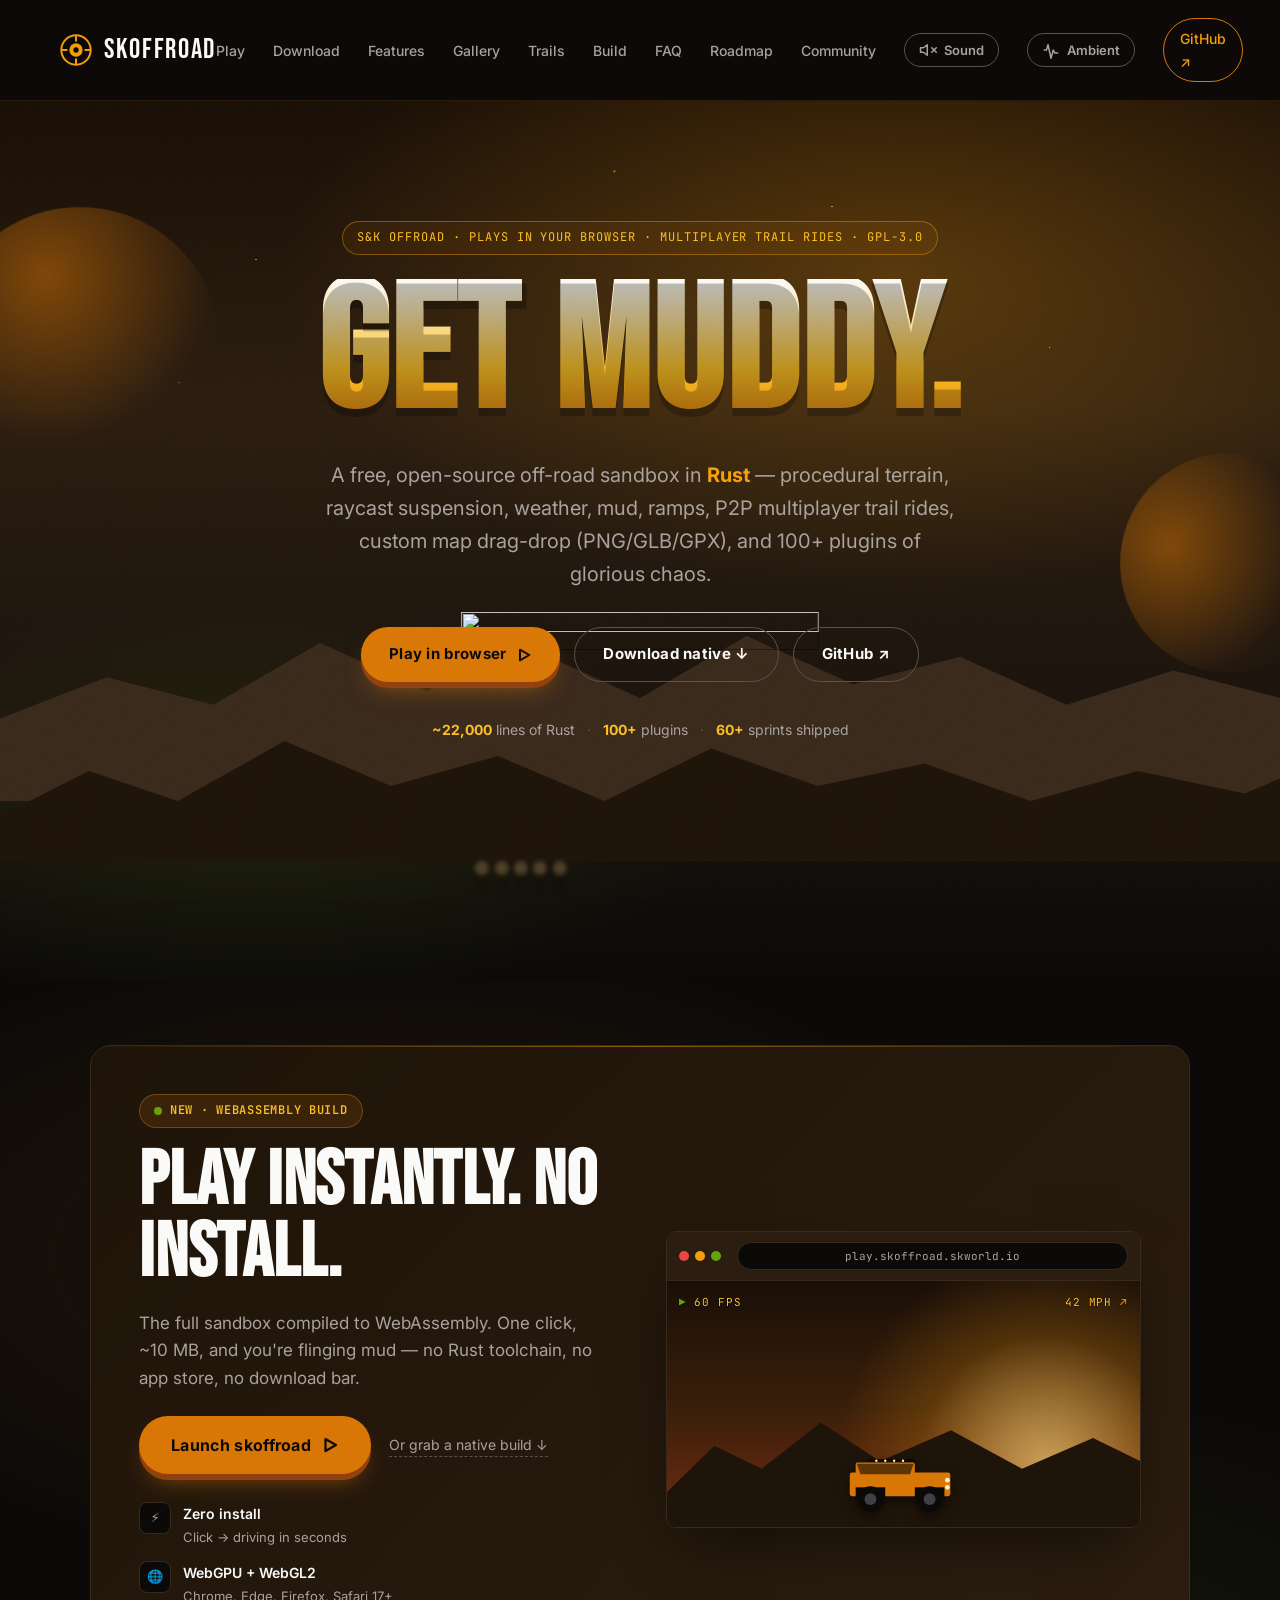
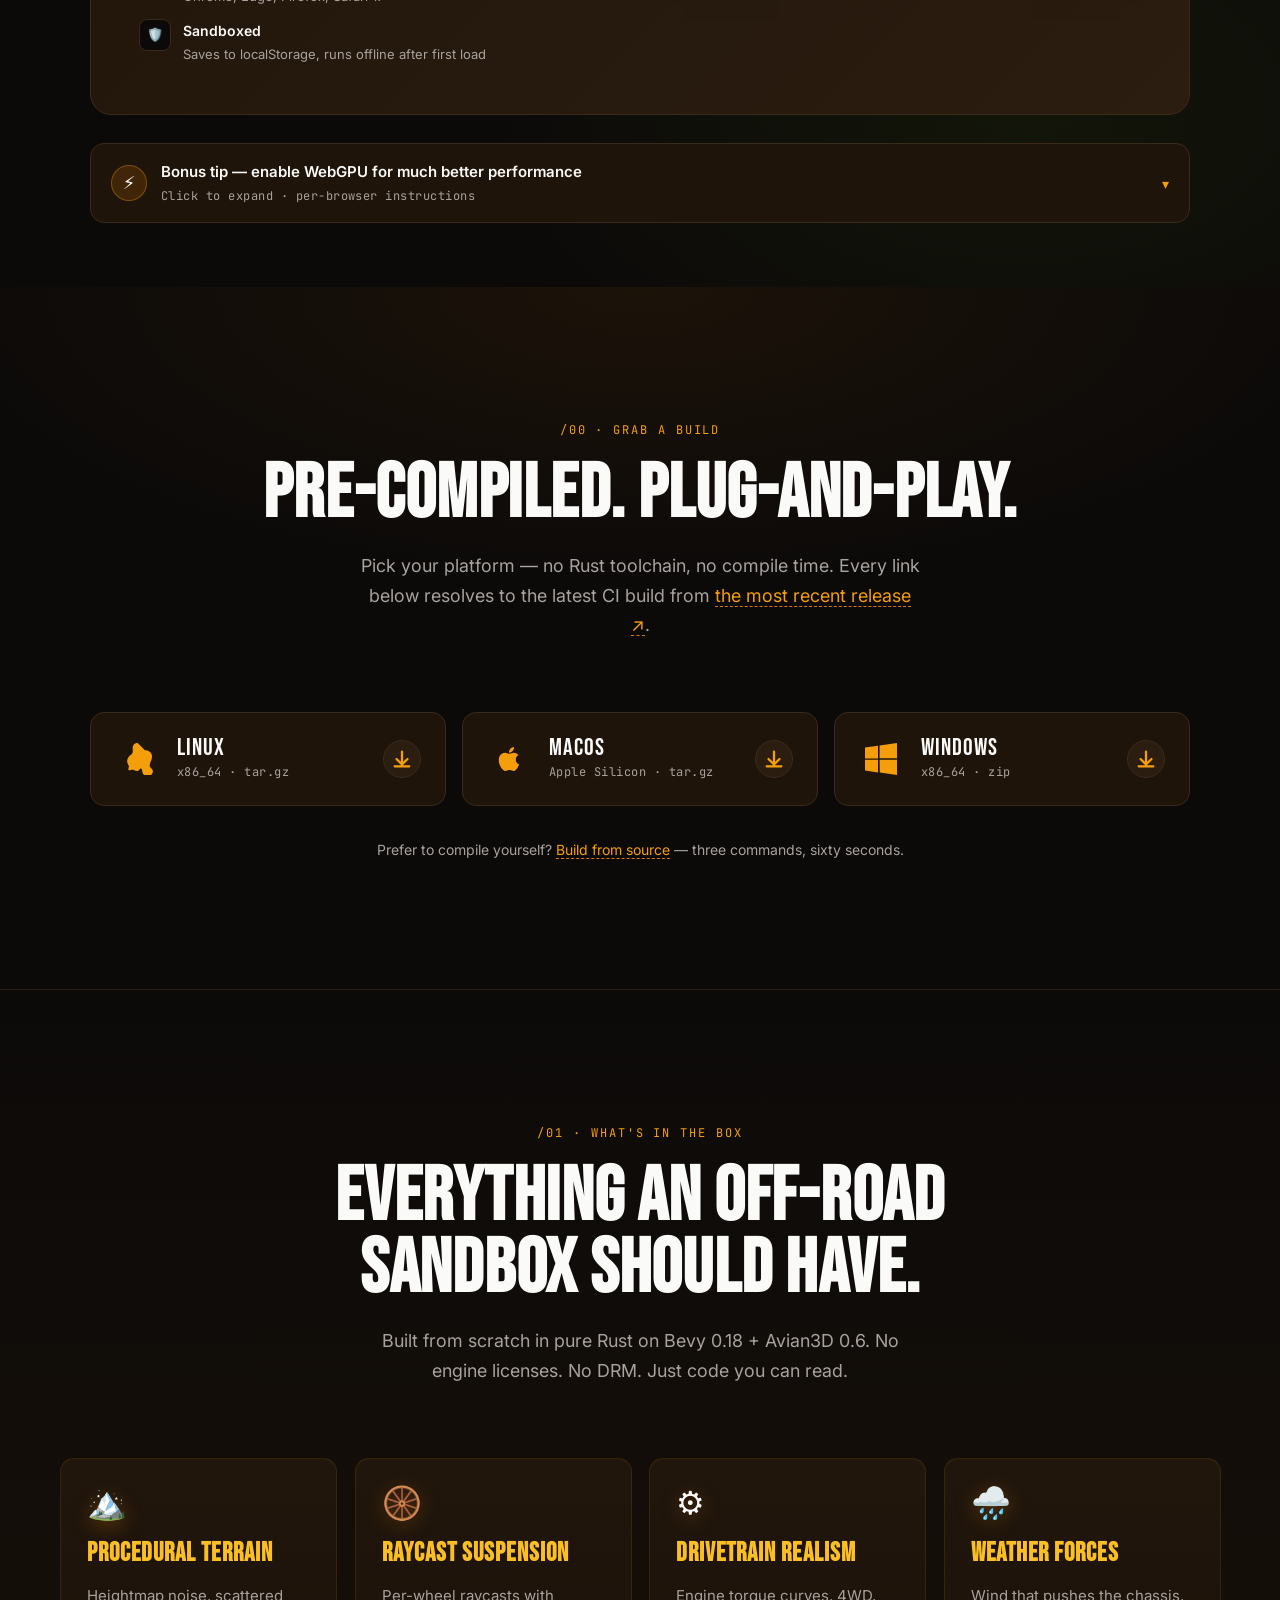
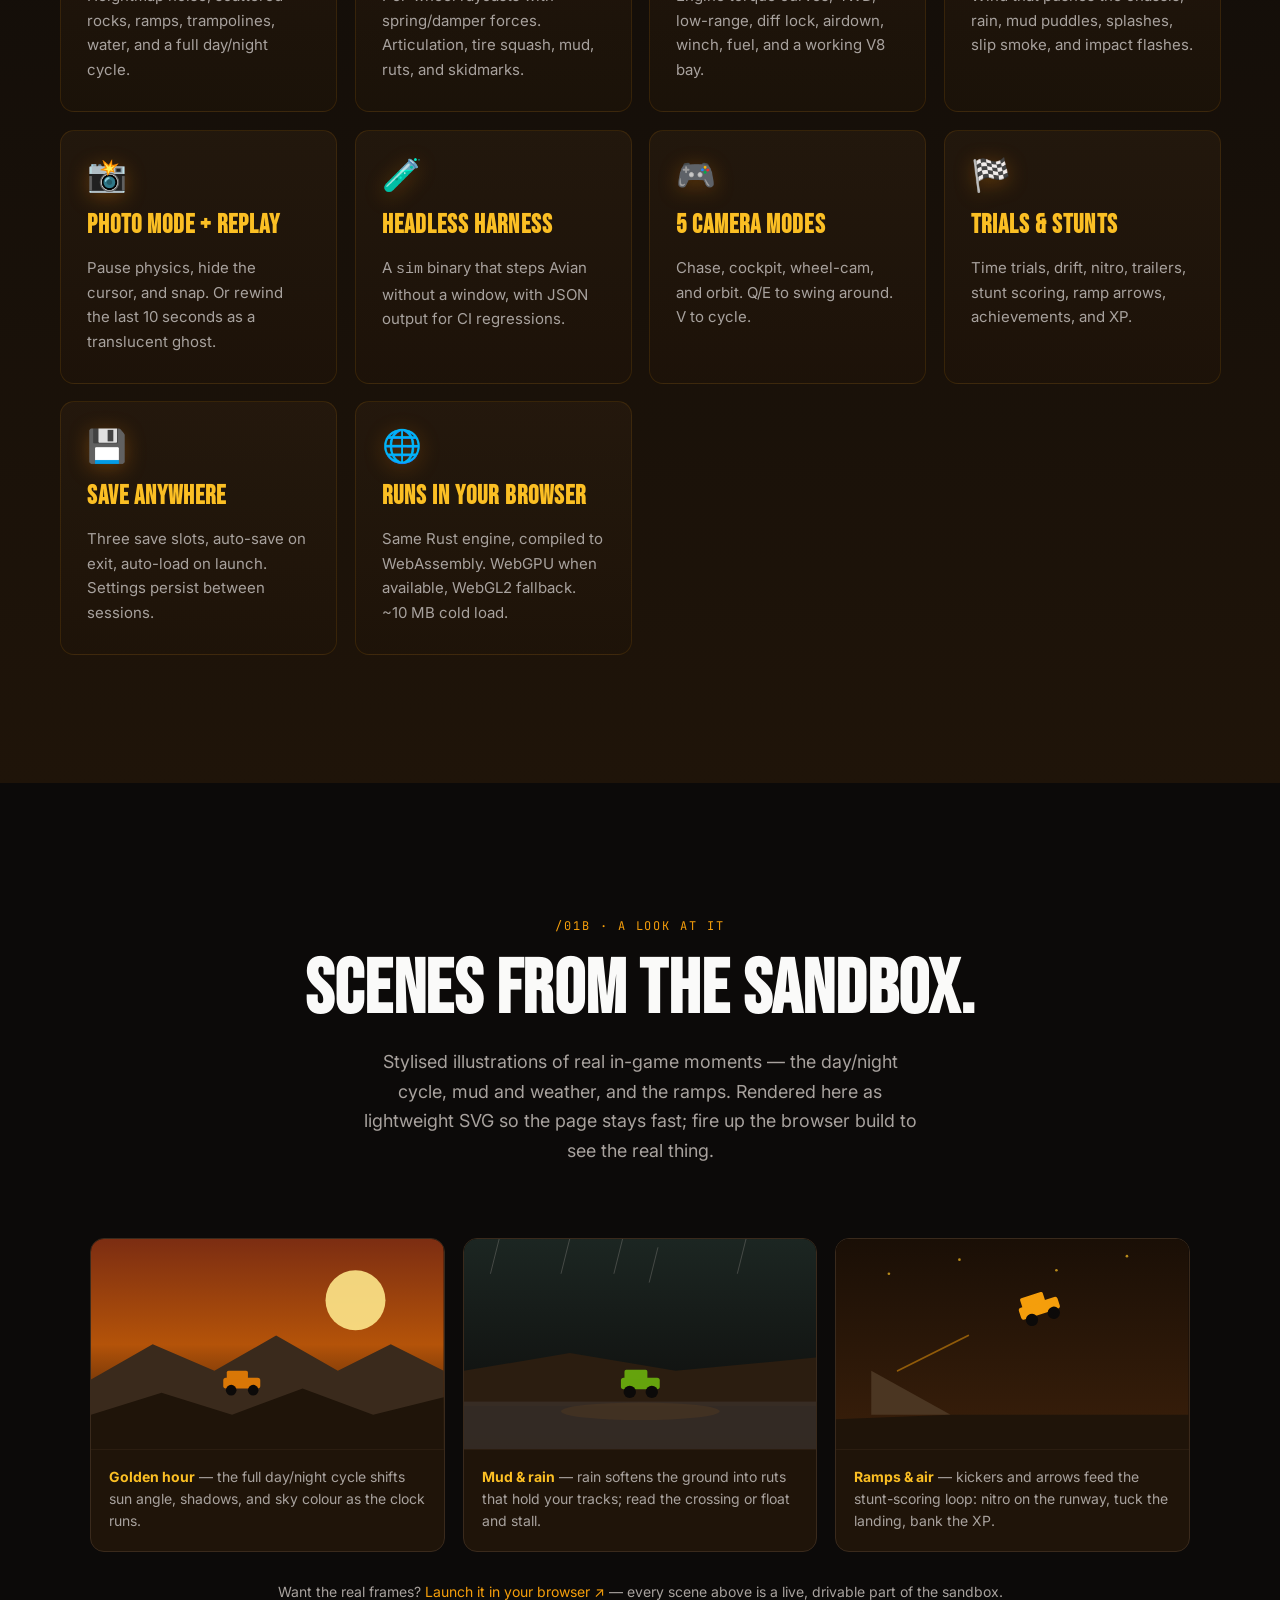
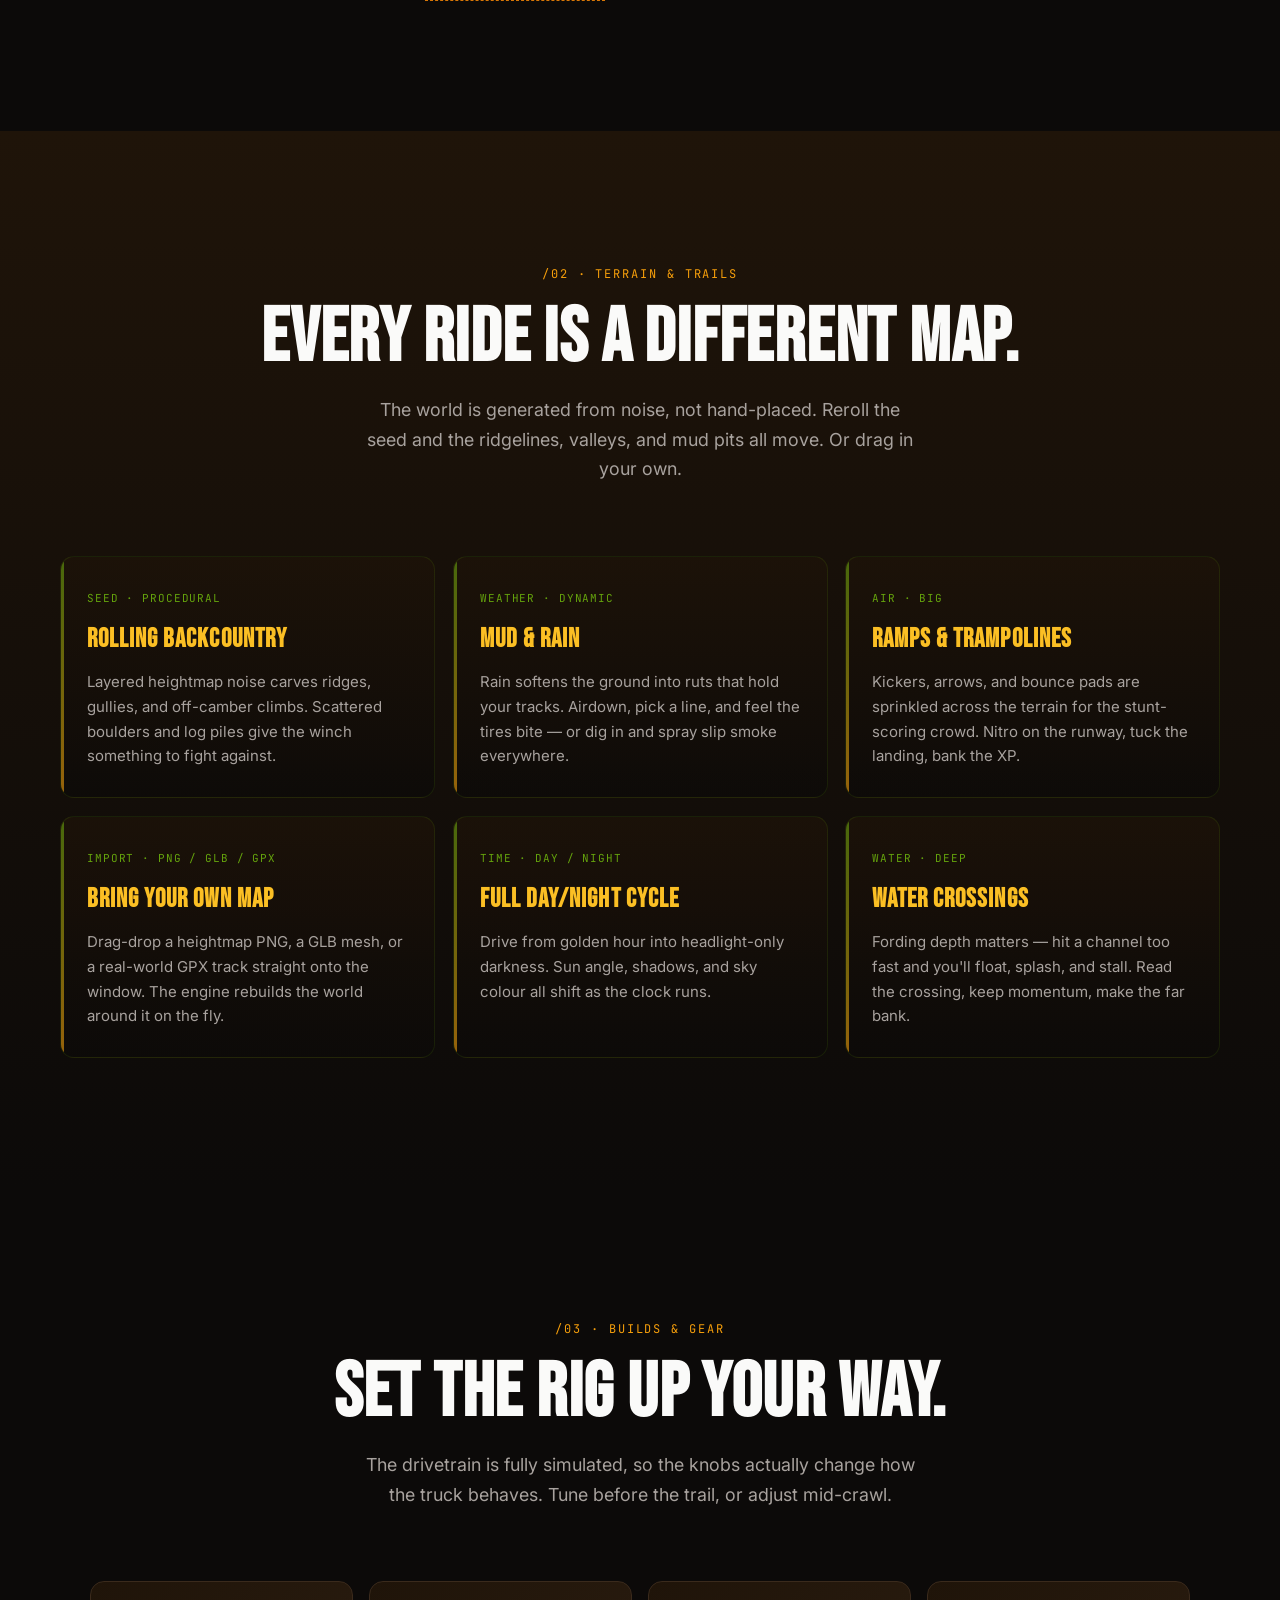
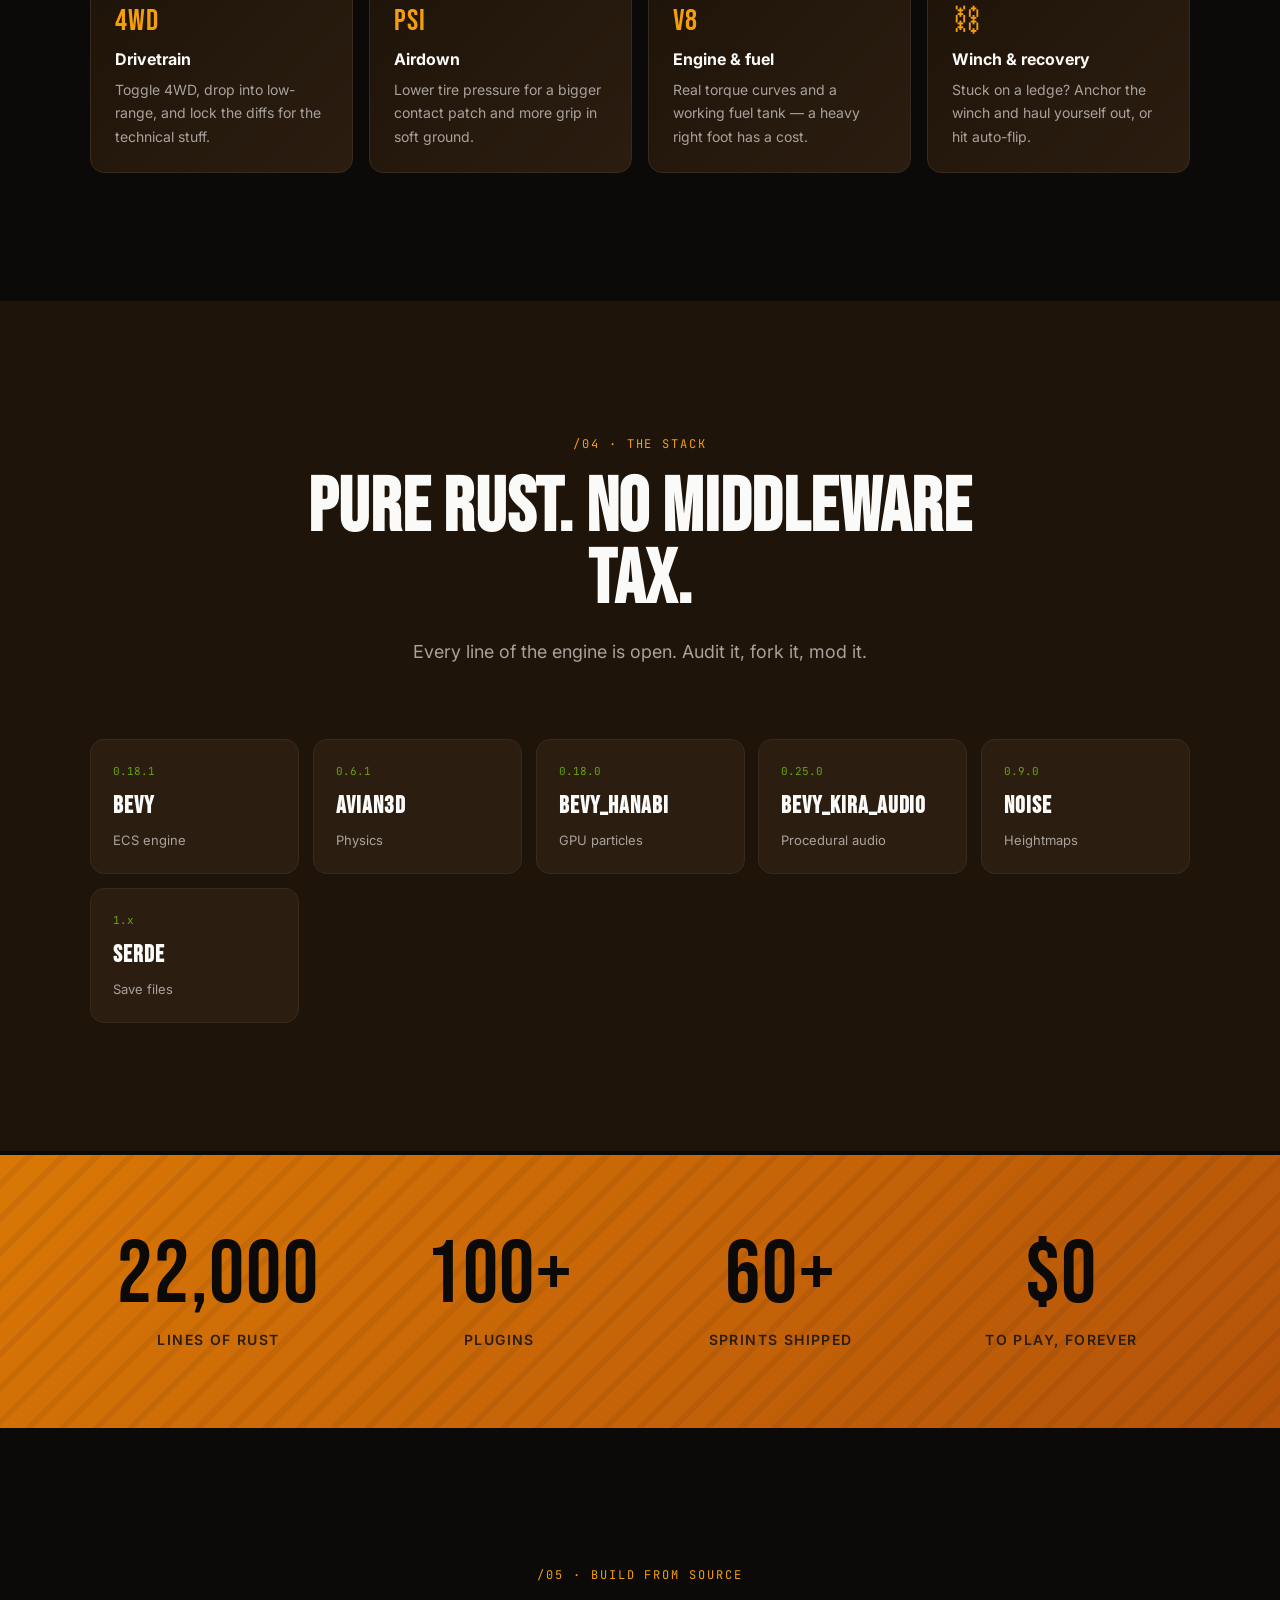
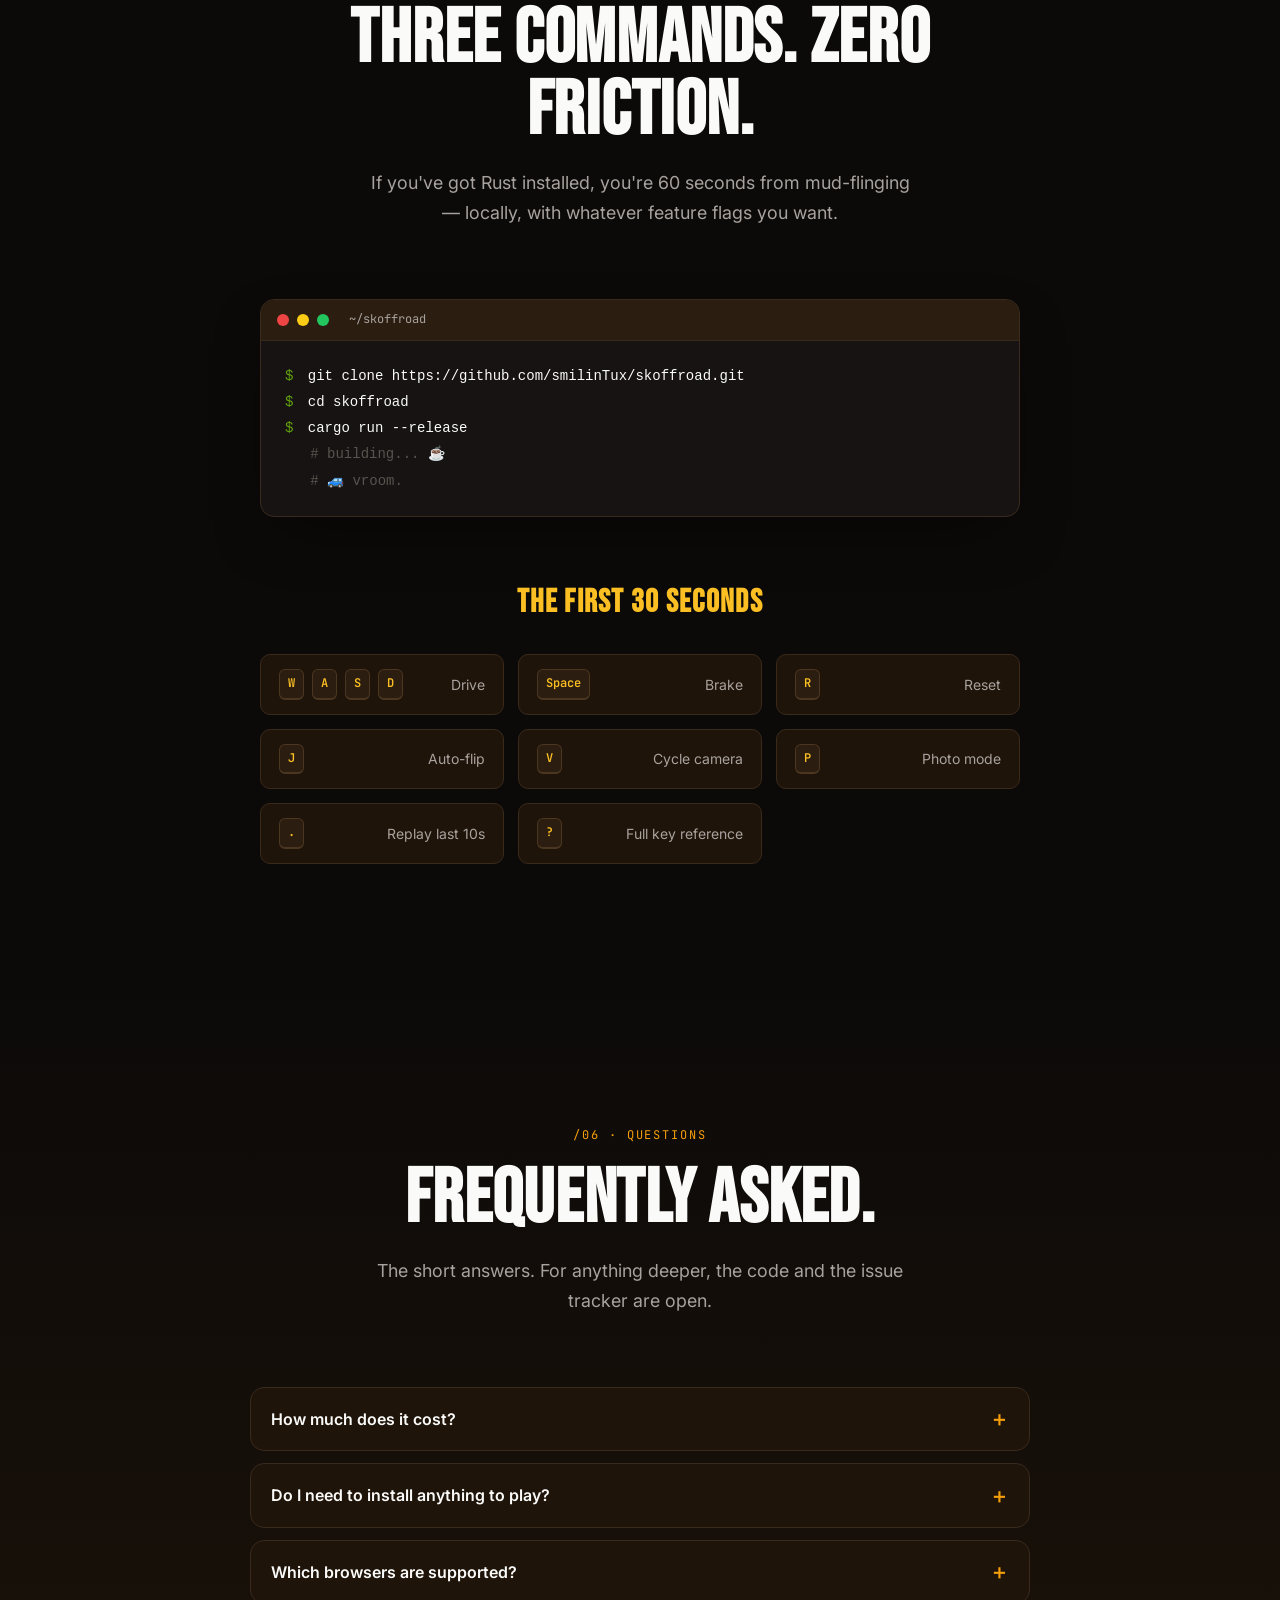
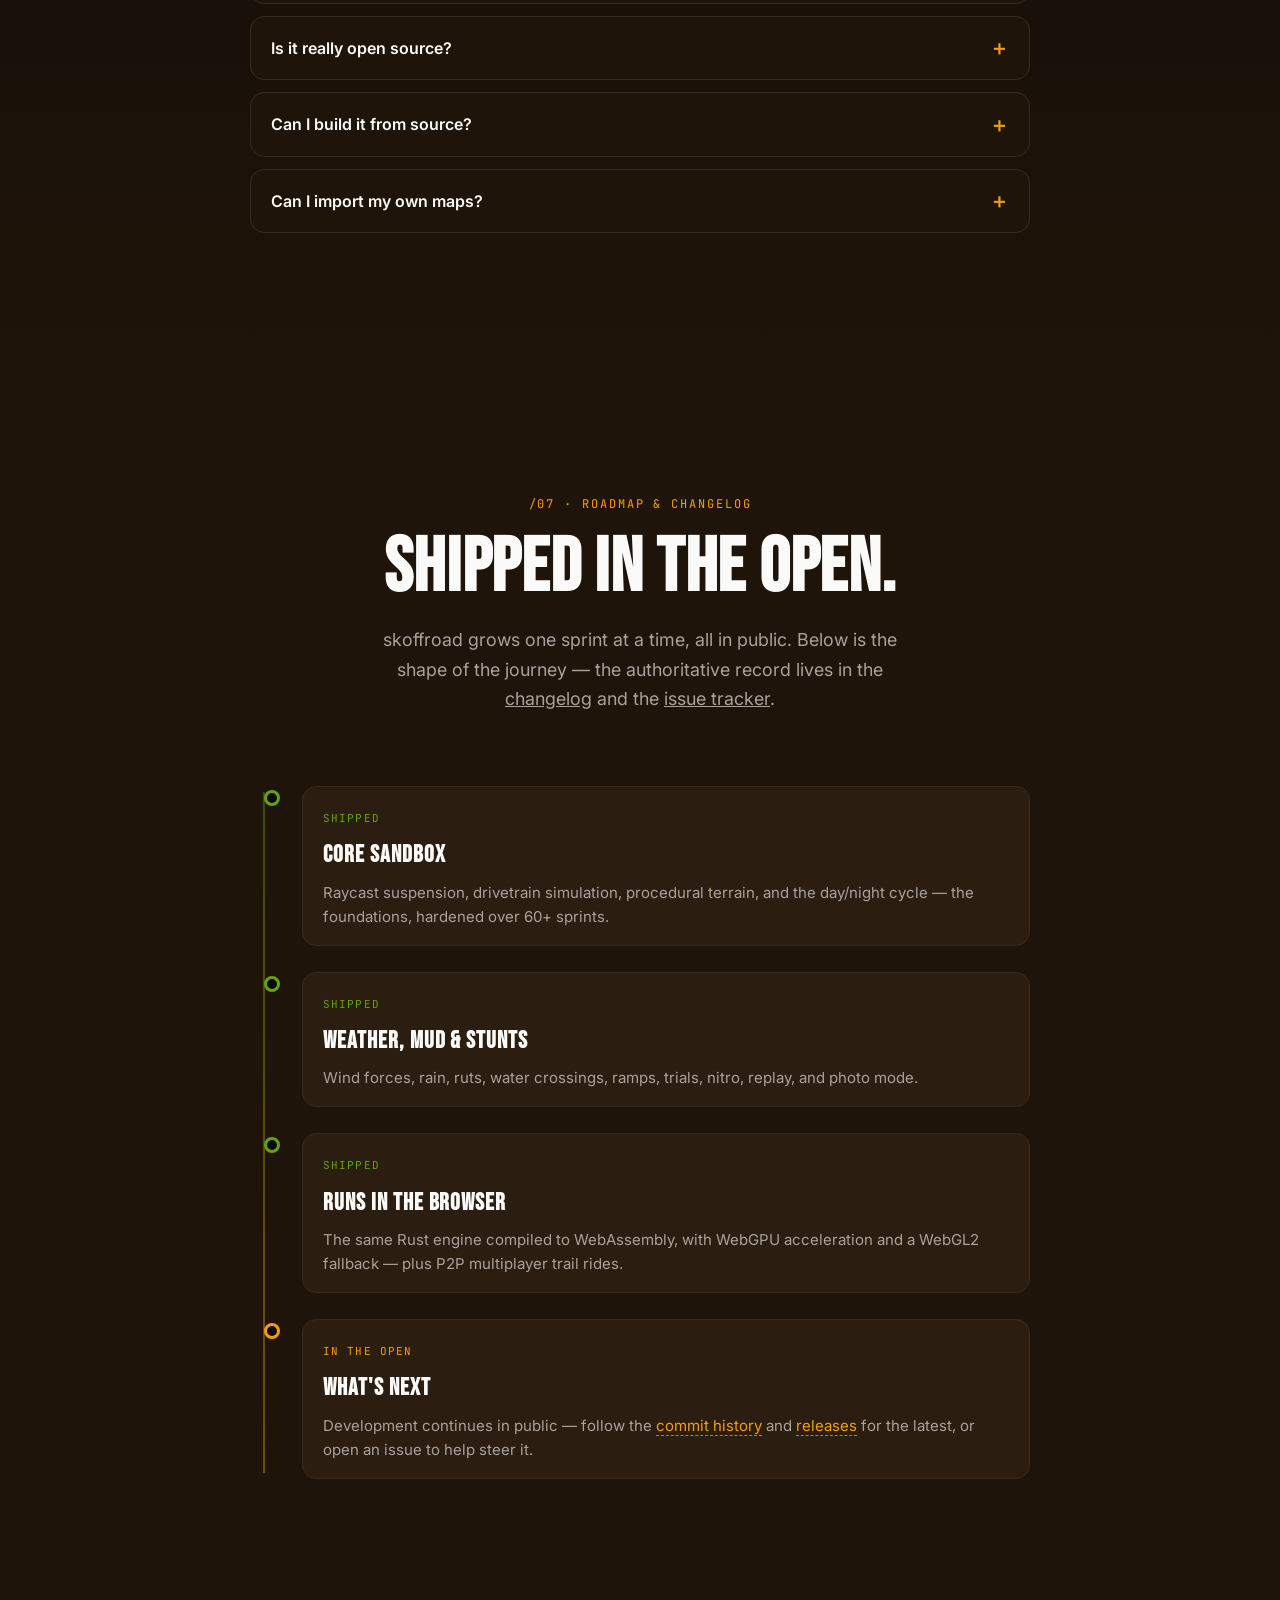
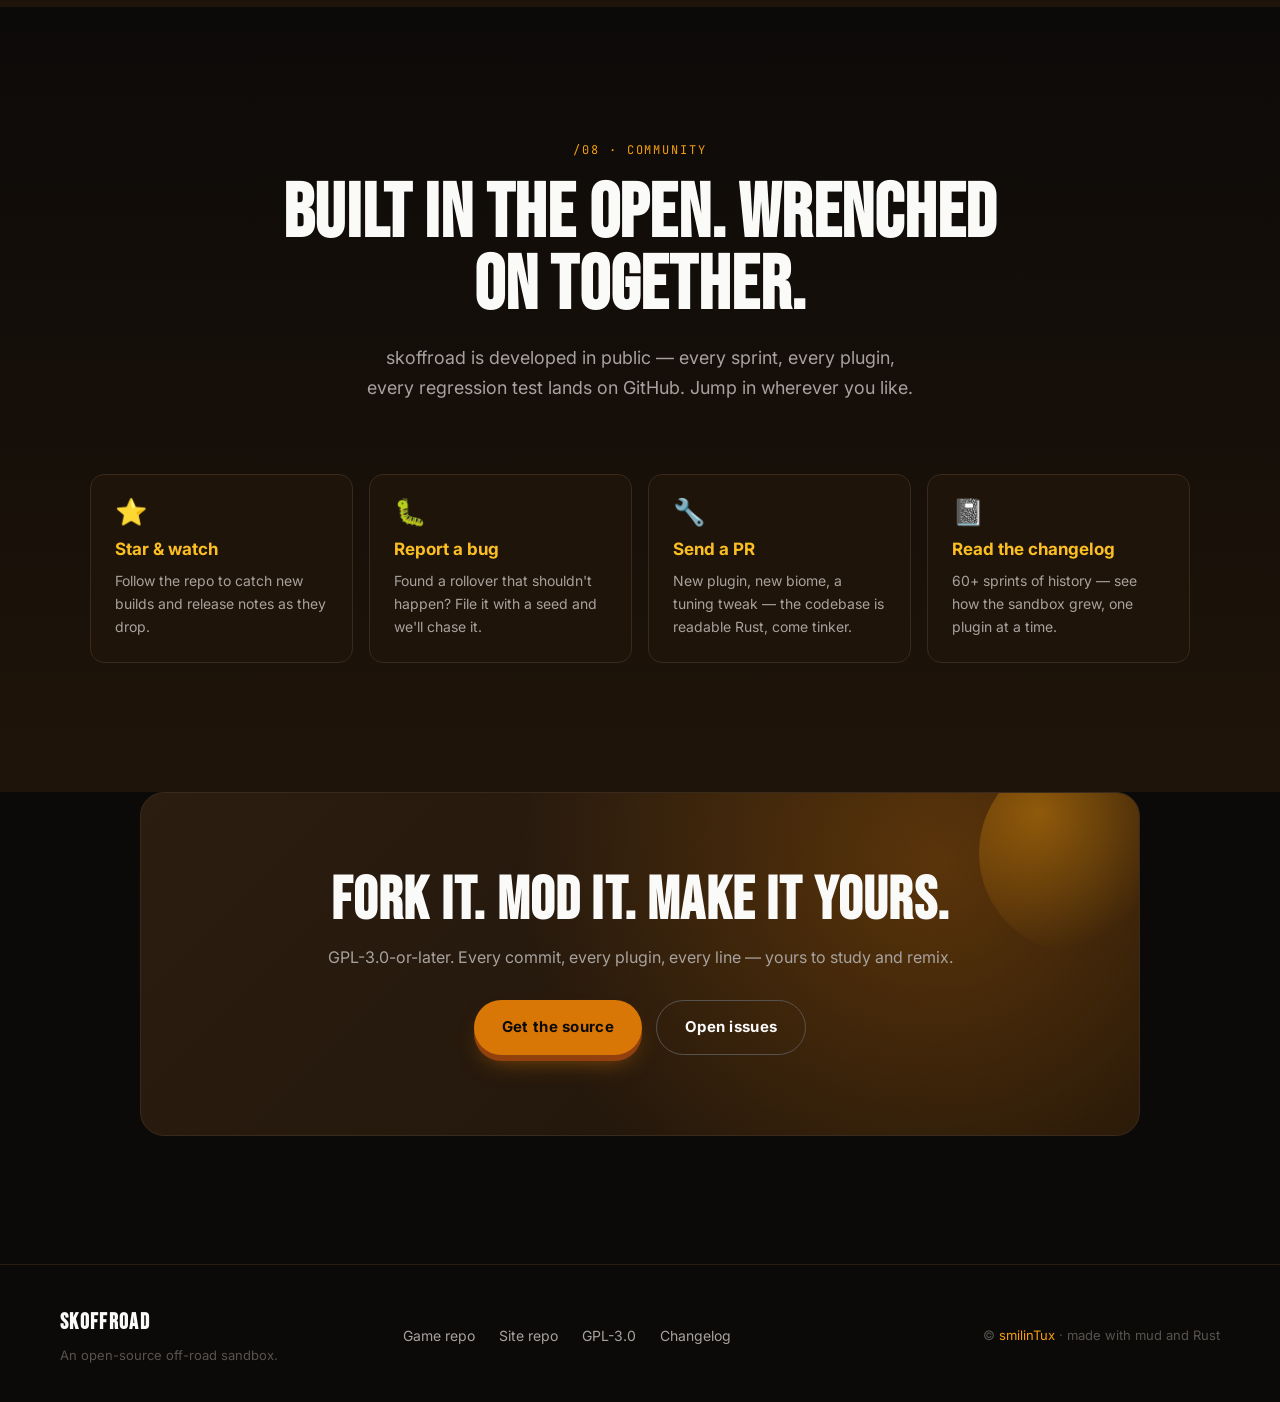
==== commit da6ffe56: "content/perf/seo: gallery + FAQ + roadmap sections, critical CSS, hints - New sections: SVG scene ga" ====
--- a/index.html
+++ b/index.html
@@ -76,13 +76,85 @@
   ]
 }
 </script>
+
+<!-- FAQ structured data (mirrors the on-page FAQ section) -->
+<script type="application/ld+json">
+{
+  "@context": "https://schema.org",
+  "@type": "FAQPage",
+  "mainEntity": [
+    {
+      "@type": "Question",
+      "name": "How much does skoffroad cost?",
+      "acceptedAnswer": { "@type": "Answer", "text": "Nothing. skoffroad is free and open source under GPL-3.0-or-later — no purchase, no ads, no microtransactions. You can play it in your browser or download native builds at no cost." }
+    },
+    {
+      "@type": "Question",
+      "name": "Do I need to install anything to play?",
+      "acceptedAnswer": { "@type": "Answer", "text": "No. The full sandbox is compiled to WebAssembly and runs in a modern browser — one click, roughly a 10 MB download, no toolchain. Native builds for Linux, macOS, and Windows are also available if you prefer." }
+    },
+    {
+      "@type": "Question",
+      "name": "Which browsers are supported?",
+      "acceptedAnswer": { "@type": "Answer", "text": "Any browser with WebGL2 works, including Chrome, Edge, Firefox, and Safari 17+. Enabling WebGPU unlocks the heavier post-processing effects, but the game falls back to WebGL2 automatically." }
+    },
+    {
+      "@type": "Question",
+      "name": "Is skoffroad open source?",
+      "acceptedAnswer": { "@type": "Answer", "text": "Yes. Every line of the engine is public on GitHub under GPL-3.0-or-later. It is written in pure Rust on the Bevy engine with the Avian3D physics library, so you can read it, fork it, and mod it." }
+    },
+    {
+      "@type": "Question",
+      "name": "Can I build it from source?",
+      "acceptedAnswer": { "@type": "Answer", "text": "Yes. With Rust installed it is three commands: clone the repo, cd into it, and run cargo run --release. You can toggle feature flags to customise the build." }
+    },
+    {
+      "@type": "Question",
+      "name": "Can I import my own maps?",
+      "acceptedAnswer": { "@type": "Answer", "text": "Yes. Drag and drop a heightmap PNG, a GLB mesh, or a real-world GPX track onto the window and the engine rebuilds the world around it on the fly." }
+    }
+  ]
+}
+</script>
+
 <link rel="preconnect" href="https://fonts.googleapis.com" />
+<link rel="dns-prefetch" href="https://api.github.com" />
+<link rel="dns-prefetch" href="https://play.skoffroad.skworld.io" />
 <link rel="preconnect" href="https://fonts.gstatic.com" crossorigin />
 <!-- Non-render-blocking font load: preload as style, then flip to stylesheet on load. -->
 <link rel="preload" as="style" href="https://fonts.googleapis.com/css2?family=Bebas+Neue&family=Inter:wght@400;500;600;700;800&family=JetBrains+Mono:wght@400;600&display=swap" onload="this.onload=null;this.rel='stylesheet'" />
 <noscript><link href="https://fonts.googleapis.com/css2?family=Bebas+Neue&family=Inter:wght@400;500;600;700;800&family=JetBrains+Mono:wght@400;600&display=swap" rel="stylesheet" /></noscript>
 <link rel="preload" as="image" href="assets/penguin-mascot.svg" fetchpriority="high" />
-<link rel="stylesheet" href="styles.css" />
+<link rel="manifest" href="manifest.webmanifest" />
+
+<!-- Critical above-the-fold CSS, inlined to paint the nav + hero without
+     waiting on the full stylesheet. The full sheet is loaded non-blocking
+     just below (with a <noscript> fallback for no-JS users). -->
+<style>
+:root{--dirt-900:#0c0a09;--dirt-800:#1f1409;--dirt-700:#2b1d10;--dirt-600:#3a2a1c;--dirt-500:#4b3622;--mud-500:#d97706;--mud-400:#f59e0b;--mud-300:#fbbf24;--headlight:#fef3c7;--moss:#65a30d;--bone:#fafaf9;--steel:#a8a29e;--steel-d:#57534e;--display:'Bebas Neue','Impact',sans-serif;--body:'Inter',system-ui,-apple-system,sans-serif;--mono:'JetBrains Mono',ui-monospace,monospace;--radius:14px}
+*,*::before,*::after{box-sizing:border-box}
+html{scroll-behavior:smooth}
+body{margin:0;font-family:var(--body);font-size:16px;line-height:1.65;color:var(--bone);background:var(--dirt-900);-webkit-font-smoothing:antialiased;overflow-x:hidden}
+a{color:inherit}
+:focus-visible{outline:3px solid var(--mud-400);outline-offset:2px;border-radius:4px}
+.skip-link{position:fixed;top:0;left:0;z-index:100;transform:translateY(-140%);padding:12px 20px;background:var(--mud-400);color:var(--dirt-900);font-weight:700;text-decoration:none;border-radius:0 0 var(--radius) 0;transition:transform .18s ease}
+.skip-link:focus{transform:translateY(0)}
+.grain{position:fixed;inset:0;pointer-events:none;z-index:1;opacity:.06}
+.nav{position:sticky;top:0;z-index:50;display:flex;justify-content:space-between;align-items:center;padding:18px clamp(20px,5vw,60px);backdrop-filter:blur(14px) saturate(140%);background:rgba(12,10,9,.75);border-bottom:1px solid rgba(217,119,6,.15)}
+.brand{display:flex;align-items:center;gap:12px;text-decoration:none;color:var(--bone)}
+.brand-mark{width:32px;height:32px}
+.brand-name{font-family:var(--display);font-size:28px;letter-spacing:.06em}
+.nav-links{display:flex;gap:28px;align-items:center;font-size:14px;font-weight:500}
+.nav-toggle{display:none}
+.hero{position:relative;min-height:92vh;padding:clamp(60px,10vw,120px) clamp(20px,5vw,60px) 240px;overflow:hidden;isolation:isolate}
+.hero-content{position:relative;max-width:880px;margin:0 auto;text-align:center;z-index:2}
+.hero-title{font-family:var(--display);font-size:clamp(72px,14vw,200px);line-height:.85;margin:0 0 28px;text-transform:uppercase}
+.btn{display:inline-flex;align-items:center;gap:10px;padding:14px 28px;font-family:var(--body);font-weight:700;font-size:15px;text-decoration:none;border-radius:999px;cursor:pointer;border:none}
+</style>
+
+<!-- Full stylesheet, loaded without blocking first paint. -->
+<link rel="preload" as="style" href="styles.css" onload="this.onload=null;this.rel='stylesheet'" />
+<noscript><link rel="stylesheet" href="styles.css" /></noscript>
 </head>
 <body>
 
@@ -105,18 +177,27 @@
     </svg>
     <span class="brand-name">SKOFFROAD</span>
   </a>
-  <nav class="nav-links" aria-label="Primary">
+  <button type="button" class="nav-toggle" aria-expanded="false" aria-controls="primary-nav" aria-label="Menu">
+    <span class="nav-toggle-bars" aria-hidden="true"><span></span><span></span><span></span></span>
+  </button>
+  <nav class="nav-links" id="primary-nav" aria-label="Primary">
     <a href="#play">Play</a>
     <a href="#download">Download</a>
     <a href="#features">Features</a>
+    <a href="#gallery">Gallery</a>
     <a href="#trails">Trails</a>
-    <a href="#stack">Stack</a>
     <a href="#build">Build</a>
+    <a href="#faq">FAQ</a>
+    <a href="#roadmap">Roadmap</a>
     <a href="#community">Community</a>
-    <button type="button" class="sound-toggle" id="sound-toggle" aria-pressed="false" aria-label="Enable ambient sound" title="Sound is off — click to enable">
+    <button type="button" class="sound-toggle" id="sound-toggle" aria-pressed="false" aria-label="Enable UI sounds" title="UI sounds off — click to enable">
       <svg class="sound-icon sound-icon-off" width="18" height="18" viewBox="0 0 24 24" fill="none" stroke="currentColor" stroke-width="2" stroke-linecap="round" stroke-linejoin="round" aria-hidden="true"><path d="M11 5 6 9H2v6h4l5 4V5z"/><line x1="23" y1="9" x2="17" y2="15"/><line x1="17" y1="9" x2="23" y2="15"/></svg>
       <svg class="sound-icon sound-icon-on" width="18" height="18" viewBox="0 0 24 24" fill="none" stroke="currentColor" stroke-width="2" stroke-linecap="round" stroke-linejoin="round" aria-hidden="true"><path d="M11 5 6 9H2v6h4l5 4V5z"/><path d="M15.54 8.46a5 5 0 0 1 0 7.07"/><path d="M19.07 4.93a10 10 0 0 1 0 14.14"/></svg>
       <span class="sound-toggle-label">Sound</span>
+    </button>
+    <button type="button" class="sound-toggle ambient-toggle" id="ambient-toggle" aria-pressed="false" aria-label="Play ambient soundscape" title="Ambient bed off — click to play">
+      <svg class="sound-icon" width="18" height="18" viewBox="0 0 24 24" fill="none" stroke="currentColor" stroke-width="2" stroke-linecap="round" stroke-linejoin="round" aria-hidden="true"><path d="M3 12h3l2-7 4 18 3-11 2 4h4"/></svg>
+      <span class="sound-toggle-label">Ambient</span>
     </button>
     <a class="nav-cta" href="https://github.com/smilinTux/skoffroad" target="_blank" rel="noopener">GitHub ↗</a>
   </nav>
@@ -422,6 +503,58 @@
   </div>
 </section>
 
+<section id="gallery" class="section section-gallery" aria-labelledby="gallery-heading">
+  <div class="section-head">
+    <span class="kicker">/01b · a look at it</span>
+    <h2 id="gallery-heading">Scenes from the sandbox.</h2>
+    <p>Stylised illustrations of real in-game moments — the day/night cycle, mud and weather, and the ramps. Rendered here as lightweight SVG so the page stays fast; fire up the browser build to see the real thing.</p>
+  </div>
+  <div class="gallery-grid">
+    <figure class="shot">
+      <div class="shot-frame" role="img" aria-label="Illustration: a truck at golden hour on a ridge line">
+        <svg viewBox="0 0 400 240" preserveAspectRatio="xMidYMid slice" aria-hidden="true">
+          <defs><linearGradient id="g-dusk" x1="0" y1="0" x2="0" y2="1"><stop offset="0" stop-color="#7c2d12"/><stop offset="0.5" stop-color="#b45309"/><stop offset="1" stop-color="#1a0f06"/></linearGradient></defs>
+          <rect width="400" height="240" fill="url(#g-dusk)"/>
+          <circle cx="300" cy="70" r="34" fill="#fde68a" opacity="0.9"/>
+          <path d="M0,160 L70,120 L140,150 L210,110 L280,150 L340,120 L400,150 L400,240 L0,240 Z" fill="#3a2a1c"/>
+          <path d="M0,200 L80,175 L160,200 L240,170 L320,200 L400,180 L400,240 L0,240 Z" fill="#1f1409"/>
+          <g transform="translate(150,168)"><rect x="0" y="-10" width="42" height="12" rx="3" fill="#d97706"/><rect x="4" y="-18" width="24" height="10" rx="2" fill="#d97706"/><circle cx="9" cy="4" r="6" fill="#0c0a09"/><circle cx="34" cy="4" r="6" fill="#0c0a09"/></g>
+        </svg>
+      </div>
+      <figcaption><strong>Golden hour</strong> — the full day/night cycle shifts sun angle, shadows, and sky colour as the clock runs.</figcaption>
+    </figure>
+    <figure class="shot">
+      <div class="shot-frame" role="img" aria-label="Illustration: a truck fording a muddy channel in the rain">
+        <svg viewBox="0 0 400 240" preserveAspectRatio="xMidYMid slice" aria-hidden="true">
+          <defs><linearGradient id="g-rain" x1="0" y1="0" x2="0" y2="1"><stop offset="0" stop-color="#1c2622"/><stop offset="1" stop-color="#0c0a09"/></linearGradient></defs>
+          <rect width="400" height="240" fill="url(#g-rain)"/>
+          <g stroke="#a8a29e" stroke-width="1" opacity="0.35"><line x1="40" y1="0" x2="30" y2="40"/><line x1="120" y1="0" x2="110" y2="40"/><line x1="220" y1="10" x2="210" y2="50"/><line x1="320" y1="0" x2="310" y2="40"/><line x1="180" y1="0" x2="170" y2="40"/></g>
+          <path d="M0,150 L120,130 L240,150 L400,135 L400,190 L0,190 Z" fill="#2b1d10"/>
+          <rect x="0" y="185" width="400" height="55" fill="#3a2f28" opacity="0.85"/>
+          <ellipse cx="200" cy="196" rx="90" ry="10" fill="#4b3622" opacity="0.6"/>
+          <g transform="translate(178,168)"><rect x="0" y="-10" width="44" height="13" rx="3" fill="#65a30d"/><rect x="4" y="-19" width="26" height="11" rx="2" fill="#65a30d"/><circle cx="10" cy="6" r="7" fill="#0c0a09"/><circle cx="35" cy="6" r="7" fill="#0c0a09"/></g>
+        </svg>
+      </div>
+      <figcaption><strong>Mud &amp; rain</strong> — rain softens the ground into ruts that hold your tracks; read the crossing or float and stall.</figcaption>
+    </figure>
+    <figure class="shot">
+      <div class="shot-frame" role="img" aria-label="Illustration: a truck launching off a ramp into the air">
+        <svg viewBox="0 0 400 240" preserveAspectRatio="xMidYMid slice" aria-hidden="true">
+          <defs><linearGradient id="g-air" x1="0" y1="0" x2="0" y2="1"><stop offset="0" stop-color="#1a0f06"/><stop offset="1" stop-color="#3a1f0a"/></linearGradient></defs>
+          <rect width="400" height="240" fill="url(#g-air)"/>
+          <g fill="#fbbf24" opacity="0.7"><circle cx="60" cy="40" r="1.5"/><circle cx="140" cy="24" r="1.5"/><circle cx="250" cy="36" r="1.5"/><circle cx="330" cy="20" r="1.5"/></g>
+          <polygon points="40,200 130,200 40,150" fill="#4b3622"/>
+          <path d="M130,200 L400,200 L400,240 L0,240 L0,205 Z" fill="#1f1409"/>
+          <g transform="translate(210,90) rotate(-18)"><rect x="0" y="-11" width="46" height="14" rx="3" fill="#f59e0b"/><rect x="5" y="-21" width="27" height="12" rx="2" fill="#f59e0b"/><circle cx="11" cy="6" r="7" fill="#0c0a09"/><circle cx="37" cy="6" r="7" fill="#0c0a09"/></g>
+          <g stroke="#f59e0b" stroke-width="2" opacity="0.5" stroke-linecap="round"><line x1="70" y1="150" x2="150" y2="110"/></g>
+        </svg>
+      </div>
+      <figcaption><strong>Ramps &amp; air</strong> — kickers and arrows feed the stunt-scoring loop: nitro on the runway, tuck the landing, bank the XP.</figcaption>
+    </figure>
+  </div>
+  <p class="gallery-note">Want the real frames? <a href="https://play.skoffroad.skworld.io" target="_blank" rel="noopener">Launch it in your browser ↗</a> — every scene above is a live, drivable part of the sandbox.</p>
+</section>
+
 <section id="trails" class="section section-trails" aria-labelledby="trails-heading">
   <div class="section-head">
     <span class="kicker">/02 · terrain &amp; trails</span>
@@ -562,9 +695,85 @@
   </div>
 </section>
 
+<section id="faq" class="section section-faq" aria-labelledby="faq-heading">
+  <div class="section-head">
+    <span class="kicker">/06 · questions</span>
+    <h2 id="faq-heading">Frequently asked.</h2>
+    <p>The short answers. For anything deeper, the code and the issue tracker are open.</p>
+  </div>
+  <div class="faq-list">
+    <details class="faq-item">
+      <summary><span>How much does it cost?</span><span class="faq-chev" aria-hidden="true">＋</span></summary>
+      <div class="faq-body"><p>Nothing. skoffroad is free and open source under GPL-3.0-or-later — no purchase, no ads, no microtransactions. Play in your browser or download native builds at no cost.</p></div>
+    </details>
+    <details class="faq-item">
+      <summary><span>Do I need to install anything to play?</span><span class="faq-chev" aria-hidden="true">＋</span></summary>
+      <div class="faq-body"><p>No. The full sandbox is compiled to WebAssembly and runs in a modern browser — one click, roughly a 10&nbsp;MB download, no toolchain. Native builds for Linux, macOS, and Windows are there if you prefer.</p></div>
+    </details>
+    <details class="faq-item">
+      <summary><span>Which browsers are supported?</span><span class="faq-chev" aria-hidden="true">＋</span></summary>
+      <div class="faq-body"><p>Any browser with WebGL2 — Chrome, Edge, Firefox, Safari 17+. Enabling <a href="#play">WebGPU</a> unlocks the heavier post-processing, but the game falls back to WebGL2 automatically.</p></div>
+    </details>
+    <details class="faq-item">
+      <summary><span>Is it really open source?</span><span class="faq-chev" aria-hidden="true">＋</span></summary>
+      <div class="faq-body"><p>Yes — every line of the engine is public on <a href="https://github.com/smilinTux/skoffroad" target="_blank" rel="noopener">GitHub</a> under GPL-3.0-or-later. Pure Rust on Bevy + Avian3D. Read it, fork it, mod it.</p></div>
+    </details>
+    <details class="faq-item">
+      <summary><span>Can I build it from source?</span><span class="faq-chev" aria-hidden="true">＋</span></summary>
+      <div class="faq-body"><p>Yes. With Rust installed it's three commands — clone, <code>cd</code>, <code>cargo run --release</code>. Toggle feature flags to customise the build. See the <a href="#build">build section</a> above.</p></div>
+    </details>
+    <details class="faq-item">
+      <summary><span>Can I import my own maps?</span><span class="faq-chev" aria-hidden="true">＋</span></summary>
+      <div class="faq-body"><p>Yes. Drag-drop a heightmap PNG, a GLB mesh, or a real-world GPX track onto the window and the engine rebuilds the world around it on the fly.</p></div>
+    </details>
+  </div>
+</section>
+
+<section id="roadmap" class="section section-roadmap" aria-labelledby="roadmap-heading">
+  <div class="section-head">
+    <span class="kicker">/07 · roadmap &amp; changelog</span>
+    <h2 id="roadmap-heading">Shipped in the open.</h2>
+    <p>skoffroad grows one sprint at a time, all in public. Below is the shape of the journey — the authoritative record lives in the <a href="https://github.com/smilinTux/skoffroad/blob/main/CHANGELOG.md" target="_blank" rel="noopener">changelog</a> and the <a href="https://github.com/smilinTux/skoffroad/issues" target="_blank" rel="noopener">issue tracker</a>.</p>
+  </div>
+  <ol class="timeline">
+    <li class="timeline-item is-done">
+      <span class="timeline-dot" aria-hidden="true"></span>
+      <div class="timeline-body">
+        <span class="timeline-tag">shipped</span>
+        <h3>Core sandbox</h3>
+        <p>Raycast suspension, drivetrain simulation, procedural terrain, and the day/night cycle — the foundations, hardened over 60+ sprints.</p>
+      </div>
+    </li>
+    <li class="timeline-item is-done">
+      <span class="timeline-dot" aria-hidden="true"></span>
+      <div class="timeline-body">
+        <span class="timeline-tag">shipped</span>
+        <h3>Weather, mud &amp; stunts</h3>
+        <p>Wind forces, rain, ruts, water crossings, ramps, trials, nitro, replay, and photo mode.</p>
+      </div>
+    </li>
+    <li class="timeline-item is-done">
+      <span class="timeline-dot" aria-hidden="true"></span>
+      <div class="timeline-body">
+        <span class="timeline-tag">shipped</span>
+        <h3>Runs in the browser</h3>
+        <p>The same Rust engine compiled to WebAssembly, with WebGPU acceleration and a WebGL2 fallback — plus P2P multiplayer trail rides.</p>
+      </div>
+    </li>
+    <li class="timeline-item is-next">
+      <span class="timeline-dot" aria-hidden="true"></span>
+      <div class="timeline-body">
+        <span class="timeline-tag">in the open</span>
+        <h3>What's next</h3>
+        <p>Development continues in public — follow the <a href="https://github.com/smilinTux/skoffroad/commits/main" target="_blank" rel="noopener">commit history</a> and <a href="https://github.com/smilinTux/skoffroad/releases" target="_blank" rel="noopener">releases</a> for the latest, or open an issue to help steer it.</p>
+      </div>
+    </li>
+  </ol>
+</section>
+
 <section id="community" class="section section-community" aria-labelledby="community-heading">
   <div class="section-head">
-    <span class="kicker">/06 · community</span>
+    <span class="kicker">/08 · community</span>
     <h2 id="community-heading">Built in the open. Wrenched on together.</h2>
     <p>skoffroad is developed in public — every sprint, every plugin, every regression test lands on GitHub. Jump in wherever you like.</p>
   </div>
@@ -605,6 +814,10 @@
 
 </main>
 
+<button type="button" class="back-to-top" aria-label="Back to top" title="Back to top">
+  <svg width="20" height="20" viewBox="0 0 24 24" fill="none" stroke="currentColor" stroke-width="2.5" stroke-linecap="round" stroke-linejoin="round" aria-hidden="true"><path d="M12 19V5M5 12l7-7 7 7"/></svg>
+</button>
+
 <footer class="footer">
   <div class="footer-inner">
     <div class="footer-brand">
--- a/styles.css
+++ b/styles.css
@@ -128,8 +128,69 @@
 }
 .nav-cta:hover { background: var(--mud-500); color: var(--dirt-900) !important; }
 
-@media (max-width: 720px) {
-  .nav-links a:not(.nav-cta) { display: none; }
+/* Hamburger toggle — hidden on desktop, shown on narrow screens. */
+.nav-toggle {
+  display: none;
+  align-items: center;
+  justify-content: center;
+  width: 42px;
+  height: 42px;
+  padding: 0;
+  background: transparent;
+  border: 1.5px solid var(--steel-d);
+  border-radius: 10px;
+  color: var(--bone);
+  cursor: pointer;
+  transition: border-color .15s ease;
+}
+.nav-toggle:hover { border-color: var(--mud-400); }
+.nav-toggle-bars { display: block; width: 20px; height: 14px; position: relative; }
+.nav-toggle-bars span {
+  position: absolute; left: 0; right: 0; height: 2px;
+  background: currentColor; border-radius: 2px;
+  transition: transform .2s ease, opacity .2s ease, top .2s ease;
+}
+.nav-toggle-bars span:nth-child(1) { top: 0; }
+.nav-toggle-bars span:nth-child(2) { top: 6px; }
+.nav-toggle-bars span:nth-child(3) { top: 12px; }
+.nav-toggle[aria-expanded="true"] .nav-toggle-bars span:nth-child(1) { top: 6px; transform: rotate(45deg); }
+.nav-toggle[aria-expanded="true"] .nav-toggle-bars span:nth-child(2) { opacity: 0; }
+.nav-toggle[aria-expanded="true"] .nav-toggle-bars span:nth-child(3) { top: 6px; transform: rotate(-45deg); }
+
+@media (max-width: 820px) {
+  .nav-toggle { display: inline-flex; }
+  .nav-links {
+    position: absolute;
+    top: 100%; left: 0; right: 0;
+    flex-direction: column;
+    align-items: stretch;
+    gap: 2px;
+    padding: 14px clamp(20px, 5vw, 60px) 22px;
+    background: rgba(12, 10, 9, 0.98);
+    backdrop-filter: blur(14px) saturate(140%);
+    border-bottom: 1px solid rgba(217, 119, 6, 0.25);
+    box-shadow: var(--shadow-soft);
+    transform: translateY(-10px);
+    opacity: 0;
+    visibility: hidden;
+    pointer-events: none;
+    transition: opacity .2s ease, transform .2s ease, visibility .2s;
+    max-height: calc(100dvh - 100%);
+    overflow-y: auto;
+  }
+  .nav-links.is-open {
+    transform: none;
+    opacity: 1;
+    visibility: visible;
+    pointer-events: auto;
+  }
+  .nav-links a { padding: 11px 6px; font-size: 15px; border-radius: 8px; }
+  .nav-links a:hover { background: rgba(217, 119, 6, 0.1); }
+  .nav-links .nav-cta { align-self: flex-start; margin-top: 6px; }
+  /* Show the button labels in the vertical dropdown (overrides the compact bar). */
+  .nav-links .sound-toggle-label { display: inline; }
+  .nav-links .sound-toggle { align-self: flex-start; padding: 9px 14px; }
+  body.nav-locked { overflow: hidden; }
 }
 
 /* ============================ HERO ============================ */
@@ -1346,6 +1407,223 @@
   transform: none;
 }
 
+/* ===================== AMBIENT TOGGLE (2nd audio) ===================== */
+
+/* The ambient button uses a single always-on waveform icon (no on/off pair). */
+.ambient-toggle .sound-icon { display: block; }
+.ambient-toggle[aria-pressed="true"] {
+  color: var(--moss);
+  border-color: var(--moss);
+  background: rgba(101, 163, 13, 0.14);
+}
+.ambient-toggle[aria-pressed="true"] .sound-icon { animation: ambient-eq 1.6s ease-in-out infinite; }
+@keyframes ambient-eq {
+  0%, 100% { transform: scaleY(0.9); }
+  50% { transform: scaleY(1.12); }
+}
+
+/* ============================ GALLERY ============================ */
+
+.section-gallery { background: var(--dirt-900); }
+.gallery-grid {
+  display: grid;
+  grid-template-columns: repeat(auto-fit, minmax(280px, 1fr));
+  gap: 18px;
+  max-width: 1100px;
+  margin: 0 auto;
+}
+.shot {
+  margin: 0;
+  border: 1px solid var(--dirt-600);
+  border-radius: var(--radius);
+  background: var(--dirt-800);
+  overflow: hidden;
+  transition: transform .2s ease, border-color .2s ease, box-shadow .2s ease;
+}
+.shot:hover {
+  transform: translateY(-4px);
+  border-color: var(--mud-400);
+  box-shadow: 0 20px 40px -20px rgba(245, 158, 11, 0.3);
+}
+.shot-frame {
+  aspect-ratio: 5 / 3;
+  background: var(--dirt-900);
+  overflow: hidden;
+  border-bottom: 1px solid var(--dirt-700);
+}
+.shot-frame svg { display: block; width: 100%; height: 100%; }
+.shot figcaption {
+  padding: 16px 18px 20px;
+  font-size: 14px;
+  color: var(--steel);
+  line-height: 1.55;
+}
+.shot figcaption strong { color: var(--mud-300); font-weight: 700; }
+.gallery-note {
+  max-width: 1100px;
+  margin: 28px auto 0;
+  text-align: center;
+  font-size: 14px;
+  color: var(--steel);
+}
+.gallery-note a {
+  color: var(--mud-400);
+  text-decoration: none;
+  border-bottom: 1px dashed var(--mud-500);
+}
+.gallery-note a:hover { color: var(--mud-300); border-bottom-style: solid; }
+
+/* ============================ FAQ ============================ */
+
+.section-faq { background: linear-gradient(180deg, var(--dirt-900) 0%, var(--dirt-800) 100%); }
+.faq-list {
+  max-width: 780px;
+  margin: 0 auto;
+  display: flex;
+  flex-direction: column;
+  gap: 12px;
+}
+.faq-item {
+  border: 1px solid var(--dirt-600);
+  border-radius: var(--radius);
+  background: var(--dirt-800);
+  overflow: hidden;
+  transition: border-color .18s ease;
+}
+.faq-item[open] { border-color: var(--mud-500); }
+.faq-item summary {
+  list-style: none;
+  cursor: pointer;
+  display: flex;
+  align-items: center;
+  justify-content: space-between;
+  gap: 16px;
+  padding: 18px 20px;
+  font-family: var(--body);
+  font-weight: 600;
+  font-size: 16px;
+  color: var(--bone);
+  user-select: none;
+  transition: background .15s ease;
+}
+.faq-item summary::-webkit-details-marker { display: none; }
+.faq-item summary:hover { background: var(--dirt-700); }
+.faq-chev {
+  flex-shrink: 0;
+  font-family: var(--mono);
+  font-size: 20px;
+  line-height: 1;
+  color: var(--mud-400);
+  transition: transform .2s ease;
+}
+.faq-item[open] .faq-chev { transform: rotate(45deg); }
+.faq-body {
+  padding: 0 20px 20px;
+  color: var(--steel);
+  font-size: 15px;
+  line-height: 1.65;
+}
+.faq-body p { margin: 0; }
+.faq-body a { color: var(--mud-400); text-decoration: none; border-bottom: 1px dashed var(--mud-500); }
+.faq-body a:hover { color: var(--mud-300); border-bottom-style: solid; }
+.faq-body code {
+  font-family: var(--mono);
+  font-size: 13px;
+  background: var(--dirt-700);
+  color: var(--mud-300);
+  padding: 2px 6px;
+  border-radius: 4px;
+}
+
+/* ============================ ROADMAP / TIMELINE ============================ */
+
+.section-roadmap { background: var(--dirt-800); }
+.timeline {
+  list-style: none;
+  max-width: 780px;
+  margin: 0 auto;
+  padding: 0 0 0 8px;
+  position: relative;
+}
+.timeline::before {
+  content: "";
+  position: absolute;
+  left: 13px; top: 6px; bottom: 6px;
+  width: 2px;
+  background: linear-gradient(180deg, var(--moss), var(--mud-400));
+  opacity: 0.4;
+}
+.timeline-item {
+  position: relative;
+  padding: 0 0 26px 44px;
+}
+.timeline-item:last-child { padding-bottom: 0; }
+.timeline-dot {
+  position: absolute;
+  left: 6px; top: 4px;
+  width: 16px; height: 16px;
+  border-radius: 50%;
+  background: var(--dirt-900);
+  border: 3px solid var(--moss);
+  z-index: 1;
+}
+.timeline-item.is-next .timeline-dot { border-color: var(--mud-400); animation: timeline-pulse 2.4s ease-in-out infinite; }
+@keyframes timeline-pulse {
+  0%, 100% { box-shadow: 0 0 0 0 rgba(245, 158, 11, 0.5); }
+  60% { box-shadow: 0 0 0 8px rgba(245, 158, 11, 0); }
+}
+.timeline-body {
+  padding: 16px 20px;
+  border: 1px solid var(--dirt-600);
+  border-radius: var(--radius);
+  background: var(--dirt-700);
+}
+.timeline-tag {
+  display: inline-block;
+  font-family: var(--mono);
+  font-size: 11px;
+  letter-spacing: 0.1em;
+  text-transform: uppercase;
+  color: var(--moss);
+  margin-bottom: 8px;
+}
+.timeline-item.is-next .timeline-tag { color: var(--mud-400); }
+.timeline-body h3 {
+  font-family: var(--display);
+  font-size: 24px;
+  letter-spacing: 0.04em;
+  margin: 0 0 6px;
+  color: var(--bone);
+}
+.timeline-body p { margin: 0; color: var(--steel); font-size: 15px; line-height: 1.6; }
+.timeline-body a { color: var(--mud-400); text-decoration: none; border-bottom: 1px dashed var(--mud-500); }
+.timeline-body a:hover { color: var(--mud-300); border-bottom-style: solid; }
+
+/* ============================ BACK TO TOP ============================ */
+
+.back-to-top {
+  position: fixed;
+  right: clamp(16px, 4vw, 32px);
+  bottom: clamp(16px, 4vw, 32px);
+  z-index: 60;
+  width: 48px; height: 48px;
+  display: grid;
+  place-items: center;
+  border: 1px solid var(--mud-500);
+  border-radius: 50%;
+  background: rgba(217, 119, 6, 0.92);
+  color: var(--dirt-900);
+  cursor: pointer;
+  box-shadow: 0 8px 20px -6px rgba(0, 0, 0, 0.6);
+  opacity: 0;
+  visibility: hidden;
+  transform: translateY(12px) scale(0.9);
+  transition: opacity .2s ease, transform .2s ease, visibility .2s, background .15s ease;
+}
+.back-to-top.is-visible { opacity: 1; visibility: visible; transform: none; }
+.back-to-top:hover { background: var(--mud-400); transform: translateY(-2px); }
+.back-to-top:active { transform: translateY(1px); }
+
 /* ============================ MOTION RESPECT ============================ */
 
 @media (prefers-reduced-motion: reduce) {
--- a/styles.css
+++ b/styles.css
@@ -128,8 +128,69 @@
 }
 .nav-cta:hover { background: var(--mud-500); color: var(--dirt-900) !important; }
 
-@media (max-width: 720px) {
-  .nav-links a:not(.nav-cta) { display: none; }
+/* Hamburger toggle — hidden on desktop, shown on narrow screens. */
+.nav-toggle {
+  display: none;
+  align-items: center;
+  justify-content: center;
+  width: 42px;
+  height: 42px;
+  padding: 0;
+  background: transparent;
+  border: 1.5px solid var(--steel-d);
+  border-radius: 10px;
+  color: var(--bone);
+  cursor: pointer;
+  transition: border-color .15s ease;
+}
+.nav-toggle:hover { border-color: var(--mud-400); }
+.nav-toggle-bars { display: block; width: 20px; height: 14px; position: relative; }
+.nav-toggle-bars span {
+  position: absolute; left: 0; right: 0; height: 2px;
+  background: currentColor; border-radius: 2px;
+  transition: transform .2s ease, opacity .2s ease, top .2s ease;
+}
+.nav-toggle-bars span:nth-child(1) { top: 0; }
+.nav-toggle-bars span:nth-child(2) { top: 6px; }
+.nav-toggle-bars span:nth-child(3) { top: 12px; }
+.nav-toggle[aria-expanded="true"] .nav-toggle-bars span:nth-child(1) { top: 6px; transform: rotate(45deg); }
+.nav-toggle[aria-expanded="true"] .nav-toggle-bars span:nth-child(2) { opacity: 0; }
+.nav-toggle[aria-expanded="true"] .nav-toggle-bars span:nth-child(3) { top: 6px; transform: rotate(-45deg); }
+
+@media (max-width: 820px) {
+  .nav-toggle { display: inline-flex; }
+  .nav-links {
+    position: absolute;
+    top: 100%; left: 0; right: 0;
+    flex-direction: column;
+    align-items: stretch;
+    gap: 2px;
+    padding: 14px clamp(20px, 5vw, 60px) 22px;
+    background: rgba(12, 10, 9, 0.98);
+    backdrop-filter: blur(14px) saturate(140%);
+    border-bottom: 1px solid rgba(217, 119, 6, 0.25);
+    box-shadow: var(--shadow-soft);
+    transform: translateY(-10px);
+    opacity: 0;
+    visibility: hidden;
+    pointer-events: none;
+    transition: opacity .2s ease, transform .2s ease, visibility .2s;
+    max-height: calc(100dvh - 100%);
+    overflow-y: auto;
+  }
+  .nav-links.is-open {
+    transform: none;
+    opacity: 1;
+    visibility: visible;
+    pointer-events: auto;
+  }
+  .nav-links a { padding: 11px 6px; font-size: 15px; border-radius: 8px; }
+  .nav-links a:hover { background: rgba(217, 119, 6, 0.1); }
+  .nav-links .nav-cta { align-self: flex-start; margin-top: 6px; }
+  /* Show the button labels in the vertical dropdown (overrides the compact bar). */
+  .nav-links .sound-toggle-label { display: inline; }
+  .nav-links .sound-toggle { align-self: flex-start; padding: 9px 14px; }
+  body.nav-locked { overflow: hidden; }
 }
 
 /* ============================ HERO ============================ */
@@ -1346,6 +1407,223 @@
   transform: none;
 }
 
+/* ===================== AMBIENT TOGGLE (2nd audio) ===================== */
+
+/* The ambient button uses a single always-on waveform icon (no on/off pair). */
+.ambient-toggle .sound-icon { display: block; }
+.ambient-toggle[aria-pressed="true"] {
+  color: var(--moss);
+  border-color: var(--moss);
+  background: rgba(101, 163, 13, 0.14);
+}
+.ambient-toggle[aria-pressed="true"] .sound-icon { animation: ambient-eq 1.6s ease-in-out infinite; }
+@keyframes ambient-eq {
+  0%, 100% { transform: scaleY(0.9); }
+  50% { transform: scaleY(1.12); }
+}
+
+/* ============================ GALLERY ============================ */
+
+.section-gallery { background: var(--dirt-900); }
+.gallery-grid {
+  display: grid;
+  grid-template-columns: repeat(auto-fit, minmax(280px, 1fr));
+  gap: 18px;
+  max-width: 1100px;
+  margin: 0 auto;
+}
+.shot {
+  margin: 0;
+  border: 1px solid var(--dirt-600);
+  border-radius: var(--radius);
+  background: var(--dirt-800);
+  overflow: hidden;
+  transition: transform .2s ease, border-color .2s ease, box-shadow .2s ease;
+}
+.shot:hover {
+  transform: translateY(-4px);
+  border-color: var(--mud-400);
+  box-shadow: 0 20px 40px -20px rgba(245, 158, 11, 0.3);
+}
+.shot-frame {
+  aspect-ratio: 5 / 3;
+  background: var(--dirt-900);
+  overflow: hidden;
+  border-bottom: 1px solid var(--dirt-700);
+}
+.shot-frame svg { display: block; width: 100%; height: 100%; }
+.shot figcaption {
+  padding: 16px 18px 20px;
+  font-size: 14px;
+  color: var(--steel);
+  line-height: 1.55;
+}
+.shot figcaption strong { color: var(--mud-300); font-weight: 700; }
+.gallery-note {
+  max-width: 1100px;
+  margin: 28px auto 0;
+  text-align: center;
+  font-size: 14px;
+  color: var(--steel);
+}
+.gallery-note a {
+  color: var(--mud-400);
+  text-decoration: none;
+  border-bottom: 1px dashed var(--mud-500);
+}
+.gallery-note a:hover { color: var(--mud-300); border-bottom-style: solid; }
+
+/* ============================ FAQ ============================ */
+
+.section-faq { background: linear-gradient(180deg, var(--dirt-900) 0%, var(--dirt-800) 100%); }
+.faq-list {
+  max-width: 780px;
+  margin: 0 auto;
+  display: flex;
+  flex-direction: column;
+  gap: 12px;
+}
+.faq-item {
+  border: 1px solid var(--dirt-600);
+  border-radius: var(--radius);
+  background: var(--dirt-800);
+  overflow: hidden;
+  transition: border-color .18s ease;
+}
+.faq-item[open] { border-color: var(--mud-500); }
+.faq-item summary {
+  list-style: none;
+  cursor: pointer;
+  display: flex;
+  align-items: center;
+  justify-content: space-between;
+  gap: 16px;
+  padding: 18px 20px;
+  font-family: var(--body);
+  font-weight: 600;
+  font-size: 16px;
+  color: var(--bone);
+  user-select: none;
+  transition: background .15s ease;
+}
+.faq-item summary::-webkit-details-marker { display: none; }
+.faq-item summary:hover { background: var(--dirt-700); }
+.faq-chev {
+  flex-shrink: 0;
+  font-family: var(--mono);
+  font-size: 20px;
+  line-height: 1;
+  color: var(--mud-400);
+  transition: transform .2s ease;
+}
+.faq-item[open] .faq-chev { transform: rotate(45deg); }
+.faq-body {
+  padding: 0 20px 20px;
+  color: var(--steel);
+  font-size: 15px;
+  line-height: 1.65;
+}
+.faq-body p { margin: 0; }
+.faq-body a { color: var(--mud-400); text-decoration: none; border-bottom: 1px dashed var(--mud-500); }
+.faq-body a:hover { color: var(--mud-300); border-bottom-style: solid; }
+.faq-body code {
+  font-family: var(--mono);
+  font-size: 13px;
+  background: var(--dirt-700);
+  color: var(--mud-300);
+  padding: 2px 6px;
+  border-radius: 4px;
+}
+
+/* ============================ ROADMAP / TIMELINE ============================ */
+
+.section-roadmap { background: var(--dirt-800); }
+.timeline {
+  list-style: none;
+  max-width: 780px;
+  margin: 0 auto;
+  padding: 0 0 0 8px;
+  position: relative;
+}
+.timeline::before {
+  content: "";
+  position: absolute;
+  left: 13px; top: 6px; bottom: 6px;
+  width: 2px;
+  background: linear-gradient(180deg, var(--moss), var(--mud-400));
+  opacity: 0.4;
+}
+.timeline-item {
+  position: relative;
+  padding: 0 0 26px 44px;
+}
+.timeline-item:last-child { padding-bottom: 0; }
+.timeline-dot {
+  position: absolute;
+  left: 6px; top: 4px;
+  width: 16px; height: 16px;
+  border-radius: 50%;
+  background: var(--dirt-900);
+  border: 3px solid var(--moss);
+  z-index: 1;
+}
+.timeline-item.is-next .timeline-dot { border-color: var(--mud-400); animation: timeline-pulse 2.4s ease-in-out infinite; }
+@keyframes timeline-pulse {
+  0%, 100% { box-shadow: 0 0 0 0 rgba(245, 158, 11, 0.5); }
+  60% { box-shadow: 0 0 0 8px rgba(245, 158, 11, 0); }
+}
+.timeline-body {
+  padding: 16px 20px;
+  border: 1px solid var(--dirt-600);
+  border-radius: var(--radius);
+  background: var(--dirt-700);
+}
+.timeline-tag {
+  display: inline-block;
+  font-family: var(--mono);
+  font-size: 11px;
+  letter-spacing: 0.1em;
+  text-transform: uppercase;
+  color: var(--moss);
+  margin-bottom: 8px;
+}
+.timeline-item.is-next .timeline-tag { color: var(--mud-400); }
+.timeline-body h3 {
+  font-family: var(--display);
+  font-size: 24px;
+  letter-spacing: 0.04em;
+  margin: 0 0 6px;
+  color: var(--bone);
+}
+.timeline-body p { margin: 0; color: var(--steel); font-size: 15px; line-height: 1.6; }
+.timeline-body a { color: var(--mud-400); text-decoration: none; border-bottom: 1px dashed var(--mud-500); }
+.timeline-body a:hover { color: var(--mud-300); border-bottom-style: solid; }
+
+/* ============================ BACK TO TOP ============================ */
+
+.back-to-top {
+  position: fixed;
+  right: clamp(16px, 4vw, 32px);
+  bottom: clamp(16px, 4vw, 32px);
+  z-index: 60;
+  width: 48px; height: 48px;
+  display: grid;
+  place-items: center;
+  border: 1px solid var(--mud-500);
+  border-radius: 50%;
+  background: rgba(217, 119, 6, 0.92);
+  color: var(--dirt-900);
+  cursor: pointer;
+  box-shadow: 0 8px 20px -6px rgba(0, 0, 0, 0.6);
+  opacity: 0;
+  visibility: hidden;
+  transform: translateY(12px) scale(0.9);
+  transition: opacity .2s ease, transform .2s ease, visibility .2s, background .15s ease;
+}
+.back-to-top.is-visible { opacity: 1; visibility: visible; transform: none; }
+.back-to-top:hover { background: var(--mud-400); transform: translateY(-2px); }
+.back-to-top:active { transform: translateY(1px); }
+
 /* ============================ MOTION RESPECT ============================ */
 
 @media (prefers-reduced-motion: reduce) {
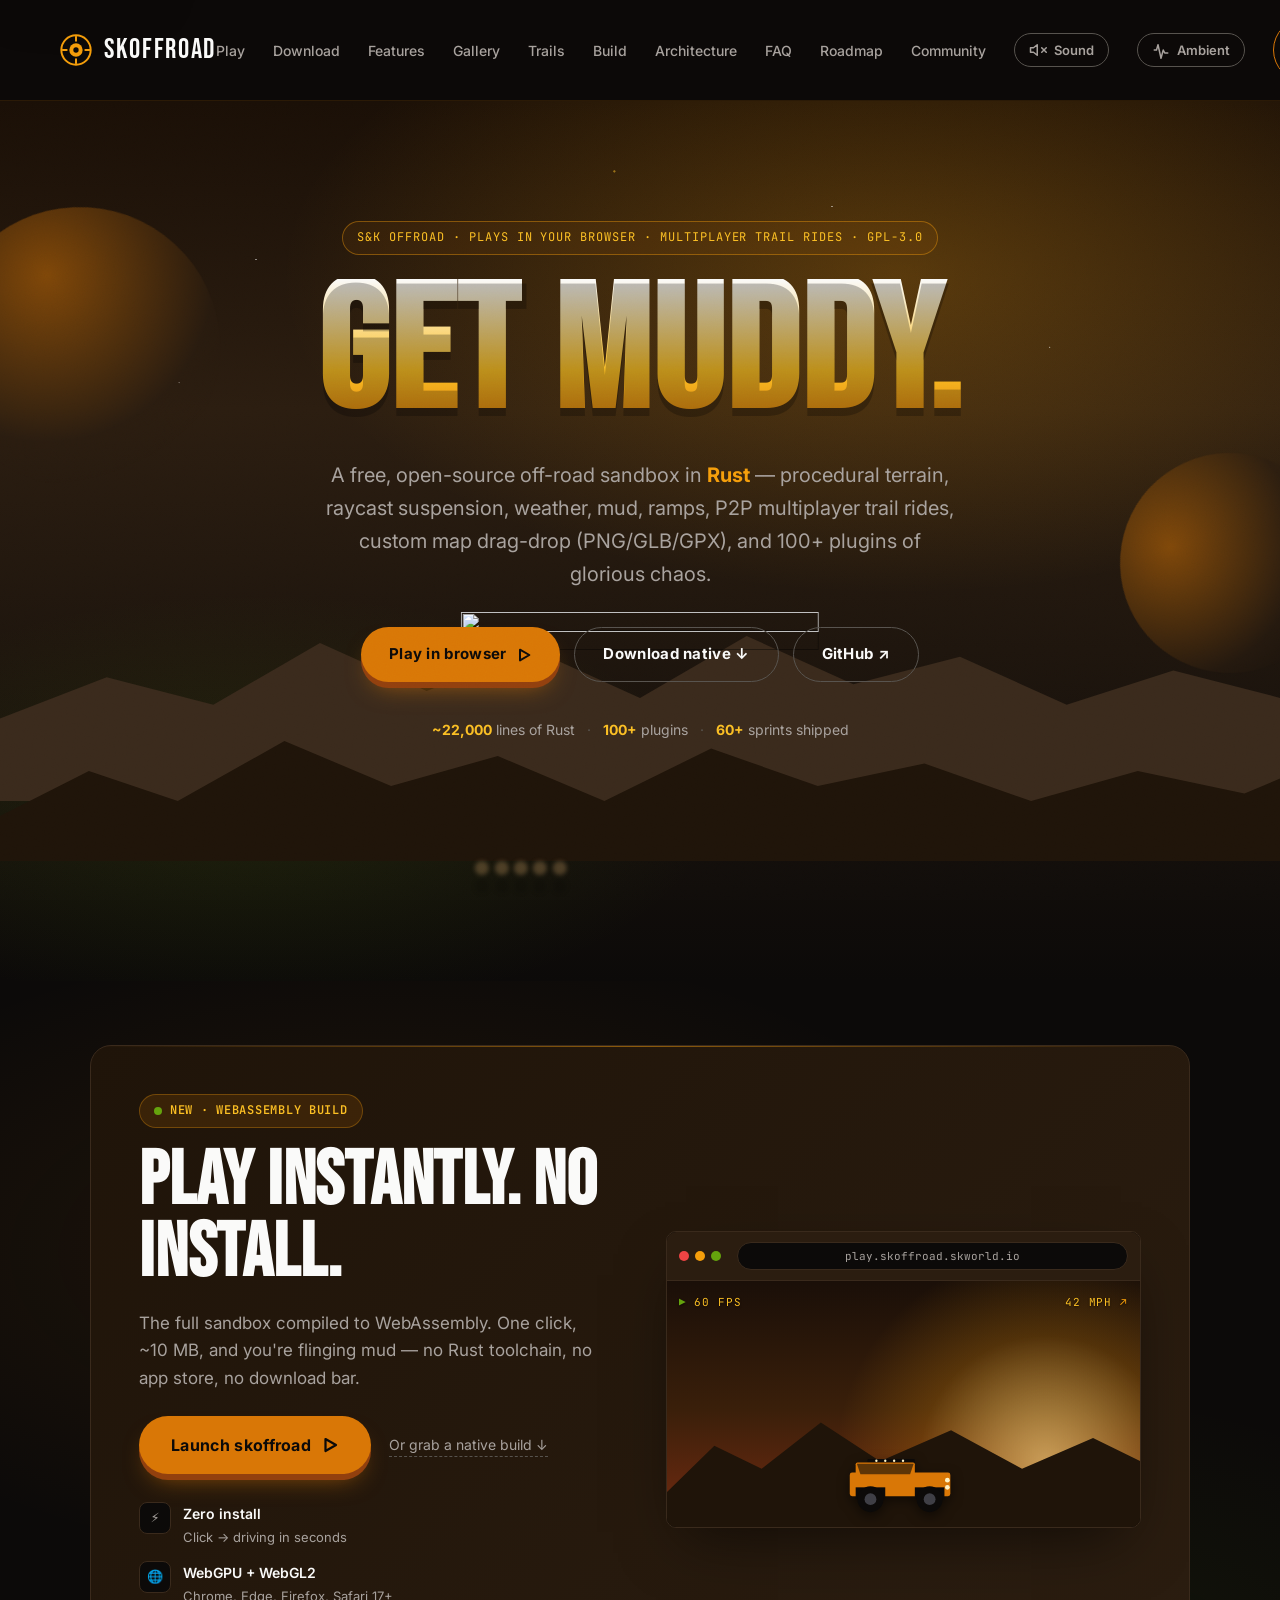
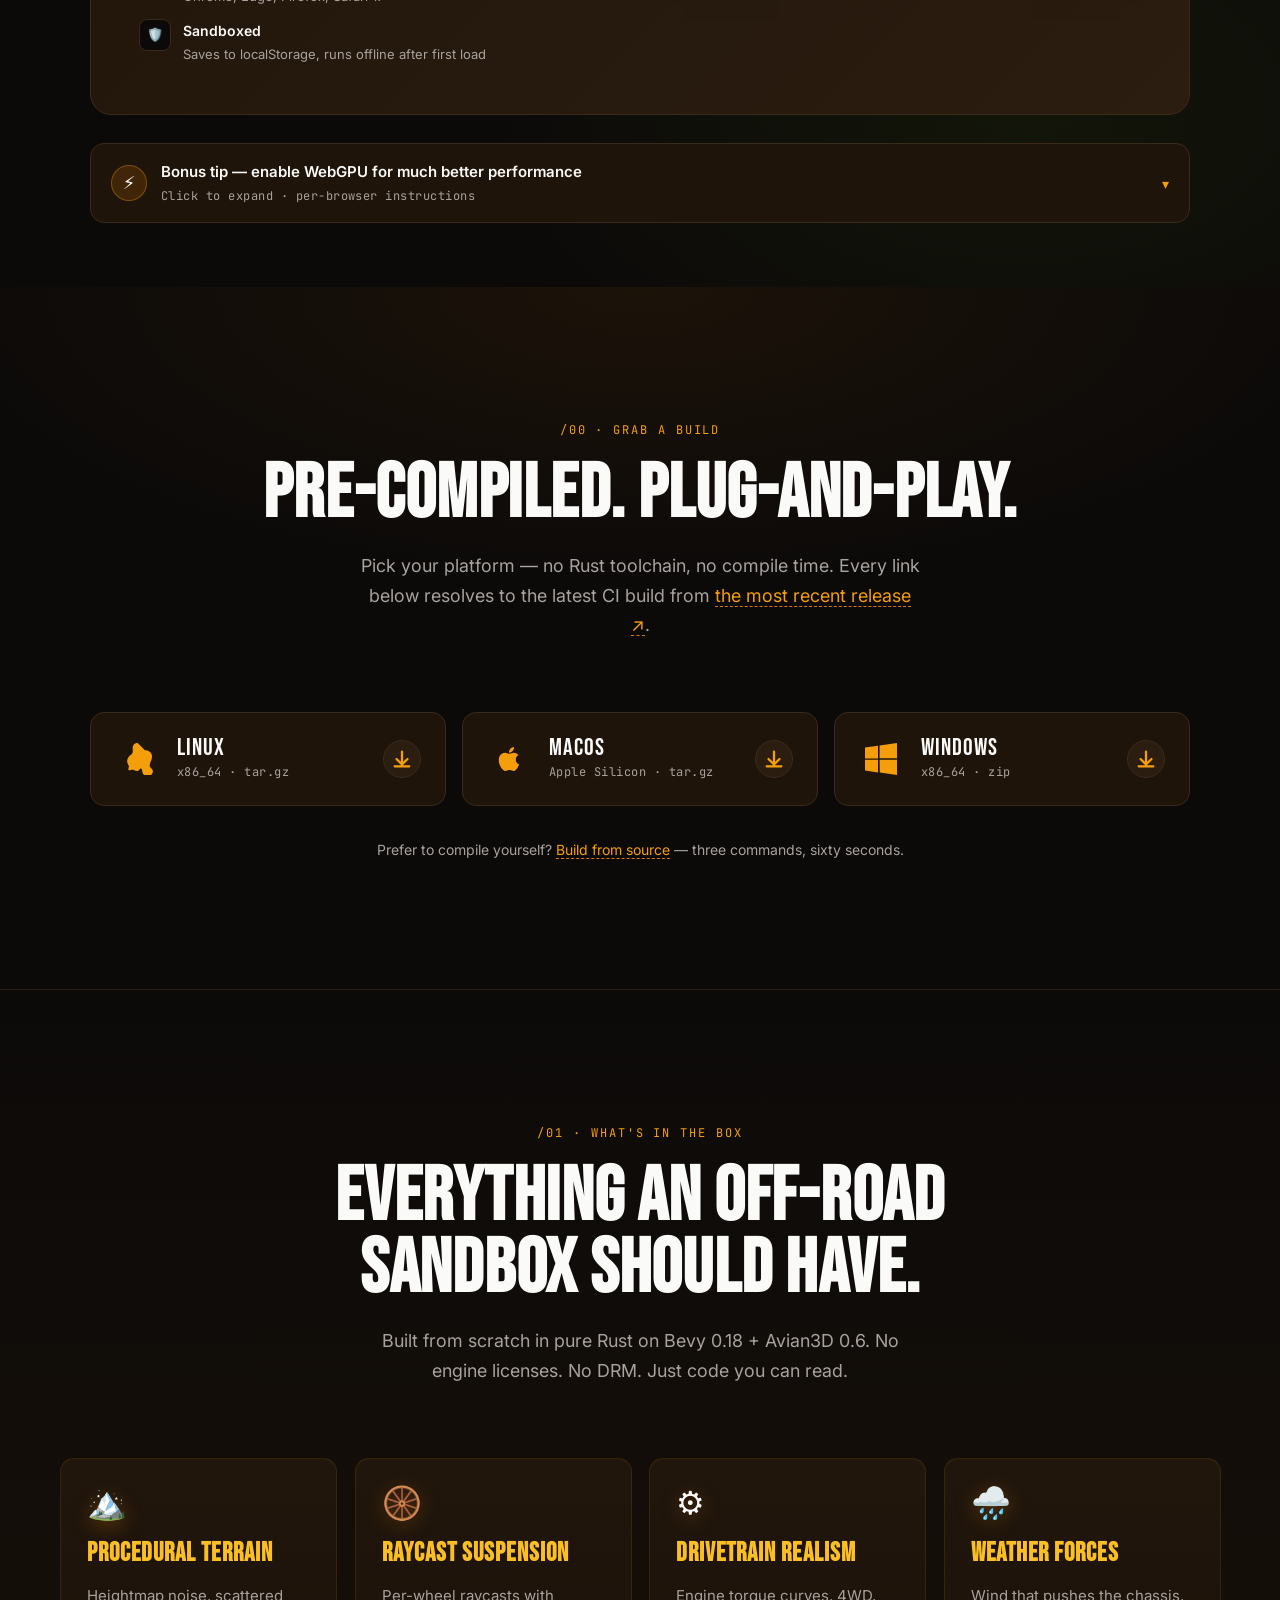
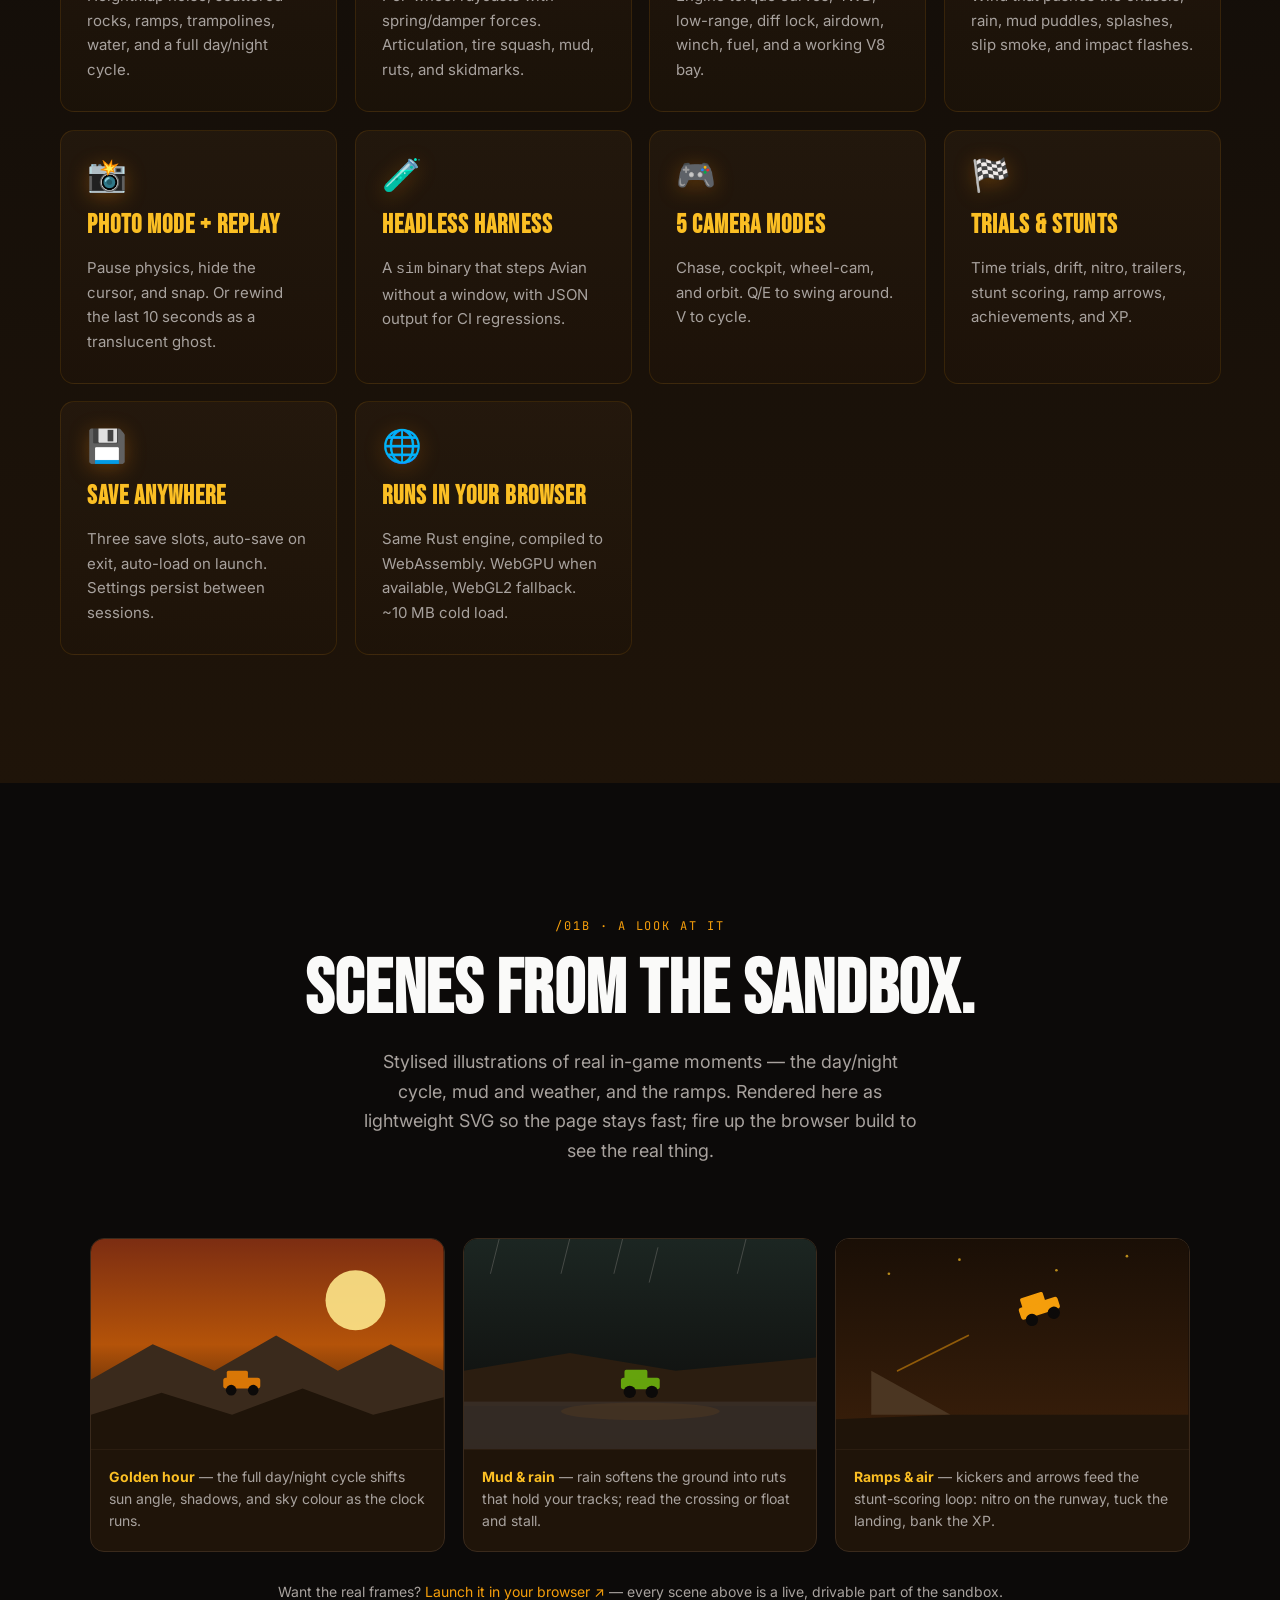
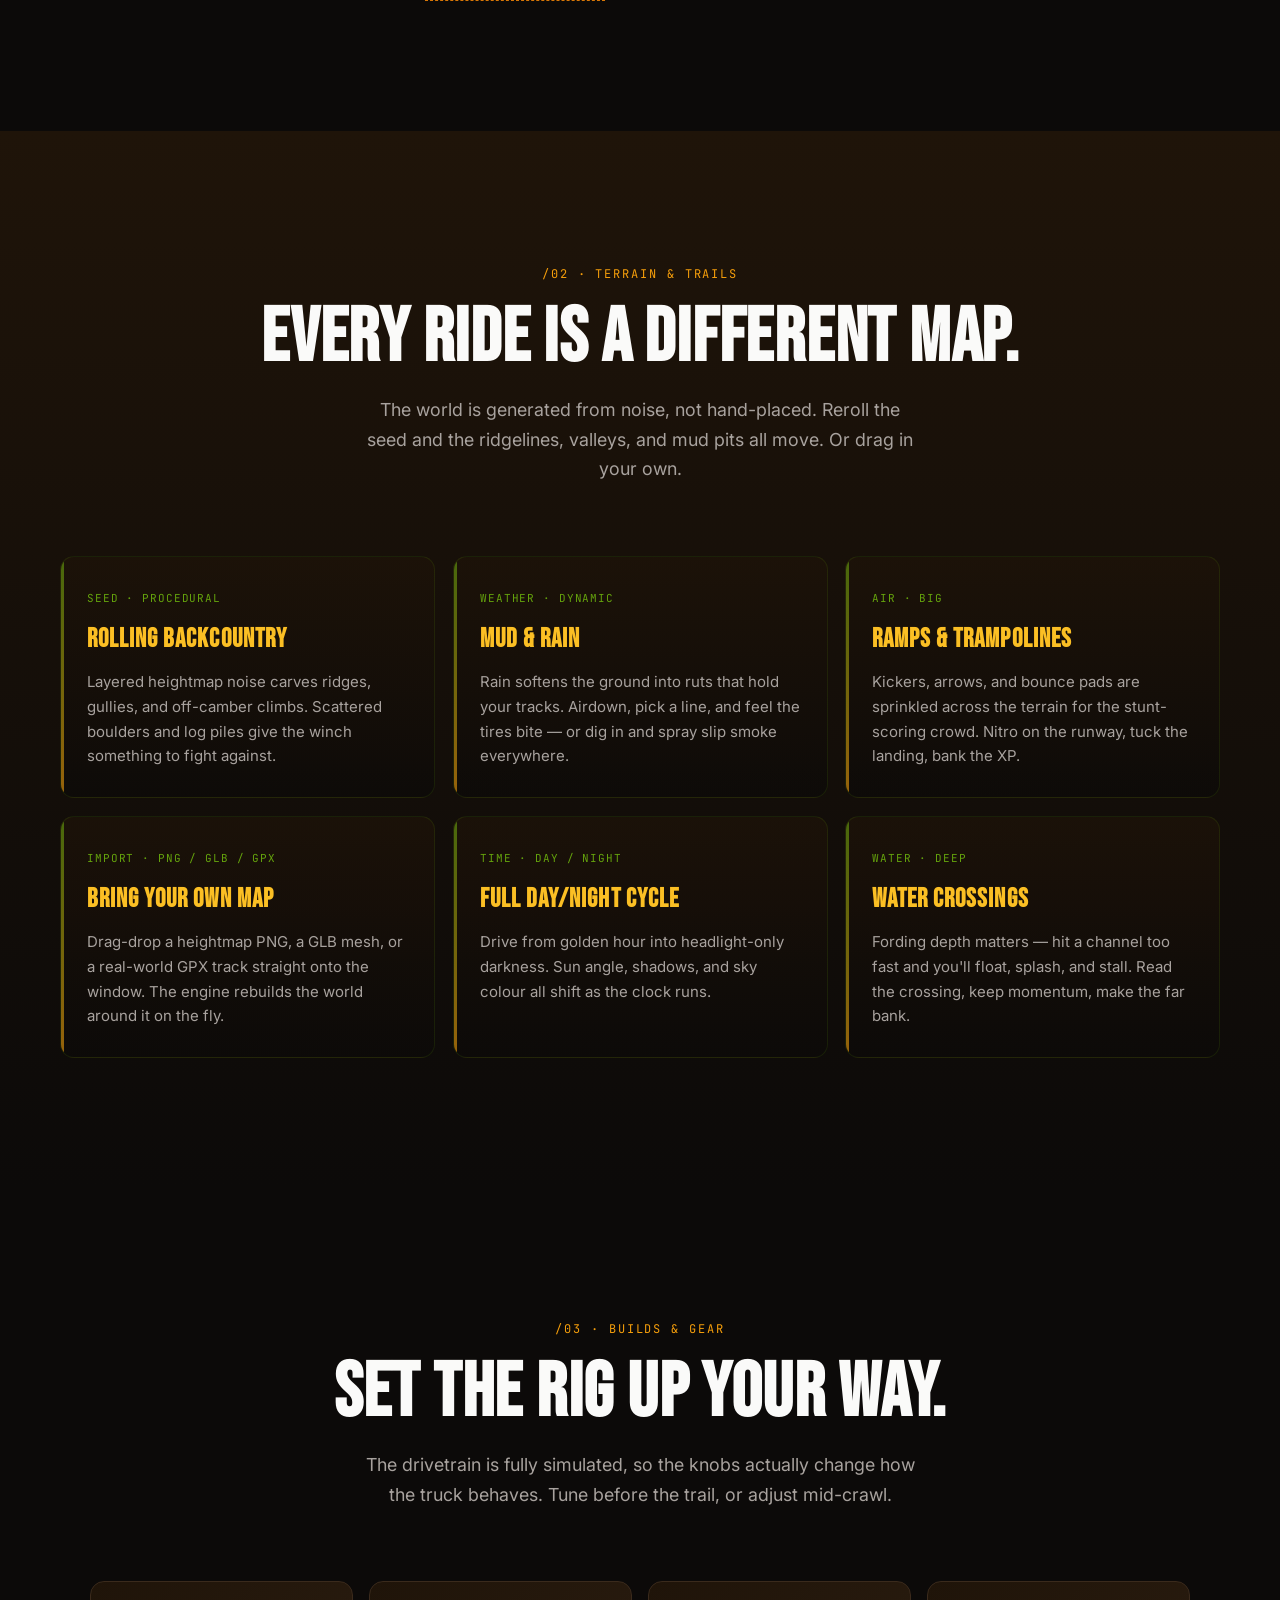
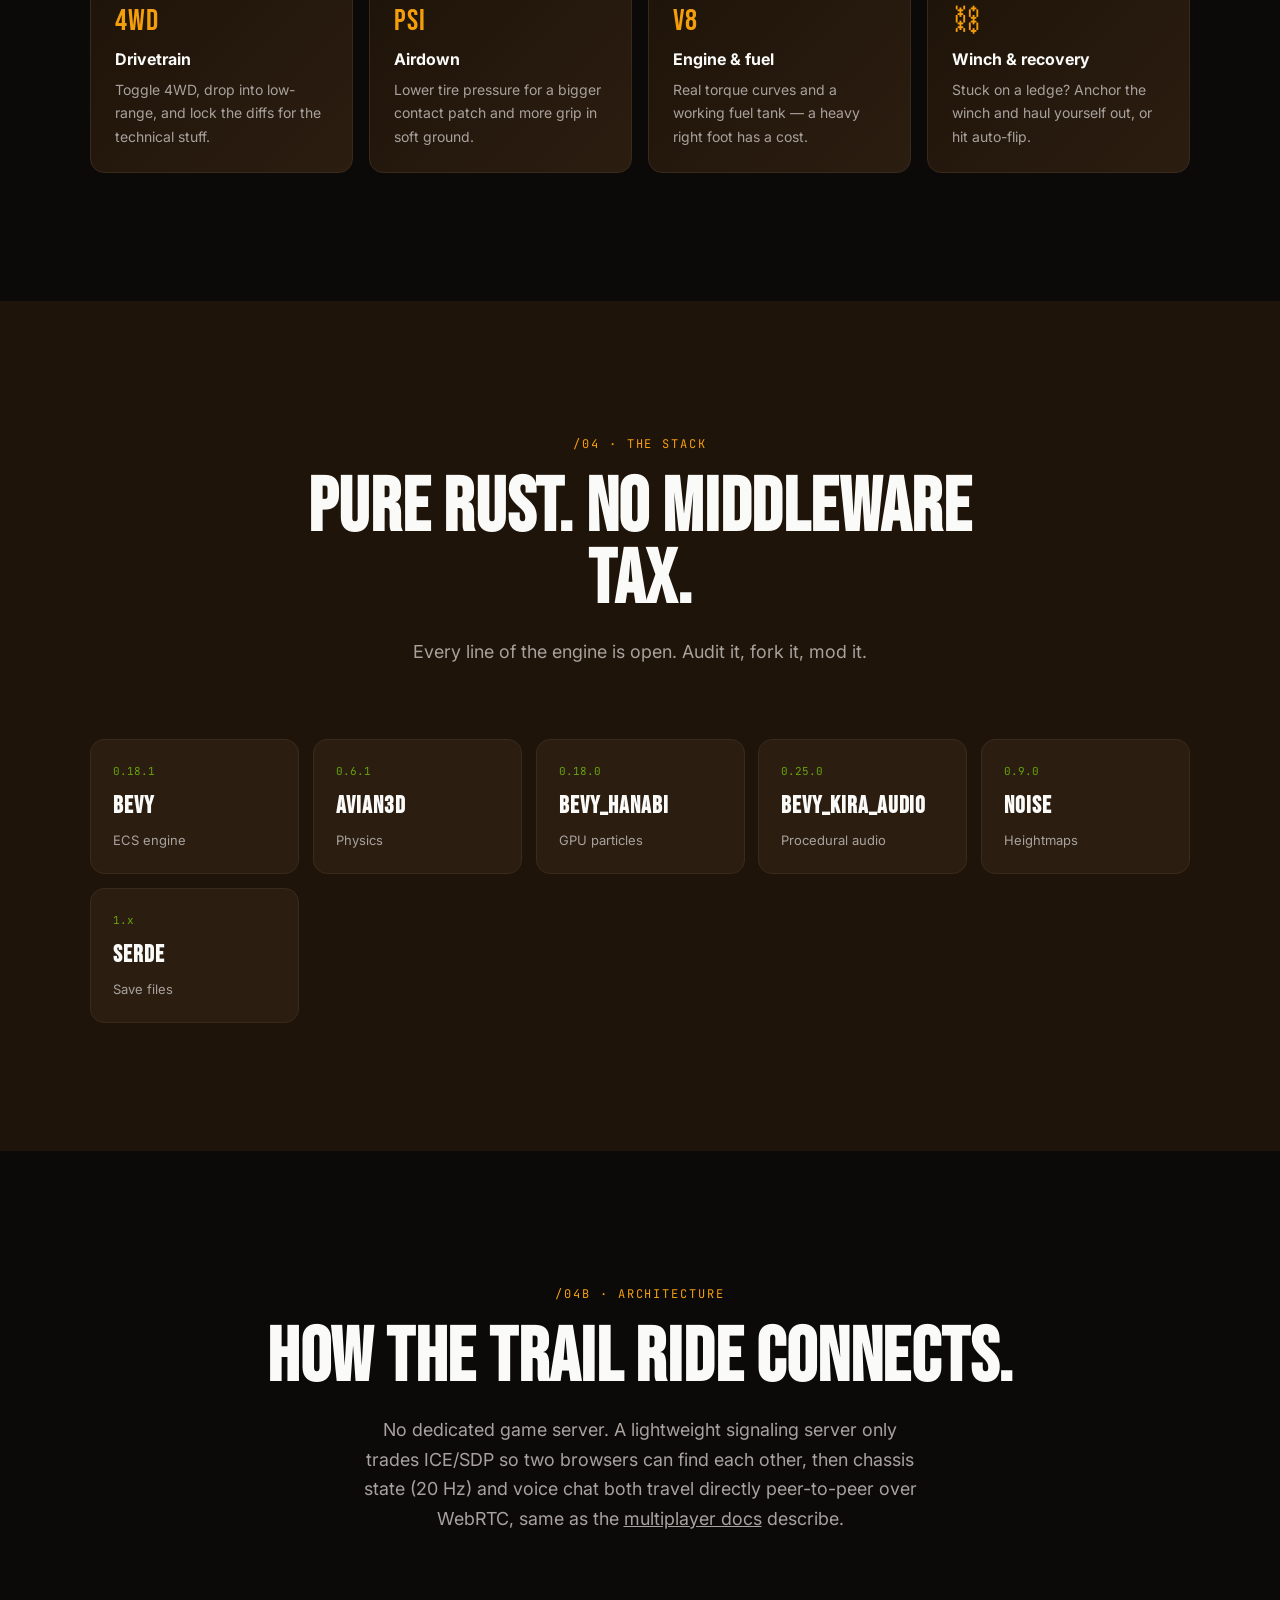
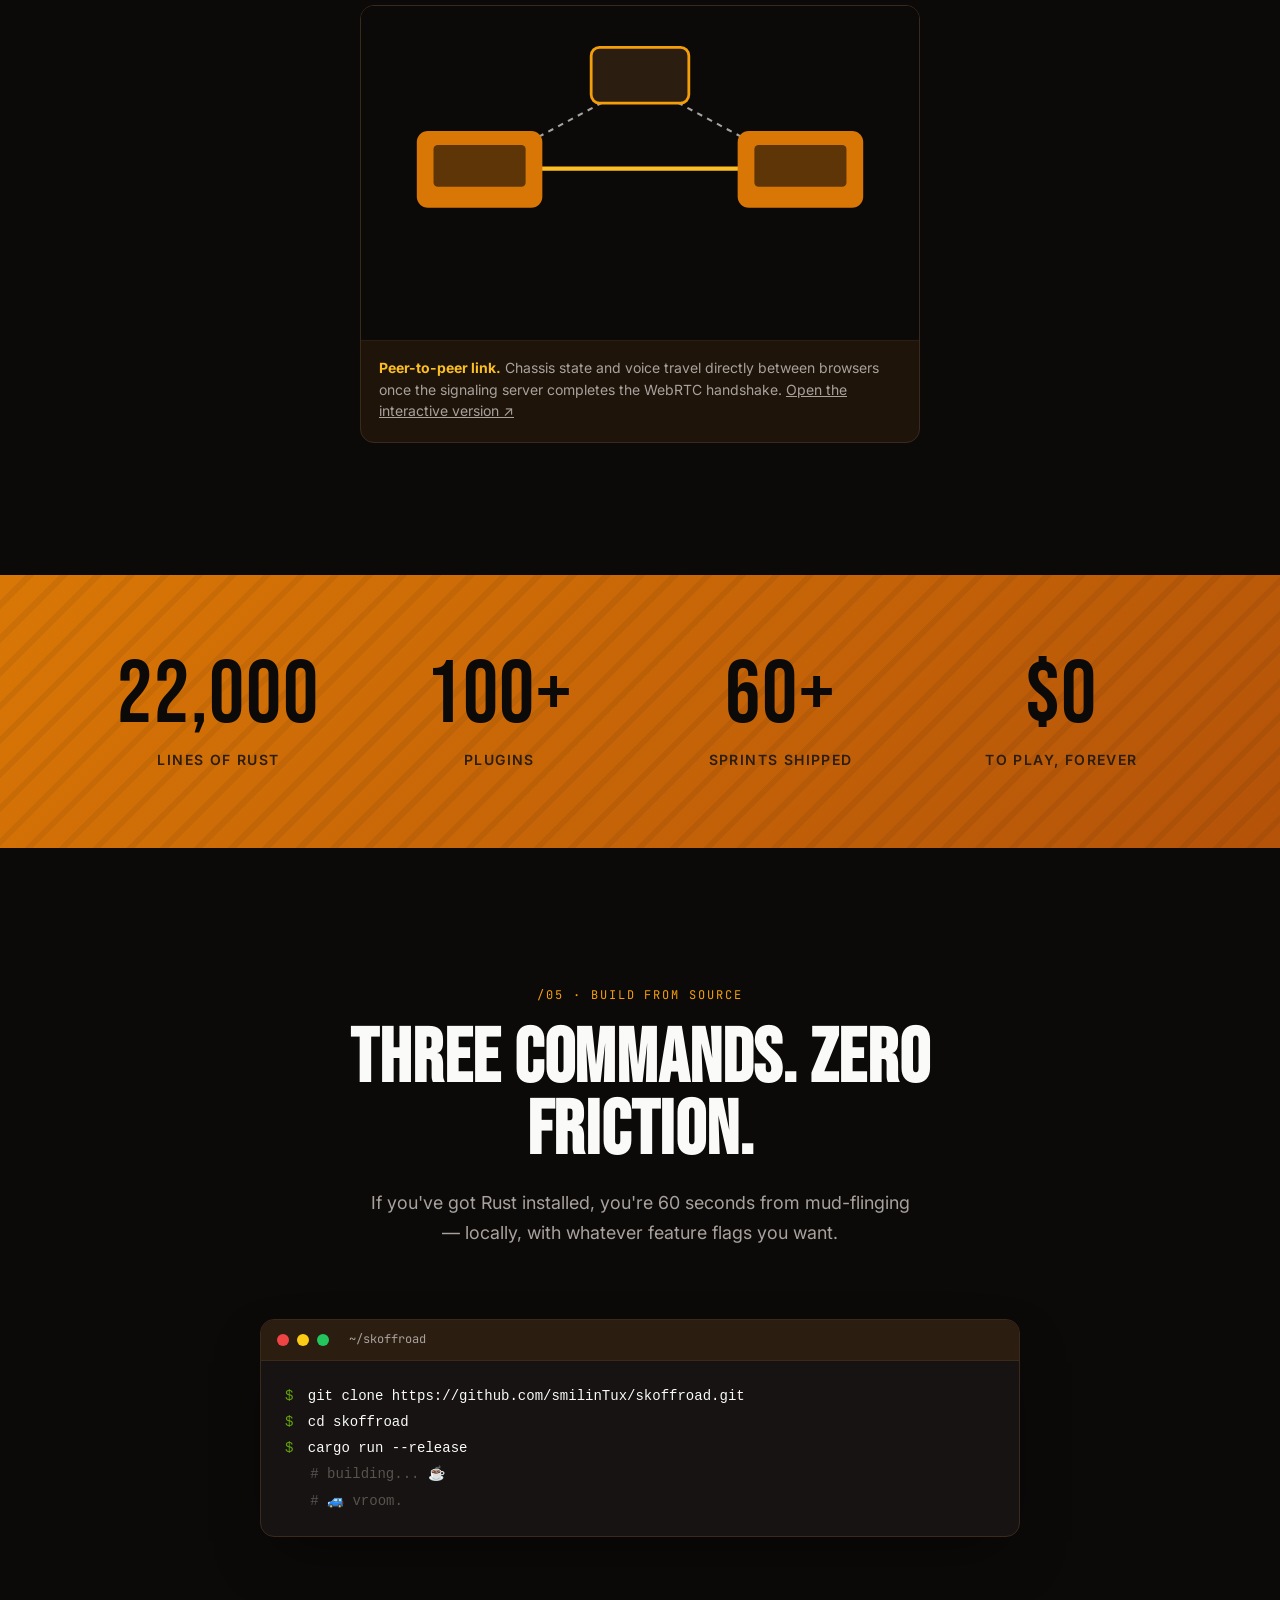
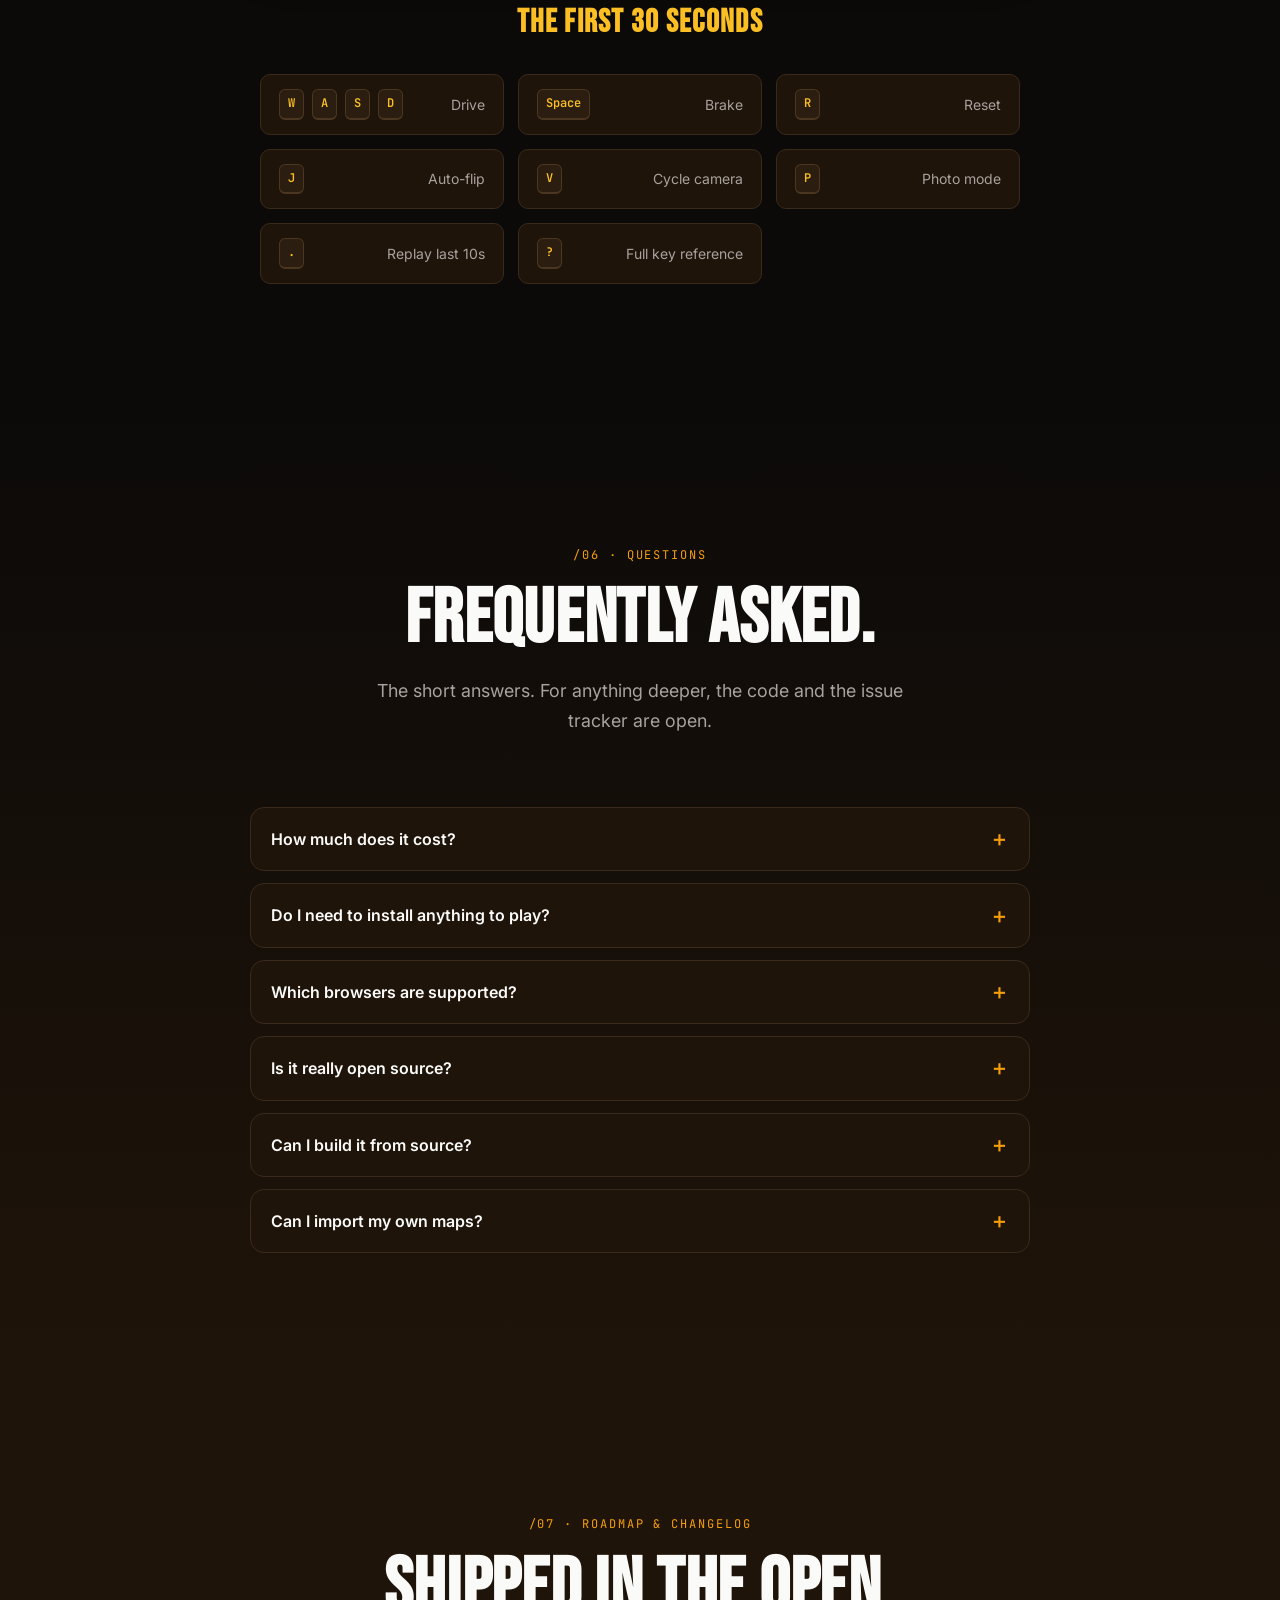
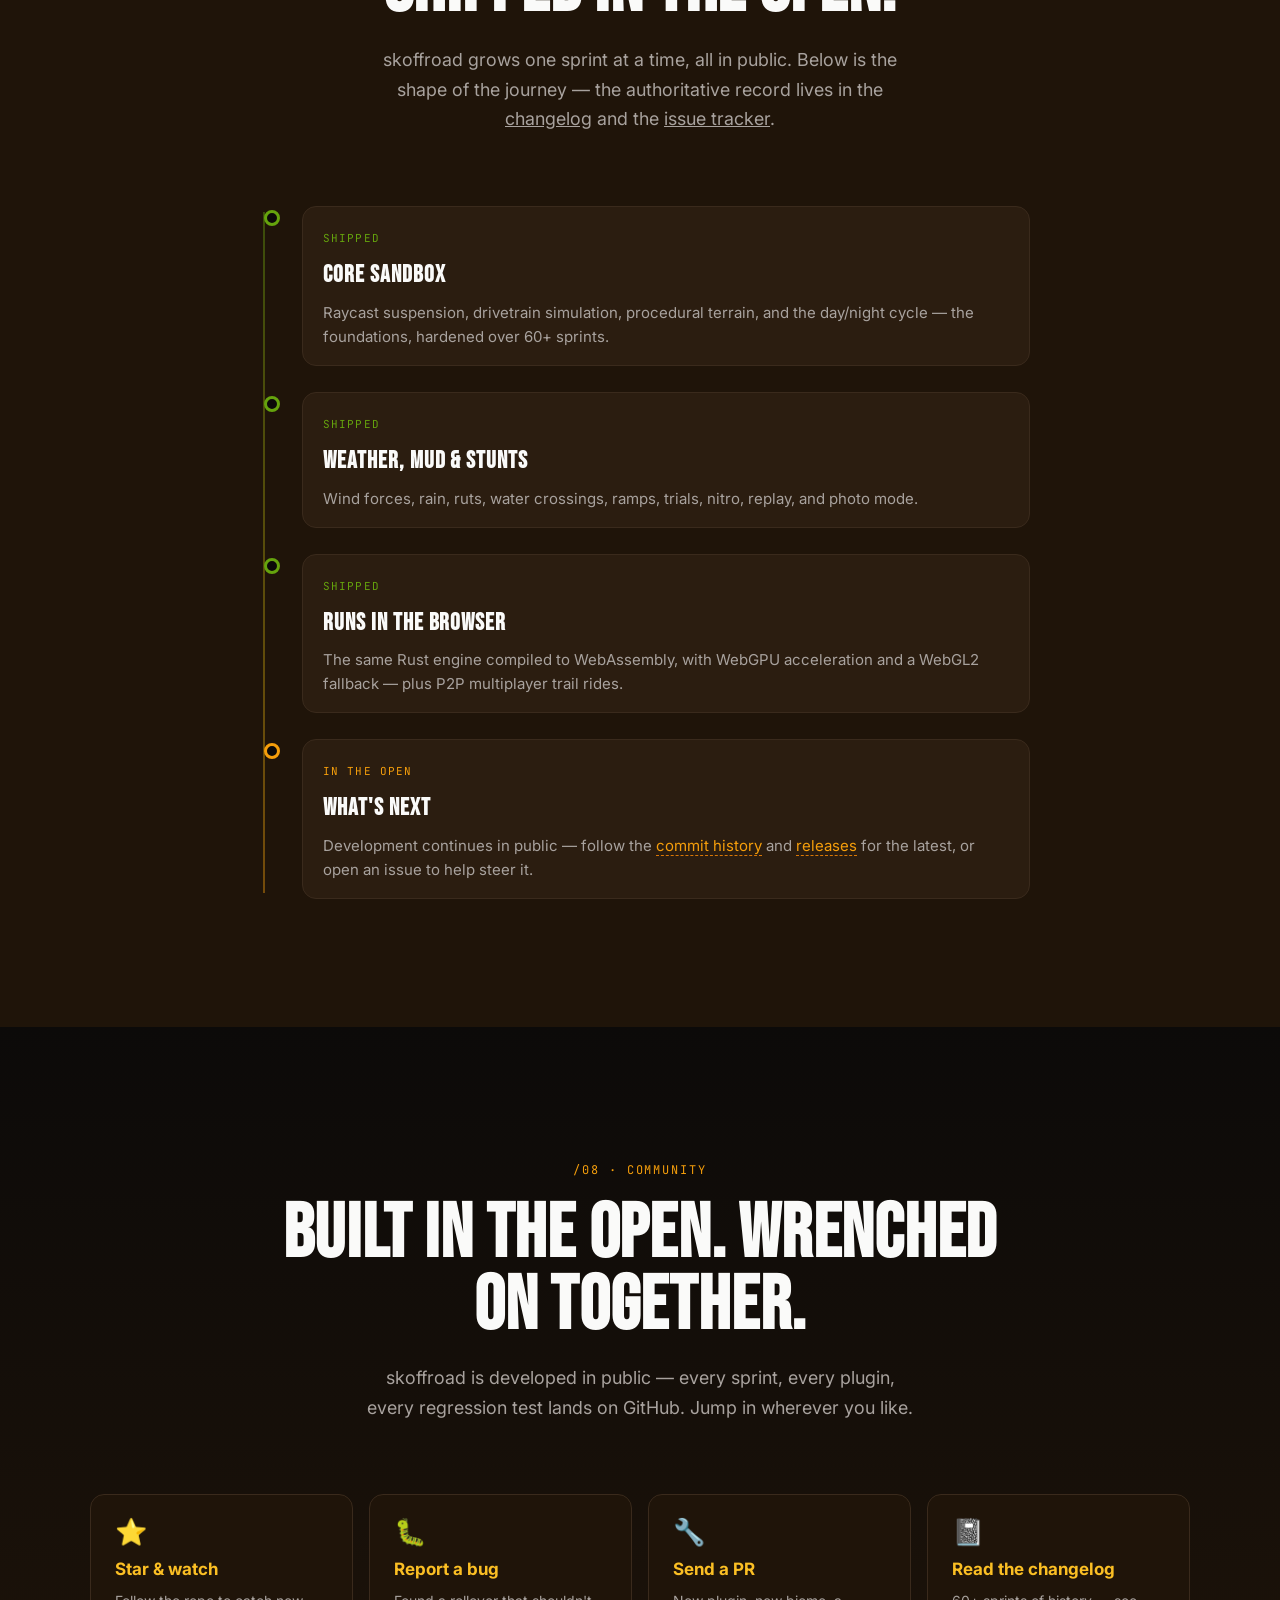
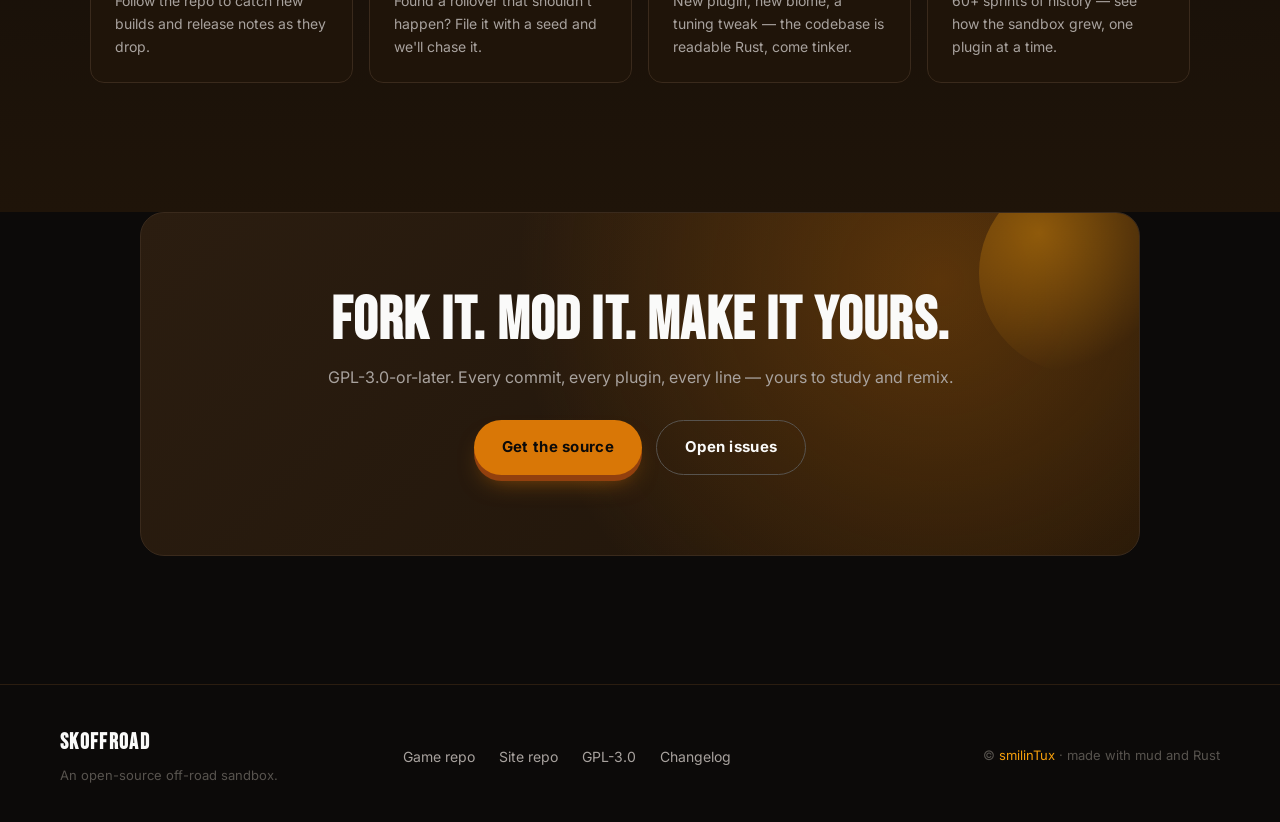
==== commit b0175f9e: "feat(site): link architecture diagram from nav Co-Authored-By: Claude Sonnet 5 <noreply@anthropic.co" ====
--- a/index.html
+++ b/index.html
@@ -187,6 +187,7 @@
     <a href="#gallery">Gallery</a>
     <a href="#trails">Trails</a>
     <a href="#build">Build</a>
+    <a href="#architecture">Architecture</a>
     <a href="#faq">FAQ</a>
     <a href="#roadmap">Roadmap</a>
     <a href="#community">Community</a>
@@ -641,6 +642,32 @@
   </div>
 </section>
 
+<section id="architecture" class="section section-gallery" aria-labelledby="architecture-heading">
+  <div class="section-head">
+    <span class="kicker">/04b · architecture</span>
+    <h2 id="architecture-heading">How the trail ride connects.</h2>
+    <p>No dedicated game server. A lightweight signaling server only trades ICE/SDP so two browsers can find each other, then chassis state (20&nbsp;Hz) and voice chat both travel directly peer-to-peer over WebRTC, same as the <a href="https://github.com/smilinTux/skoffroad/blob/main/docs/MULTIPLAYER.md" target="_blank" rel="noopener">multiplayer docs</a> describe.</p>
+  </div>
+  <div class="gallery-grid" style="grid-template-columns:minmax(280px,560px);justify-content:center;">
+    <figure class="shot">
+      <div class="shot-frame" role="img" aria-label="Illustration: two browsers linked directly by a thick peer-to-peer line, each also connected by a thin dashed line up to a small signaling server box">
+        <svg viewBox="0 0 400 240" preserveAspectRatio="xMidYMid slice" aria-hidden="true">
+          <rect width="400" height="240" fill="#0c0a09"/>
+          <line x1="85" y1="117" x2="315" y2="117" stroke="#fbbf24" stroke-width="3"/>
+          <line x1="85" y1="117" x2="200" y2="55" stroke="#a8a29e" stroke-width="1.5" stroke-dasharray="4 4"/>
+          <line x1="315" y1="117" x2="200" y2="55" stroke="#a8a29e" stroke-width="1.5" stroke-dasharray="4 4"/>
+          <rect x="165" y="30" width="70" height="40" rx="6" fill="#2b1d10" stroke="#f59e0b" stroke-width="2"/>
+          <rect x="40" y="90" width="90" height="55" rx="8" fill="#d97706"/>
+          <rect x="52" y="100" width="66" height="30" rx="3" fill="#0c0a09" opacity="0.6"/>
+          <rect x="270" y="90" width="90" height="55" rx="8" fill="#d97706"/>
+          <rect x="282" y="100" width="66" height="30" rx="3" fill="#0c0a09" opacity="0.6"/>
+        </svg>
+      </div>
+      <figcaption><strong>Peer-to-peer link.</strong> Chassis state and voice travel directly between browsers once the signaling server completes the WebRTC handshake. <a href="diagrams/skoffroad.architecture.html" target="_blank" rel="noopener">Open the interactive version ↗</a></figcaption>
+    </figure>
+  </div>
+</section>
+
 <section id="stats" class="section section-stats" aria-label="skoffroad by the numbers">
   <div class="stats-grid">
     <div class="stat">
